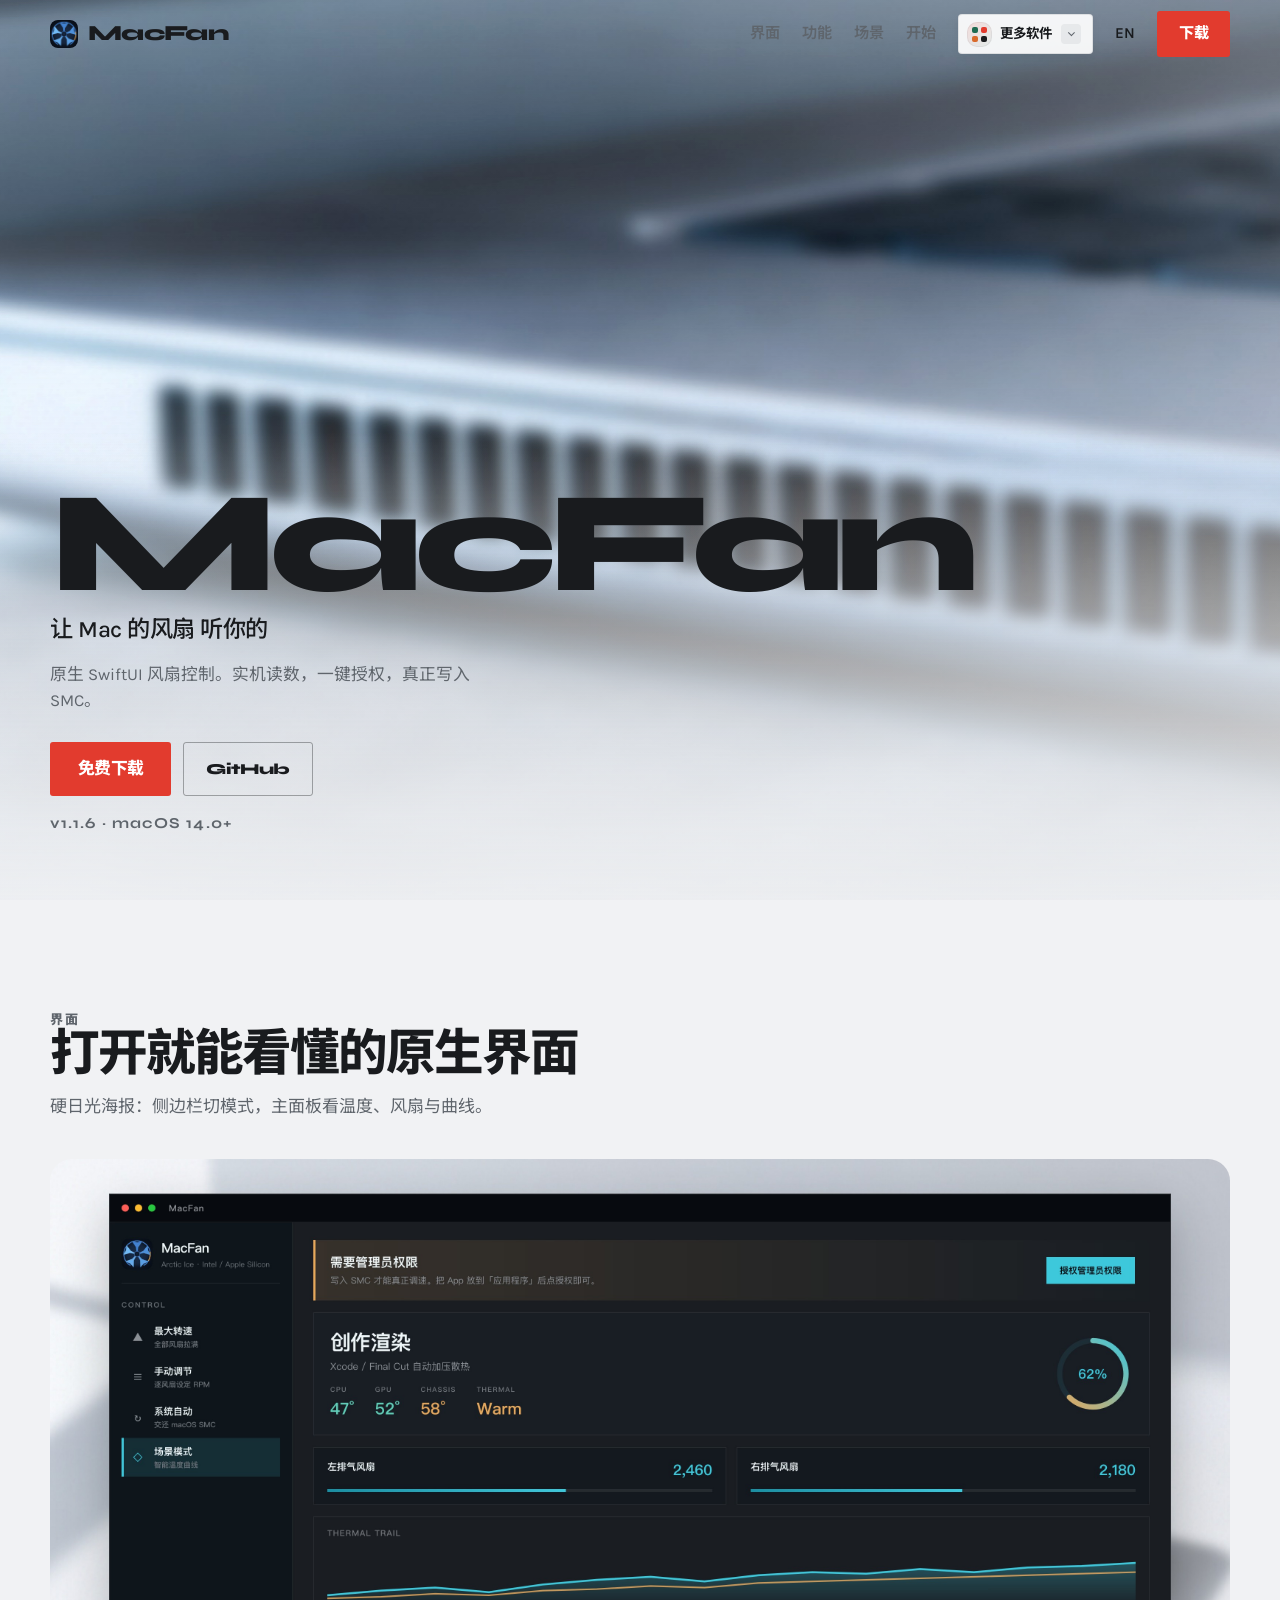
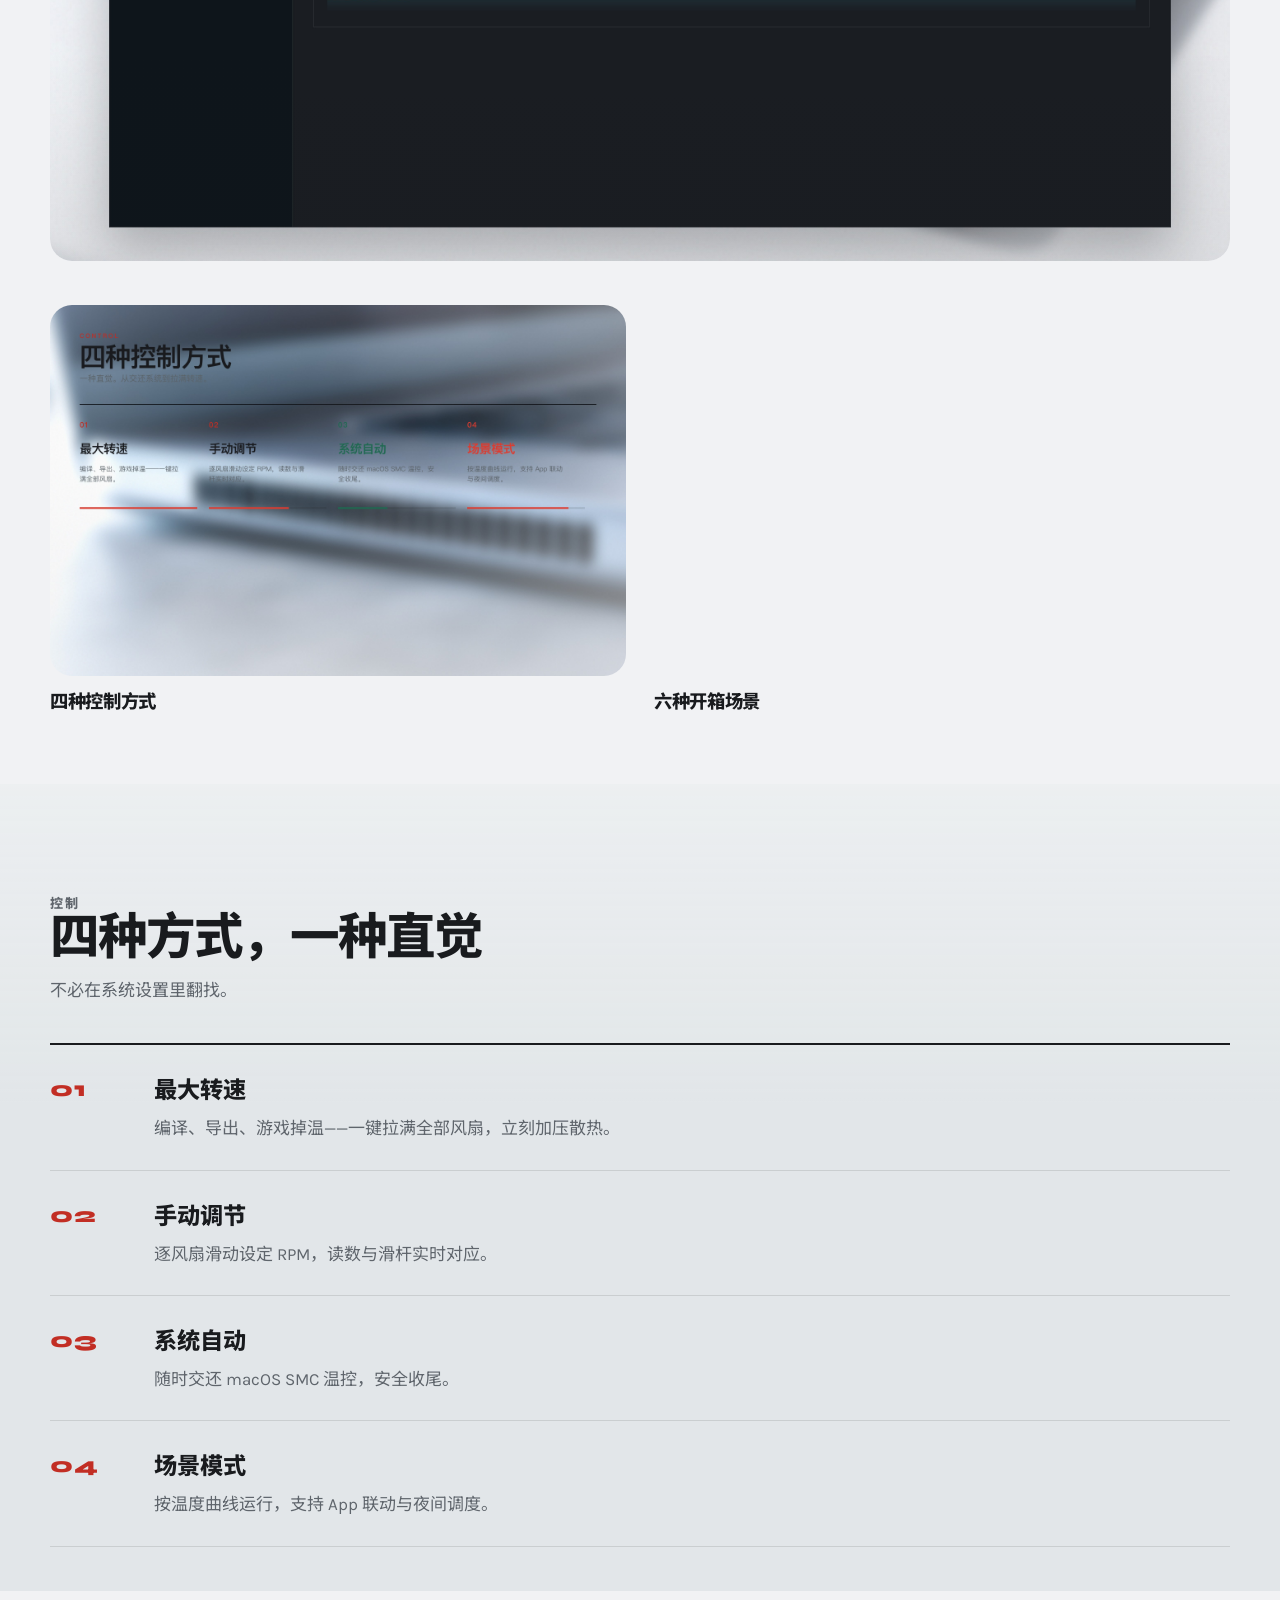
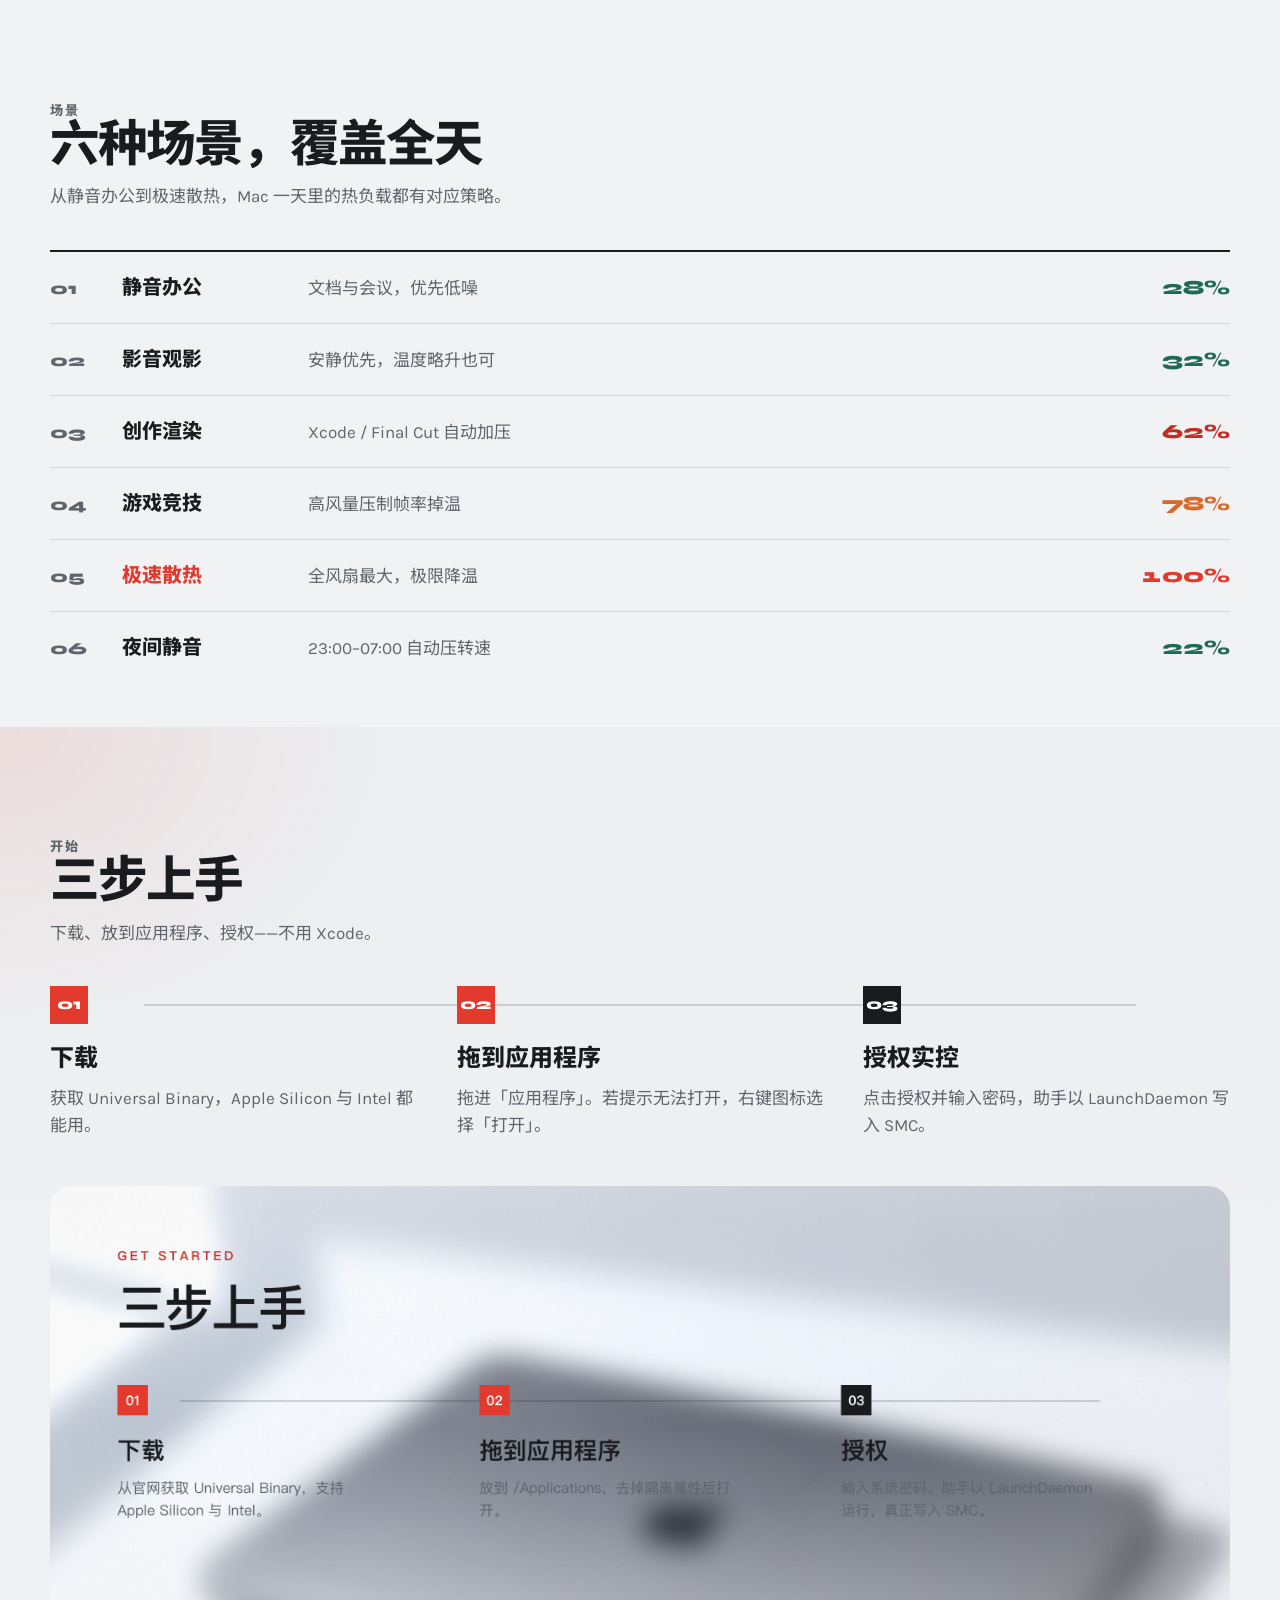
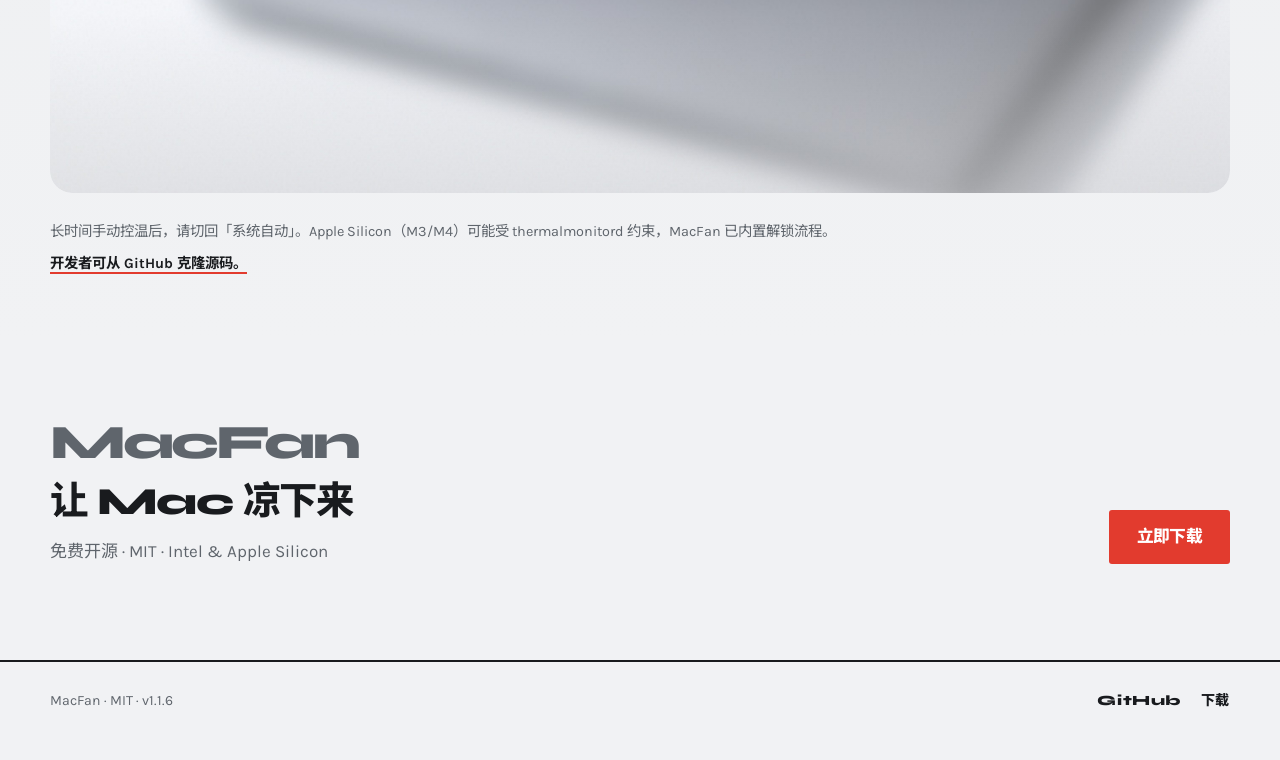
==== docs/index.html @ f3bce286 "Round the showcase stills on the marketing site. Co-authored-by: Cursor <cursoragent@cursor.com>" ====
<!DOCTYPE html>
<html lang="zh-Hans">
<head>
  <meta charset="utf-8" />
  <meta name="viewport" content="width=device-width, initial-scale=1" />
  <title>MacFan — 精准控制 Mac 风扇</title>
  <meta name="description" content="MacFan 是原生 macOS 风扇控制工具。最大转速、单风扇手动调节、场景模式，支持 Apple Silicon 与 Intel。" />
  <meta property="og:title" content="MacFan — 精准控制 Mac 风扇" />
  <meta property="og:description" content="原生 SwiftUI 风扇控制 · 实机读数 · 一键授权写入 SMC" />
  <meta property="og:image" content="assets/poster-og.jpg?v=29" />
  <link rel="icon" href="assets/logo-512.png?v=29" />
  <link rel="preconnect" href="https://fonts.googleapis.com" />
  <link rel="preconnect" href="https://fonts.gstatic.com" crossorigin />
  <link href="https://fonts.googleapis.com/css2?family=Karla:wght@400;500;600;700&family=Noto+Sans+SC:wght@400;500;600;700&family=Syne:wght@700;800&display=swap" rel="stylesheet" />
  <link rel="stylesheet" href="styles.css?v=29" />
  <link rel="stylesheet" href="more-apps.css?v=29" />
</head>
<body>
  <div class="wash" aria-hidden="true"></div>

  <header class="nav" id="nav">
    <div class="nav-inner">
      <a class="brand" href="#top">
        <img src="assets/logo-512.png?v=29" alt="" width="28" height="28" />
        <span>MacFan</span>
      </a>
      <nav class="nav-links">
        <a href="#showcase" data-i18n="nav.showcase">界面</a>
        <a href="#features" data-i18n="nav.features">功能</a>
        <a href="#scenes" data-i18n="nav.scenes">场景</a>
        <a href="#start" data-i18n="nav.start">开始</a>
        <details class="more-apps" data-more-apps="macfan">
          <summary>
            <span class="more-apps-ico" aria-hidden="true"><i></i><i></i><i></i><i></i></span>
            <span class="more-apps-label">更多软件</span>
            <span class="more-apps-chevron" aria-hidden="true"></span>
          </summary>
          <div class="more-apps-panel" role="menu"></div>
        </details>
        <button type="button" class="nav-text" id="langToggle" aria-label="Language">EN</button>
        <a class="btn btn-solid" href="assets/MacFan-1.1.6-macos.zip" data-i18n="nav.download">下载</a>
      </nav>
      <button class="nav-burger" id="navBurger" aria-label="Menu" aria-expanded="false">
        <span></span><span></span>
      </button>
    </div>
  </header>

  <main id="top">
    <section class="hero">
      <div class="hero-photo">
        <img src="assets/hero-home.jpg?v=29" alt="MacFan 应用界面" width="1600" height="1000" decoding="async" data-i18n-alt="alt.hero" />
      </div>
      <div class="hero-veil" aria-hidden="true"></div>
      <div class="hero-copy reveal">
        <p class="hero-brand">MacFan</p>
        <h1>
          <span data-i18n="hero.title1">让 Mac 的风扇</span>
          <span data-i18n="hero.title2">听你的</span>
        </h1>
        <p class="hero-desc" data-i18n="hero.lede">原生 SwiftUI 风扇控制。实机读数，一键授权，真正写入 SMC。</p>
        <div class="hero-cta">
          <a class="btn btn-solid btn-lg" href="assets/MacFan-1.1.6-macos.zip" data-i18n="hero.ctaDownload">免费下载</a>
          <a class="btn btn-ghost" href="https://github.com/linux503/MacFan" target="_blank" rel="noreferrer" data-i18n="hero.ctaSource">GitHub</a>
        </div>
        <p class="hero-version" id="heroVersion">v1.1.6 · macOS 14+</p>
      </div>
    </section>

    <section id="showcase" class="band">
      <div class="wrap">
        <header class="kicker-block reveal">
          <p class="kicker" data-i18n="showcase.tag">界面</p>
          <h2 data-i18n="showcase.title">打开就能看懂的原生界面</h2>
          <p data-i18n="showcase.sub">硬日光海报：侧边栏切模式，主面板看温度、风扇与曲线。</p>
        </header>
      </div>
      <figure class="bleed reveal">
        <img src="assets/poster-dashboard.jpg?v=29" alt="MacFan 主界面" width="1600" height="1000" loading="lazy" decoding="async" data-i18n-alt="alt.showcaseHome" />
      </figure>
      <div class="wrap split-visuals">
        <figure class="reveal">
          <img src="assets/poster-modes.jpg?v=29" alt="四种控制方式" width="1400" height="900" loading="lazy" decoding="async" data-i18n-alt="alt.modes" />
          <figcaption data-i18n="gallery.modes">四种控制方式</figcaption>
        </figure>
        <figure class="reveal">
          <img src="assets/poster-scenes.jpg?v=29" alt="六种智能场景" width="1400" height="900" loading="lazy" decoding="async" data-i18n-alt="alt.scenes" />
          <figcaption data-i18n="gallery.scenes">六种开箱场景</figcaption>
        </figure>
      </div>
    </section>

    <section id="features" class="band band-tint">
      <div class="wrap">
        <header class="kicker-block reveal">
          <p class="kicker" data-i18n="features.tag">控制</p>
          <h2 data-i18n="features.title">四种方式，一种直觉</h2>
          <p data-i18n="features.sub">不必在系统设置里翻找。</p>
        </header>
        <ol class="mode-list reveal">
          <li>
            <span>01</span>
            <div>
              <h3 data-i18n="f1.t">最大转速</h3>
              <p data-i18n="f1.p">编译、导出、游戏掉温——一键拉满全部风扇。</p>
            </div>
          </li>
          <li>
            <span>02</span>
            <div>
              <h3 data-i18n="f2.t">手动调节</h3>
              <p data-i18n="f2.p">逐风扇滑动设定 RPM，读数与滑杆实时对应。</p>
            </div>
          </li>
          <li>
            <span>03</span>
            <div>
              <h3 data-i18n="f3.t">系统自动</h3>
              <p data-i18n="f3.p">随时交还 macOS SMC 温控，安全收尾。</p>
            </div>
          </li>
          <li>
            <span>04</span>
            <div>
              <h3 data-i18n="f4.t">场景模式</h3>
              <p data-i18n="f4.p">按温度曲线运行，支持 App 联动与夜间调度。</p>
            </div>
          </li>
        </ol>
      </div>
    </section>

    <section id="scenes" class="band">
      <div class="wrap">
        <header class="kicker-block reveal">
          <p class="kicker" data-i18n="scenes.tag">场景</p>
          <h2 data-i18n="scenes.title">六种场景，覆盖全天</h2>
          <p data-i18n="scenes.sub">从静音办公到极速散热。</p>
        </header>
        <ol class="heat-list reveal">
          <li data-heat="low"><span>01</span><h3 data-i18n="s1.t">静音办公</h3><p data-i18n="s1.p">文档与会议，优先低噪</p><b>28%</b></li>
          <li data-heat="low"><span>02</span><h3 data-i18n="s2.t">影音观影</h3><p data-i18n="s2.p">安静优先，温度略升也可</p><b>32%</b></li>
          <li data-heat="mid"><span>03</span><h3 data-i18n="s3.t">创作渲染</h3><p data-i18n="s3.p">Xcode / Final Cut 自动加压</p><b>62%</b></li>
          <li data-heat="high"><span>04</span><h3 data-i18n="s4.t">游戏竞技</h3><p data-i18n="s4.p">高风量压制帧率掉温</p><b>78%</b></li>
          <li data-heat="max"><span>05</span><h3 data-i18n="s5.t">极速散热</h3><p data-i18n="s5.p">全风扇最大，极限降温</p><b>100%</b></li>
          <li data-heat="low"><span>06</span><h3 data-i18n="s6.t">夜间静音</h3><p data-i18n="s6.p">23:00–07:00 自动压转速</p><b>22%</b></li>
        </ol>
      </div>
    </section>

    <section id="start" class="band band-start">
      <div class="wrap">
        <header class="kicker-block reveal">
          <p class="kicker" data-i18n="start.tag">开始</p>
          <h2 data-i18n="start.title">三步上手</h2>
          <p data-i18n="start.sub">下载、放到应用程序、授权——不用 Xcode。</p>
        </header>
        <ol class="start-track reveal">
          <li>
            <em>01</em>
            <h3 data-i18n="step1.t">下载</h3>
            <p data-i18n="step1.p">获取 Universal Binary，Apple Silicon 与 Intel 都能用。</p>
          </li>
          <li>
            <em>02</em>
            <h3 data-i18n="step2.t">拖到应用程序</h3>
            <p data-i18n="step2.p">拖进「应用程序」。若提示无法打开，右键图标选择「打开」。</p>
          </li>
          <li>
            <em>03</em>
            <h3 data-i18n="step3.t">授权实控</h3>
            <p data-i18n="step3.p">点击授权并输入密码，助手以 LaunchDaemon 写入 SMC。</p>
          </li>
        </ol>
      </div>
      <figure class="bleed reveal">
        <img src="assets/poster-start.jpg?v=29" alt="三步上手" width="1400" height="720" loading="lazy" decoding="async" data-i18n-alt="alt.start" />
      </figure>
      <p class="note wrap reveal" data-i18n="fineprint">长时间手动控温后，请切回「系统自动」。Apple Silicon（M3/M4）可能受 thermalmonitord 约束，MacFan 已内置解锁流程。</p>
      <p class="dev-link wrap reveal"><a href="https://github.com/linux503/MacFan" data-i18n="start.dev">开发者可从 GitHub 克隆源码。</a></p>
    </section>

    <section class="band band-cta">
      <div class="wrap cta-line">
        <div>
          <p class="hero-brand mini">MacFan</p>
          <h2 data-i18n="cta.title">让 Mac 凉下来</h2>
          <p data-i18n="cta.sub">免费开源 · MIT · Intel &amp; Apple Silicon</p>
        </div>
        <a class="btn btn-solid btn-lg" href="assets/MacFan-1.1.6-macos.zip" data-i18n="cta.download">立即下载</a>
      </div>
    </section>
  </main>

  <footer class="footer">
    <div class="wrap footer-inner">
      <span id="footerMeta">MacFan · MIT · v1.1.6</span>
      <div class="footer-right">
        <a href="https://github.com/linux503/MacFan" target="_blank" rel="noreferrer">GitHub</a>
        <a href="assets/MacFan-1.1.6-macos.zip" data-i18n="footer.download">下载</a>
      </div>
    </div>
  </footer>

  <script src="script.js?v=29"></script>
  <script src="more-apps.js?v=29" defer></script>
</body>
</html>
---- docs/styles.css ----
:root {
  --ink: #191b1e;
  --paper: #f1f2f4;
  --paper-2: #e6e8eb;
  --accent: #e23b2e;
  --accent-deep: #c22e24;
  --amber: #d86a2b;
  --coral: #e23b2e;
  --good: #1f6b52;
  --muted: #5f656c;
  --line: rgba(25, 27, 30, 0.12);
  --on-accent: #fff;
  --font: "Karla", "Noto Sans SC", "PingFang SC", "Hiragino Sans GB", sans-serif;
  --display: "Syne", "Noto Sans SC", "PingFang SC", sans-serif;
  --nav-h: 68px;
  --max: 1180px;
  --ease: cubic-bezier(0.16, 1, 0.3, 1);
}

*, *::before, *::after { box-sizing: border-box; }
html { scroll-behavior: smooth; }
body {
  margin: 0;
  font-family: var(--font);
  font-size: 17px;
  color: var(--ink);
  background: var(--paper);
  line-height: 1.55;
  -webkit-font-smoothing: antialiased;
}
a { color: inherit; text-decoration: none; }
img { max-width: 100%; height: auto; display: block; }
h1, h2, h3, .hero-brand, .kicker, .btn, .nav .brand, .mode-list span, .heat-list span, .heat-list b, .start-track em {
  font-family: var(--display);
}

.wash {
  pointer-events: none;
  position: fixed;
  inset: 0;
  z-index: 0;
  background:
    radial-gradient(ellipse 70% 45% at 100% 0%, rgba(226, 59, 46, 0.10), transparent 55%),
    radial-gradient(ellipse 50% 40% at 0% 100%, rgba(31, 107, 82, 0.08), transparent 50%),
    linear-gradient(180deg, #f7f8f9 0%, var(--paper) 40%, var(--paper-2) 100%);
}

.wrap {
  width: min(var(--max), calc(100% - 48px));
  margin-inline: auto;
}

.nav {
  position: fixed;
  inset: 0 0 auto;
  z-index: 40;
  height: var(--nav-h);
  display: flex;
  align-items: center;
  justify-content: center;
  color: var(--ink);
  transition: background 0.3s var(--ease), border-color 0.3s;
}
.nav.scrolled {
  background: rgba(241, 242, 244, 0.92);
  backdrop-filter: blur(14px);
  border-bottom: 1px solid var(--line);
}
.nav-inner {
  width: min(var(--max), calc(100% - 48px));
  display: flex;
  align-items: center;
  justify-content: space-between;
  gap: 20px;
}
.brand {
  display: inline-flex;
  align-items: center;
  gap: 10px;
  font-weight: 800;
  font-size: 1.35rem;
  letter-spacing: -0.03em;
}
.brand img { border-radius: 8px; }
.nav-links {
  display: flex;
  align-items: center;
  gap: 22px;
  font-size: 0.95rem;
  font-weight: 600;
  color: var(--muted);
}
.nav-links > a:hover { color: var(--ink); }
.nav-text {
  appearance: none;
  border: 0;
  background: none;
  font: inherit;
  font-weight: 600;
  color: var(--ink);
  cursor: pointer;
  padding: 0;
}
.nav-burger {
  display: none;
  flex-direction: column;
  gap: 5px;
  padding: 8px;
  background: none;
  border: none;
  cursor: pointer;
}
.nav-burger span {
  display: block;
  width: 20px;
  height: 2px;
  background: var(--ink);
}

.btn {
  display: inline-flex;
  align-items: center;
  justify-content: center;
  gap: 8px;
  padding: 11px 22px;
  border-radius: 3px;
  font-size: 0.95rem;
  font-weight: 800;
  letter-spacing: -0.04em;
  text-transform: none;
  cursor: pointer;
  transition: transform 0.2s var(--ease), background 0.2s, filter 0.2s;
}
.btn-solid {
  background: var(--accent);
  color: var(--on-accent);
}
.btn-solid:hover { filter: brightness(1.06); transform: translateY(-1px); }
.btn-ghost {
  border: 1.5px solid rgba(22, 24, 27, 0.35);
  color: var(--ink);
  background: transparent;
}
.btn-ghost:hover { background: rgba(22, 24, 27, 0.06); }
.btn-lg { padding: 14px 28px; font-size: 1.05rem; }

.hero {
  position: relative;
  z-index: 1;
  min-height: 100svh;
  display: flex;
  align-items: flex-end;
  overflow: hidden;
}
.hero-photo {
  position: absolute;
  inset: -6%;
  overflow: hidden;
}
.hero-photo img {
  width: 100%;
  height: 100%;
  object-fit: cover;
  object-position: center 40%;
  transform: scale(1.04);
  filter: saturate(1.02) contrast(1.04);
  animation: heroDrift 18s var(--ease) alternate both;
}
.hero-photo::after {
  content: "";
  position: absolute;
  inset: 0;
  background:
    linear-gradient(180deg, rgba(241, 242, 244, 0.08) 0%, transparent 30%, rgba(241, 242, 244, 0.5) 100%);
}
.hero-veil {
  position: absolute;
  inset: 0;
  background: linear-gradient(180deg, transparent 48%, rgba(241, 242, 244, 0.78) 100%);
}
.hero-copy {
  position: relative;
  z-index: 1;
  width: min(var(--max), calc(100% - 48px));
  margin: 0 auto 0 max(24px, calc((100% - var(--max)) / 2));
  padding: 0 0 64px;
  color: var(--ink);
  max-width: 720px;
}
.hero-brand {
  margin: 0;
  font-size: clamp(5.2rem, 14vw, 9rem);
  font-weight: 900;
  letter-spacing: -0.06em;
  line-height: 0.78;
  color: var(--ink);
  animation: brandIn 1.1s var(--ease) both;
}
.hero-brand.mini {
  font-size: 3rem;
  line-height: 0.85;
}
.hero-copy h1 {
  margin: 12px 0 0;
  font-family: var(--font);
  font-size: clamp(1.15rem, 2vw, 1.45rem);
  font-weight: 500;
  letter-spacing: -0.02em;
  color: var(--ink);
}
.hero-copy h1 span { display: inline; }
.hero-desc {
  margin: 14px 0 0;
  max-width: 28rem;
  color: var(--muted);
  font-size: 1.05rem;
}
.hero-cta {
  display: flex;
  flex-wrap: wrap;
  gap: 12px;
  margin-top: 28px;
  animation: riseIn 1s var(--ease) 0.15s both;
}
.hero-version {
  margin: 16px 0 0;
  font-family: var(--display);
  font-size: 0.95rem;
  font-weight: 700;
  letter-spacing: 0.08em;
  text-transform: none;
  color: var(--muted);
}

.band {
  position: relative;
  z-index: 1;
  padding: 96px 0 44px;
}
.band-tint {
  background:
    linear-gradient(180deg, rgba(255,255,255,0.35), transparent 40%),
    rgba(220, 225, 228, 0.7);
}
.band-start {
  background:
    radial-gradient(ellipse 60% 50% at 0% 0%, rgba(226, 59, 46, 0.10), transparent 50%),
    linear-gradient(180deg, #eceef0 0%, var(--paper) 100%);
}
.kicker-block { max-width: 38rem; margin-bottom: 40px; }
.kicker {
  margin: 0 0 8px;
  font-size: 0.82rem;
  font-weight: 800;
  letter-spacing: 0.18em;
  text-transform: uppercase;
  color: var(--accent);
}
.kicker-block h2 {
  margin: 0;
  font-size: clamp(2.1rem, 4.2vw, 3.1rem);
  font-weight: 800;
  letter-spacing: -0.04em;
  line-height: 0.98;
}
.kicker-block p {
  margin: 14px 0 0;
  color: var(--muted);
  font-family: var(--font);
}

.bleed {
  width: min(var(--max), calc(100% - 48px));
  margin: 0 auto 8px;
  position: relative;
  overflow: hidden;
  background: #eef0f2;
  border-radius: 22px;
}
.bleed img {
  width: 100%;
  height: auto;
  max-height: 78vh;
  object-fit: cover;
  object-position: center center;
}
.bleed::after {
  content: "";
  position: absolute;
  inset: 0;
  pointer-events: none;
  border-radius: inherit;
  background: linear-gradient(180deg, transparent 70%, rgba(22, 24, 27, 0.08));
}
.split-visuals {
  display: grid;
  grid-template-columns: 1fr 1fr;
  gap: 28px;
  padding-top: 36px;
  padding-bottom: 24px;
}
.split-visuals figure { margin: 0; }
.split-visuals img {
  width: 100%;
  border-radius: 22px;
}
.split-visuals figcaption {
  margin-top: 12px;
  font-size: 1.15rem;
  font-weight: 800;
  letter-spacing: -0.02em;
}

.mode-list {
  list-style: none;
  margin: 0;
  padding: 0;
  border-top: 2px solid var(--ink);
}
.mode-list li {
  display: grid;
  grid-template-columns: 88px 1fr;
  gap: 16px;
  padding: 28px 0;
  border-bottom: 1px solid var(--line);
}
.mode-list span {
  font-weight: 800;
  font-size: 1.35rem;
  letter-spacing: 0.04em;
  color: var(--accent-deep);
}
.mode-list h3 { margin: 0 0 6px; font-size: 1.45rem; font-weight: 800; }
.mode-list p { margin: 0; color: var(--muted); font-family: var(--font); }

.heat-list {
  list-style: none;
  margin: 0;
  padding: 0;
}
.heat-list li {
  display: grid;
  grid-template-columns: 56px 170px 1fr auto;
  gap: 16px;
  align-items: baseline;
  padding: 20px 0 20px 0;
  border-top: 1px solid var(--line);
}
.heat-list li:first-child { border-top: 2px solid var(--ink); }
.heat-list span { font-size: 1.05rem; font-weight: 800; color: var(--muted); }
.heat-list h3 { margin: 0; font-size: 1.25rem; font-weight: 800; }
.heat-list p { margin: 0; color: var(--muted); font-family: var(--font); }
.heat-list b {
  font-variant-numeric: tabular-nums;
  font-size: 1.25rem;
  font-weight: 800;
  color: var(--good);
}
.heat-list [data-heat="mid"] b { color: var(--accent-deep); }
.heat-list [data-heat="high"] b { color: var(--amber); }
.heat-list [data-heat="max"] b,
.heat-list [data-heat="max"] h3 { color: var(--coral); }

.start-track {
  list-style: none;
  margin: 0 0 48px;
  padding: 0;
  display: grid;
  grid-template-columns: repeat(3, 1fr);
  gap: 40px;
  position: relative;
}
.start-track::before {
  content: "";
  position: absolute;
  top: 18px;
  left: 8%;
  right: 8%;
  height: 2px;
  background: var(--ink);
  opacity: 0.16;
}
.start-track em {
  display: grid;
  place-items: center;
  width: 38px;
  height: 38px;
  margin-bottom: 16px;
  font-style: normal;
  font-weight: 800;
  font-size: 0.95rem;
  color: var(--on-accent);
  background: var(--accent);
  position: relative;
}
.start-track li:nth-child(3) em { background: var(--ink); color: #fff; }
.start-track h3 { margin: 0 0 8px; font-size: 1.5rem; font-weight: 800; }
.start-track p { margin: 0; color: var(--muted); font-family: var(--font); }

.note {
  margin: 28px auto 0;
  color: var(--muted);
  font-size: 0.9rem;
}
.dev-link { margin: 10px auto 24px; font-size: 0.9rem; }
.dev-link a {
  color: var(--ink);
  font-weight: 700;
  border-bottom: 2px solid var(--accent);
}

.band-cta { padding: 80px 0 96px; }
.cta-line {
  display: flex;
  align-items: end;
  justify-content: space-between;
  gap: 32px;
  flex-wrap: wrap;
}
.cta-line h2 { margin: 8px 0 6px; font-size: 2.4rem; letter-spacing: -0.04em; font-weight: 800; }
.cta-line p { margin: 0; color: var(--muted); }

.footer {
  position: relative;
  z-index: 1;
  border-top: 2px solid var(--ink);
  padding: 28px 0 48px;
  color: var(--muted);
  font-size: 0.88rem;
}
.footer-inner {
  display: flex;
  justify-content: space-between;
  gap: 16px;
  flex-wrap: wrap;
}
.footer-right { display: flex; gap: 20px; }
.footer-right a { font-weight: 800; font-family: var(--display); letter-spacing: 0.04em; color: var(--ink); }

.reveal { opacity: 1; transform: none; }
.js-ready .reveal:not(.visible) {
  opacity: 0;
  transform: translateY(18px);
  transition: opacity 0.7s var(--ease), transform 0.7s var(--ease);
  transition-delay: var(--reveal-delay, 0ms);
}
.reveal.visible { opacity: 1; transform: none; }

@keyframes heroDrift {
  from { transform: scale(1.08) translate3d(0, 0, 0); }
  to { transform: scale(1.14) translate3d(-1.4%, -1%, 0); }
}
@keyframes brandIn {
  from { opacity: 0; transform: translateY(28px); letter-spacing: 0.08em; }
  to { opacity: 1; transform: none; letter-spacing: -0.06em; }
}
@keyframes riseIn {
  from { opacity: 0; transform: translateY(16px); }
  to { opacity: 1; transform: none; }
}

@media (max-width: 1040px) {
  .hero-copy {
    max-width: none;
    margin-left: auto;
    padding-bottom: 40px;
  }
  .hero-brand { font-size: clamp(4rem, 22vw, 6.5rem); }
  .split-visuals,
  .start-track,
  .heat-list li { grid-template-columns: 1fr; }
  .heat-list li { gap: 6px; }
  .start-track::before { display: none; }
  .nav-links {
    display: none;
    position: absolute;
    top: var(--nav-h);
    left: 0; right: 0;
    z-index: 41;
    flex-direction: column;
    align-items: stretch;
    padding: 16px 20px 24px;
    background: rgba(241, 242, 244, 0.98);
    border-bottom: 1px solid var(--line);
    color: var(--muted);
  }
  .nav-links.open { display: flex; }
  .nav-links.open .btn { width: 100%; }
  .nav-burger { display: flex; }
  .mode-list li { grid-template-columns: 56px 1fr; }
}

@media (prefers-reduced-motion: reduce) {
  *, *::before, *::after {
    animation-duration: 0.01ms !important;
    transition-duration: 0.01ms !important;
  }
}
---- docs/more-apps.css ----
/* 各官网共用：「更多软件」引流菜单 — MacFan Hard Light */
.more-apps {
  position: relative;
  display: inline-flex;
  align-items: center;
  margin: 0;
  z-index: 40;
}

.more-apps > summary {
  list-style: none;
  cursor: pointer;
  user-select: none;
  font: inherit;
  color: var(--ink, #171e2e);
  position: relative;
  isolation: isolate;
  display: inline-flex;
  align-items: center;
  gap: 0.55rem;
  padding: 0.42rem 0.72rem 0.42rem 0.5rem;
  border-radius: 4px;
  border: 1px solid var(--border, rgba(23, 30, 46, 0.10));
  background: rgba(255, 255, 255, 0.92);
  box-shadow: 0 2px 8px rgba(23, 30, 46, 0.05);
  transition: color 0.2s ease, background 0.2s ease, border-color 0.2s ease, box-shadow 0.2s ease, transform 0.22s cubic-bezier(0.34, 1.56, 0.64, 1);
}

.more-apps > summary::-webkit-details-marker { display: none; }

.more-apps-ico {
  display: grid;
  grid-template-columns: repeat(2, 6px);
  gap: 3px;
  padding: 5px;
  border-radius: 10px;
  background: linear-gradient(145deg, rgba(226, 59, 46, 0.14), rgba(31, 107, 82, 0.08));
  box-shadow: inset 0 0 0 1px rgba(23, 30, 46, 0.05);
  flex: 0 0 auto;
}

.more-apps-ico i {
  display: block;
  width: 6px;
  height: 6px;
  border-radius: 2px;
  background: var(--dot, #e23b2e);
}

.more-apps-ico i:nth-child(1) { --dot: #1f6b52; }
.more-apps-ico i:nth-child(2) { --dot: #e23b2e; }
.more-apps-ico i:nth-child(3) { --dot: #d86a2b; }
.more-apps-ico i:nth-child(4) { --dot: #191b1e; }

.more-apps-label {
  font-size: 0.84rem;
  font-weight: 700;
  letter-spacing: -0.01em;
  white-space: nowrap;
  color: var(--ink, #171e2e);
}

.more-apps-chevron {
  display: inline-flex;
  align-items: center;
  justify-content: center;
  width: 1.25rem;
  height: 1.25rem;
  border-radius: 4px;
  background: rgba(23, 30, 46, 0.06);
  color: var(--muted, #616f85);
  flex: 0 0 auto;
  transition: transform 0.22s ease, background 0.22s ease, color 0.22s ease;
}

.more-apps-chevron::after {
  content: "";
  width: 0.34rem;
  height: 0.34rem;
  border-right: 1.75px solid currentColor;
  border-bottom: 1.75px solid currentColor;
  transform: rotate(45deg) translateY(-1px);
}

.more-apps > summary:hover {
  border-color: rgba(226, 59, 46, 0.4);
  box-shadow: 0 8px 22px rgba(22, 24, 27, 0.08);
  transform: translateY(-1px);
}

.more-apps > summary:focus-visible {
  outline: none;
  box-shadow: 0 0 0 3px rgba(226, 59, 46, 0.28);
}

.more-apps[open] > summary {
  border-color: rgba(226, 59, 46, 0.45);
  box-shadow: 0 0 0 3px rgba(226, 59, 46, 0.12), 0 10px 28px rgba(22, 24, 27, 0.08);
}

.more-apps[open] .more-apps-chevron {
  background: rgba(226, 59, 46, 0.16);
  color: var(--accent, #e23b2e);
  transform: rotate(180deg);
}

.more-apps-panel {
  position: absolute;
  top: calc(100% + 10px);
  right: 0;
  min-width: 300px;
  padding: 0.5rem;
  border-radius: 16px;
  border: 1px solid rgba(23, 30, 46, 0.10);
  background: rgba(255, 255, 255, 0.96);
  backdrop-filter: blur(20px) saturate(1.4);
  color: var(--ink, #171e2e);
  box-shadow: 0 20px 56px rgba(23, 30, 46, 0.14), 0 0 0 1px rgba(255, 255, 255, 0.8) inset;
  z-index: 60;
  transform-origin: top right;
  animation: moreAppsIn 0.24s cubic-bezier(0.22, 1, 0.36, 1);
}

@keyframes moreAppsIn {
  from { opacity: 0; transform: translateY(-8px) scale(0.97); }
  to { opacity: 1; transform: none; }
}

.more-apps-head {
  display: flex;
  align-items: center;
  gap: 0.5rem;
  padding: 0.45rem 0.75rem 0.55rem;
  font-size: 0.68rem;
  font-weight: 700;
  letter-spacing: 0.08em;
  text-transform: uppercase;
  color: var(--muted-dim, #8590a2);
}

.more-apps-head::before {
  content: "";
  width: 1.1rem;
  height: 2px;
  border-radius: 0;
  background: linear-gradient(90deg, #1f6b52, #e23b2e, #d86a2b, #191b1e);
}

.more-apps-panel a {
  display: grid !important;
  grid-template-columns: auto 1fr auto;
  gap: 0.12rem 0.7rem;
  align-items: center;
  text-decoration: none !important;
  color: var(--ink, #171e2e) !important;
  padding: 0.72rem 0.75rem !important;
  border-radius: 12px !important;
  background: transparent !important;
  border: 0 !important;
  box-shadow: none !important;
  line-height: 1.3;
  transition: background 0.18s ease, transform 0.18s ease;
}

.more-apps-panel a:hover {
  background: rgba(243, 244, 242, 0.95) !important;
  transform: translateX(2px);
}

.more-apps-badge {
  grid-row: span 2;
  width: 2.1rem;
  height: 2.1rem;
  border-radius: 10px;
  display: inline-flex;
  align-items: center;
  justify-content: center;
  font-size: 0.72rem;
  font-weight: 800;
  letter-spacing: -0.03em;
  color: #ffffff;
  background: var(--app-accent, #e23b2e);
  box-shadow: 0 4px 12px color-mix(in srgb, var(--app-accent, #e23b2e) 28%, transparent);
}

.more-apps-panel .app-name {
  font-size: 0.94rem;
  font-weight: 700;
  letter-spacing: -0.02em;
  color: var(--ink, #171e2e);
}

.more-apps-panel .app-desc {
  grid-column: 2;
  font-size: 0.78rem;
  font-weight: 500;
  color: var(--muted, #616f85);
}

.more-apps-arrow {
  grid-row: span 2;
  opacity: 0.45;
  font-size: 0.72rem;
  color: var(--muted-dim, #8590a2);
  transition: opacity 0.18s ease;
}

.more-apps-panel a:hover .more-apps-arrow { opacity: 0.9; }

.nav.nav-dark:not(.scrolled) .more-apps > summary,
.topbar:not(.on) .more-apps > summary {
  color: rgba(255, 255, 255, 0.96);
  border-color: rgba(255, 255, 255, 0.22);
  background: rgba(255, 255, 255, 0.12);
  box-shadow: 0 8px 24px rgba(0, 0, 0, 0.14);
}

.nav.nav-dark:not(.scrolled) .more-apps-label,
.topbar:not(.on) .more-apps-label { color: #ffffff; }

.nav.nav-dark:not(.scrolled) .more-apps > summary:hover,
.nav.nav-dark:not(.scrolled) .more-apps[open] > summary,
.topbar:not(.on) .more-apps > summary:hover,
.topbar:not(.on) .more-apps[open] > summary {
  color: #fff;
  border-color: rgba(255, 255, 255, 0.36);
  background: rgba(255, 255, 255, 0.18);
}

.nav.nav-dark:not(.scrolled) .more-apps-chevron,
.topbar:not(.on) .more-apps-chevron {
  background: rgba(255, 255, 255, 0.16);
  color: #fff;
}

@media (max-width: 720px) {
  .more-apps-panel {
    right: auto;
    left: 50%;
    transform: translateX(-50%);
    transform-origin: top center;
    min-width: min(300px, calc(100vw - 2rem));
  }

  @keyframes moreAppsIn {
    from { opacity: 0; transform: translateX(-50%) translateY(-8px) scale(0.97); }
    to { opacity: 1; transform: translateX(-50%); }
  }
}

@media (prefers-reduced-motion: reduce) {
  .more-apps-panel { animation: none; }
  .more-apps > summary,
  .more-apps-panel a,
  .more-apps-chevron { transition: none; }
}
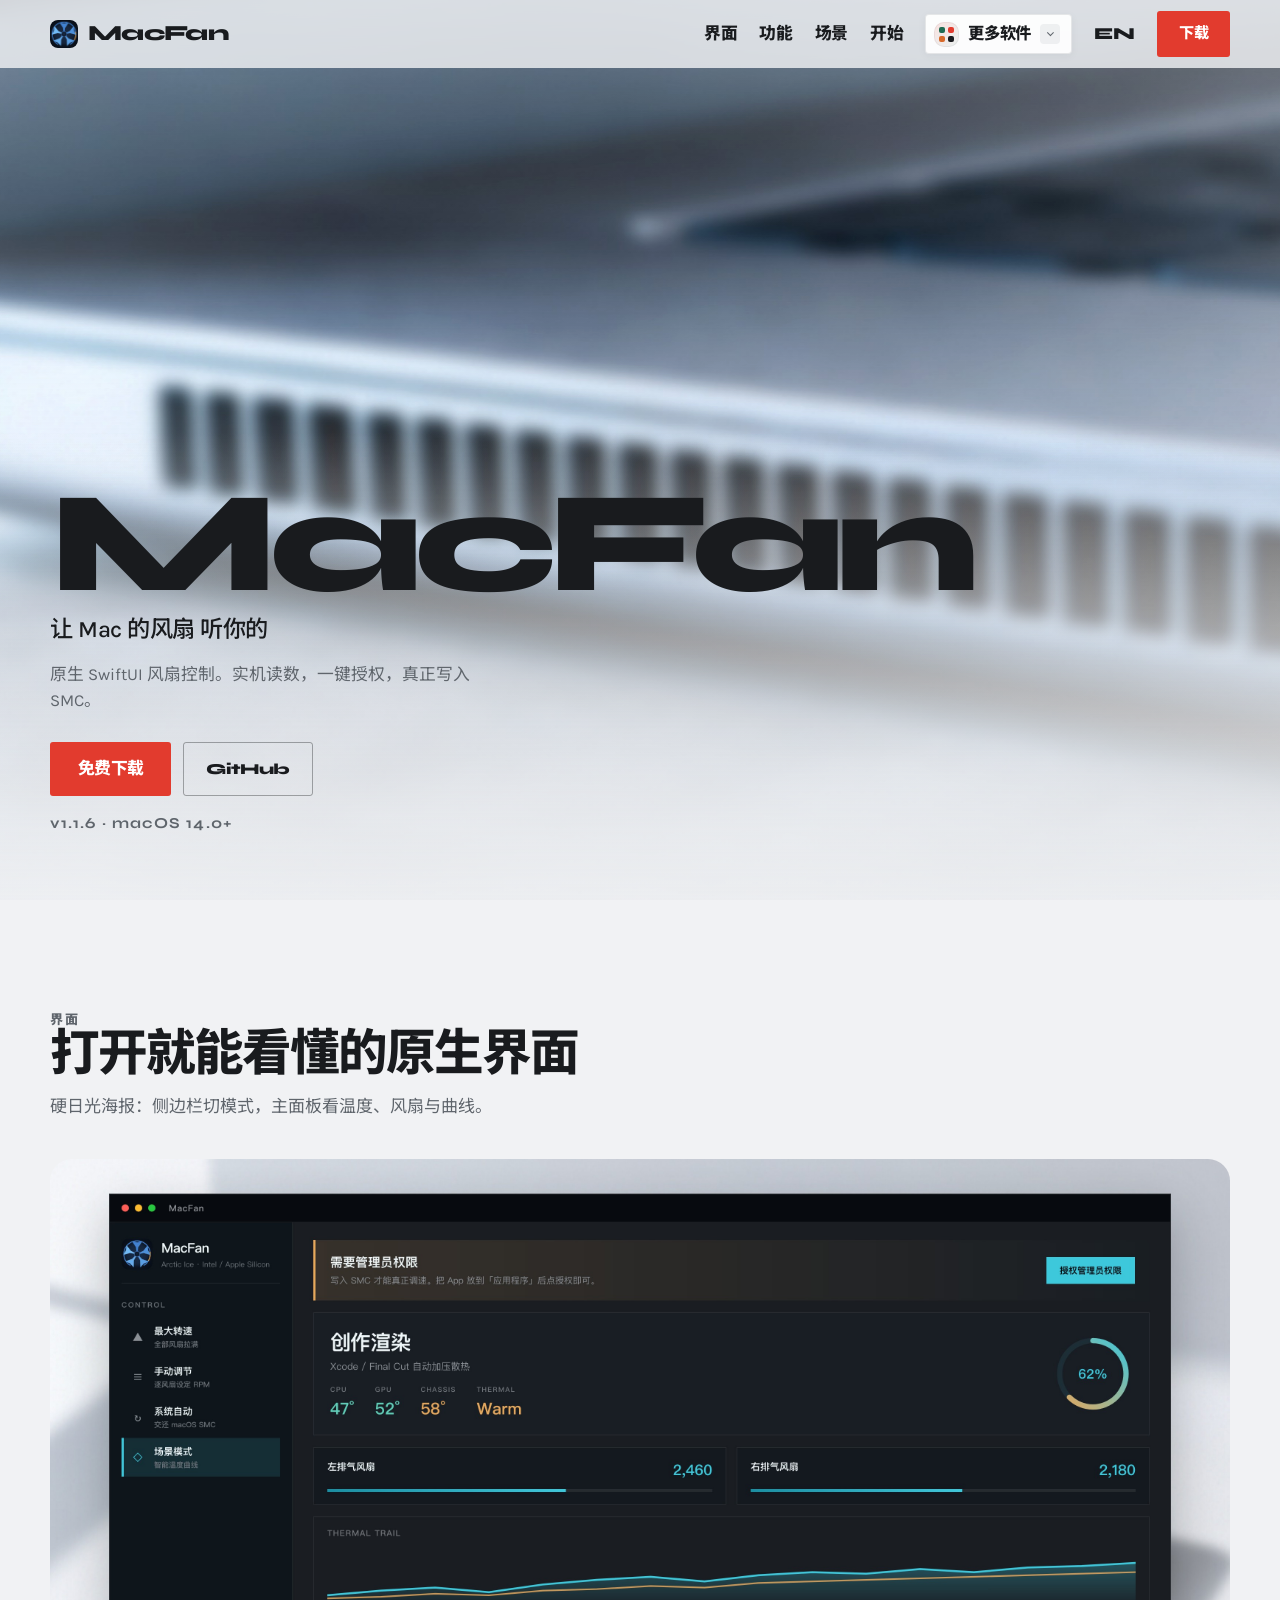
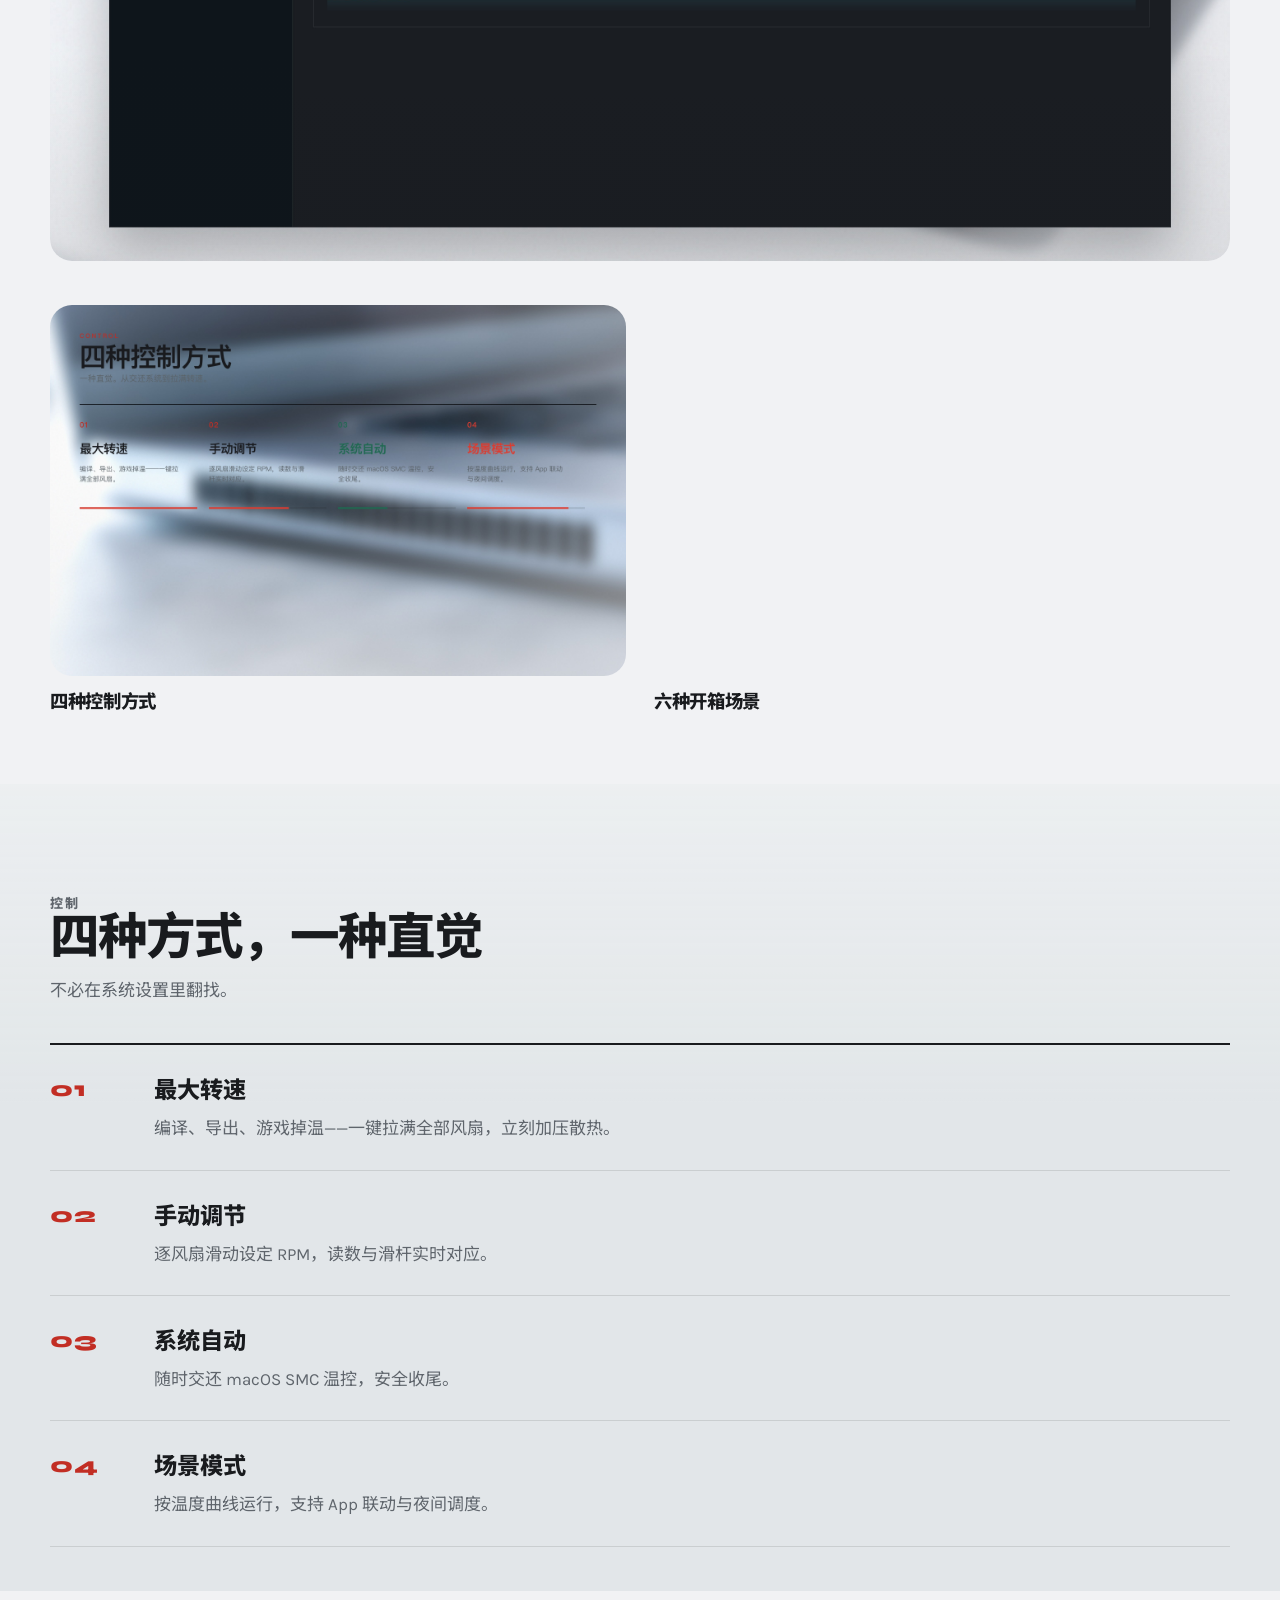
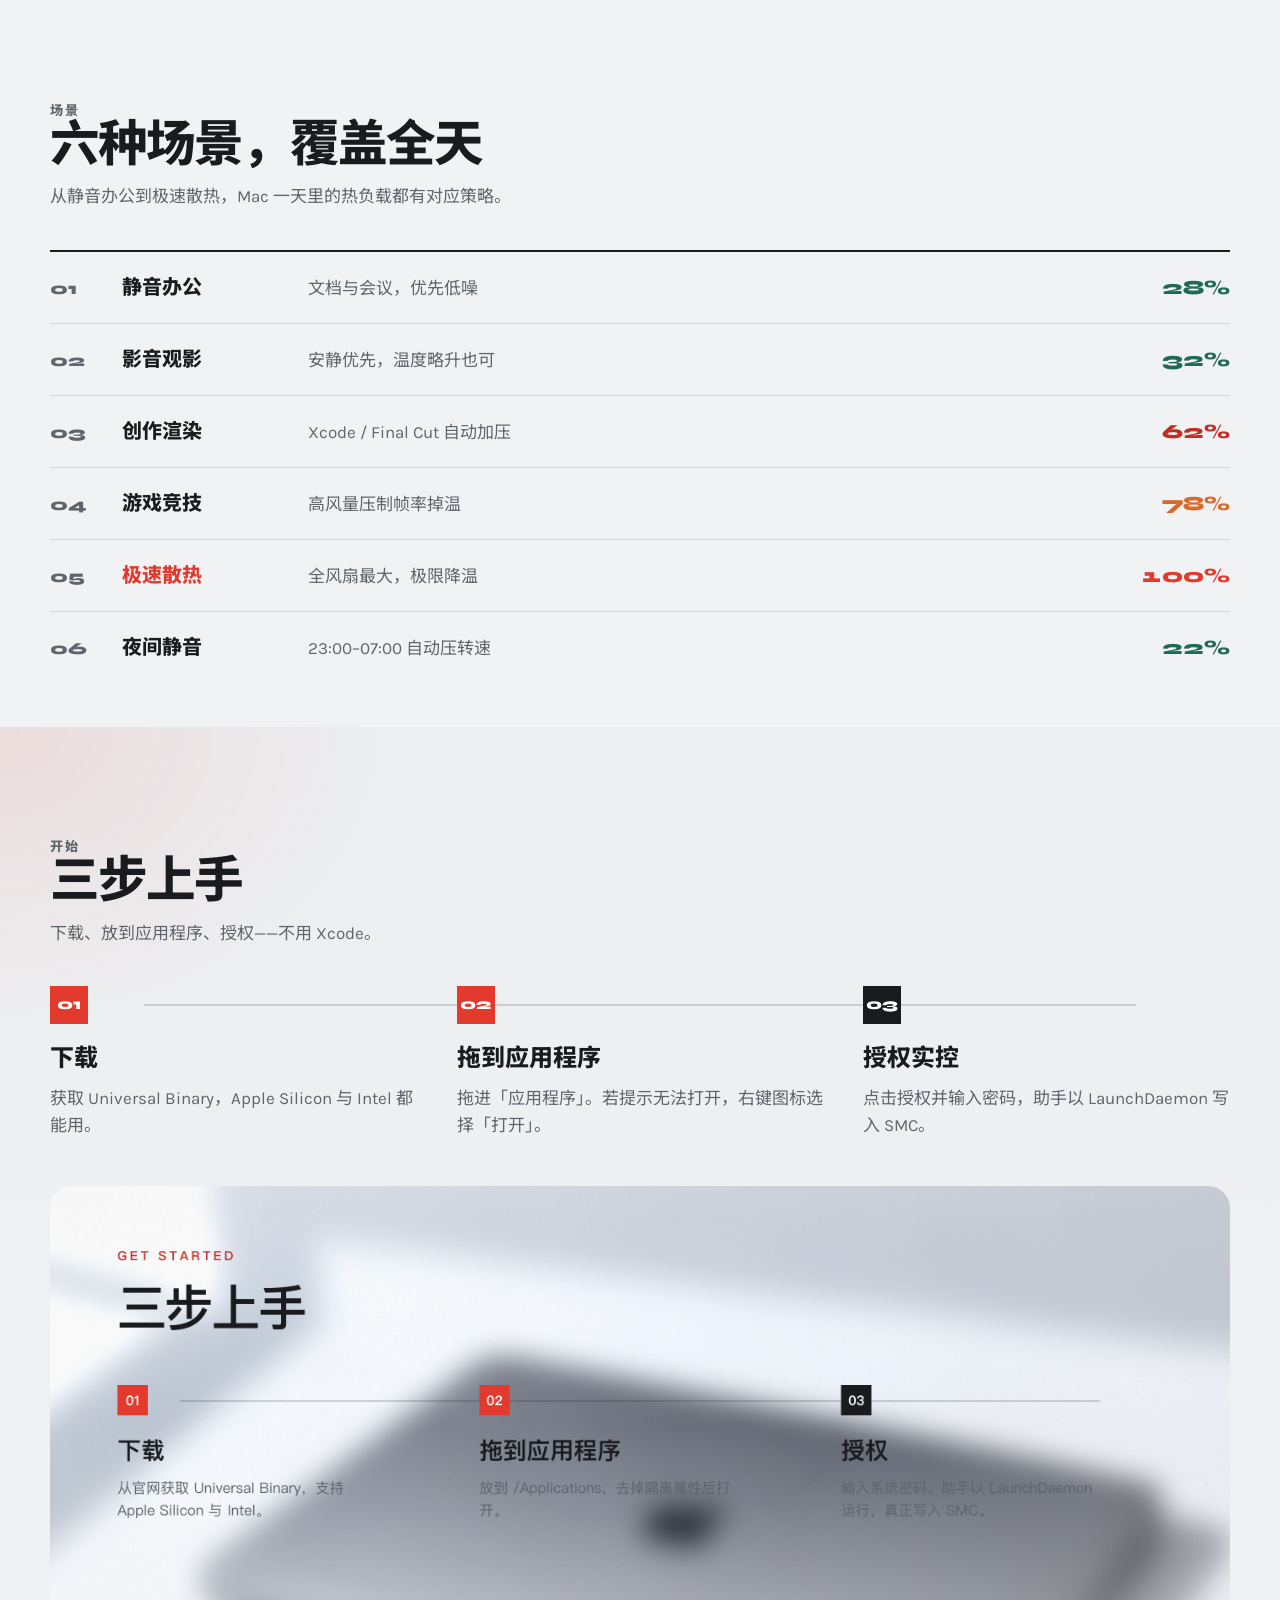
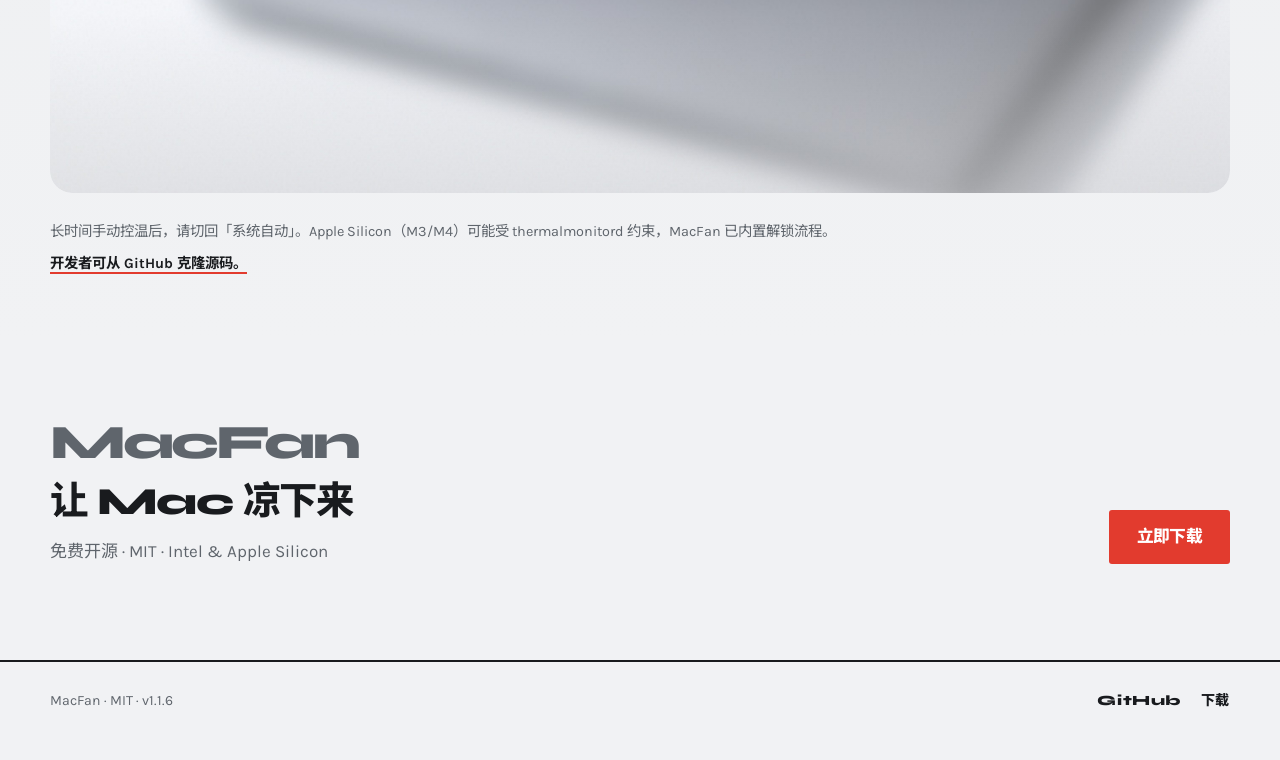
==== commit 4681d821: "Make the top nav type darker and heavier so it stays readable. Co-authored-by: Cursor <cursoragent@c" ====
--- a/docs/index.html
+++ b/docs/index.html
@@ -7,13 +7,13 @@
   <meta name="description" content="MacFan 是原生 macOS 风扇控制工具。最大转速、单风扇手动调节、场景模式，支持 Apple Silicon 与 Intel。" />
   <meta property="og:title" content="MacFan — 精准控制 Mac 风扇" />
   <meta property="og:description" content="原生 SwiftUI 风扇控制 · 实机读数 · 一键授权写入 SMC" />
-  <meta property="og:image" content="assets/poster-og.jpg?v=29" />
-  <link rel="icon" href="assets/logo-512.png?v=29" />
+  <meta property="og:image" content="assets/poster-og.jpg?v=30" />
+  <link rel="icon" href="assets/logo-512.png?v=30" />
   <link rel="preconnect" href="https://fonts.googleapis.com" />
   <link rel="preconnect" href="https://fonts.gstatic.com" crossorigin />
-  <link href="https://fonts.googleapis.com/css2?family=Karla:wght@400;500;600;700&family=Noto+Sans+SC:wght@400;500;600;700&family=Syne:wght@700;800&display=swap" rel="stylesheet" />
-  <link rel="stylesheet" href="styles.css?v=29" />
-  <link rel="stylesheet" href="more-apps.css?v=29" />
+  <link href="https://fonts.googleapis.com/css2?family=Karla:wght@400;500;600;700&family=Noto+Sans+SC:wght@400;500;600;700;800&family=Syne:wght@700;800&display=swap" rel="stylesheet" />
+  <link rel="stylesheet" href="styles.css?v=30" />
+  <link rel="stylesheet" href="more-apps.css?v=30" />
 </head>
 <body>
   <div class="wash" aria-hidden="true"></div>
@@ -21,7 +21,7 @@
   <header class="nav" id="nav">
     <div class="nav-inner">
       <a class="brand" href="#top">
-        <img src="assets/logo-512.png?v=29" alt="" width="28" height="28" />
+        <img src="assets/logo-512.png?v=30" alt="" width="28" height="28" />
         <span>MacFan</span>
       </a>
       <nav class="nav-links">
@@ -49,7 +49,7 @@
   <main id="top">
     <section class="hero">
       <div class="hero-photo">
-        <img src="assets/hero-home.jpg?v=29" alt="MacFan 应用界面" width="1600" height="1000" decoding="async" data-i18n-alt="alt.hero" />
+        <img src="assets/hero-home.jpg?v=30" alt="MacFan 应用界面" width="1600" height="1000" decoding="async" data-i18n-alt="alt.hero" />
       </div>
       <div class="hero-veil" aria-hidden="true"></div>
       <div class="hero-copy reveal">
@@ -76,15 +76,15 @@
         </header>
       </div>
       <figure class="bleed reveal">
-        <img src="assets/poster-dashboard.jpg?v=29" alt="MacFan 主界面" width="1600" height="1000" loading="lazy" decoding="async" data-i18n-alt="alt.showcaseHome" />
+        <img src="assets/poster-dashboard.jpg?v=30" alt="MacFan 主界面" width="1600" height="1000" loading="lazy" decoding="async" data-i18n-alt="alt.showcaseHome" />
       </figure>
       <div class="wrap split-visuals">
         <figure class="reveal">
-          <img src="assets/poster-modes.jpg?v=29" alt="四种控制方式" width="1400" height="900" loading="lazy" decoding="async" data-i18n-alt="alt.modes" />
+          <img src="assets/poster-modes.jpg?v=30" alt="四种控制方式" width="1400" height="900" loading="lazy" decoding="async" data-i18n-alt="alt.modes" />
           <figcaption data-i18n="gallery.modes">四种控制方式</figcaption>
         </figure>
         <figure class="reveal">
-          <img src="assets/poster-scenes.jpg?v=29" alt="六种智能场景" width="1400" height="900" loading="lazy" decoding="async" data-i18n-alt="alt.scenes" />
+          <img src="assets/poster-scenes.jpg?v=30" alt="六种智能场景" width="1400" height="900" loading="lazy" decoding="async" data-i18n-alt="alt.scenes" />
           <figcaption data-i18n="gallery.scenes">六种开箱场景</figcaption>
         </figure>
       </div>
@@ -174,7 +174,7 @@
         </ol>
       </div>
       <figure class="bleed reveal">
-        <img src="assets/poster-start.jpg?v=29" alt="三步上手" width="1400" height="720" loading="lazy" decoding="async" data-i18n-alt="alt.start" />
+        <img src="assets/poster-start.jpg?v=30" alt="三步上手" width="1400" height="720" loading="lazy" decoding="async" data-i18n-alt="alt.start" />
       </figure>
       <p class="note wrap reveal" data-i18n="fineprint">长时间手动控温后，请切回「系统自动」。Apple Silicon（M3/M4）可能受 thermalmonitord 约束，MacFan 已内置解锁流程。</p>
       <p class="dev-link wrap reveal"><a href="https://github.com/linux503/MacFan" data-i18n="start.dev">开发者可从 GitHub 克隆源码。</a></p>
@@ -202,7 +202,7 @@
     </div>
   </footer>
 
-  <script src="script.js?v=29"></script>
-  <script src="more-apps.js?v=29" defer></script>
+  <script src="script.js?v=30"></script>
+  <script src="more-apps.js?v=30" defer></script>
 </body>
 </html>
--- a/docs/styles.css
+++ b/docs/styles.css
@@ -59,11 +59,12 @@
   align-items: center;
   justify-content: center;
   color: var(--ink);
+  background: rgba(241, 242, 244, 0.82);
+  backdrop-filter: blur(14px);
   transition: background 0.3s var(--ease), border-color 0.3s;
 }
 .nav.scrolled {
-  background: rgba(241, 242, 244, 0.92);
-  backdrop-filter: blur(14px);
+  background: rgba(241, 242, 244, 0.96);
   border-bottom: 1px solid var(--line);
 }
 .nav-inner {
@@ -86,17 +87,19 @@
   display: flex;
   align-items: center;
   gap: 22px;
-  font-size: 0.95rem;
-  font-weight: 600;
-  color: var(--muted);
-}
-.nav-links > a:hover { color: var(--ink); }
+  font-family: var(--display);
+  font-size: 1.05rem;
+  font-weight: 800;
+  letter-spacing: -0.02em;
+  color: var(--ink);
+}
+.nav-links > a:hover { color: var(--accent); }
 .nav-text {
   appearance: none;
   border: 0;
   background: none;
   font: inherit;
-  font-weight: 600;
+  font-weight: 800;
   color: var(--ink);
   cursor: pointer;
   padding: 0;
@@ -482,7 +485,7 @@
     padding: 16px 20px 24px;
     background: rgba(241, 242, 244, 0.98);
     border-bottom: 1px solid var(--line);
-    color: var(--muted);
+    color: var(--ink);
   }
   .nav-links.open { display: flex; }
   .nav-links.open .btn { width: 100%; }
--- a/docs/more-apps.css
+++ b/docs/more-apps.css
@@ -53,9 +53,9 @@
 .more-apps-ico i:nth-child(4) { --dot: #191b1e; }
 
 .more-apps-label {
-  font-size: 0.84rem;
-  font-weight: 700;
-  letter-spacing: -0.01em;
+  font-size: 1.02rem;
+  font-weight: 800;
+  letter-spacing: -0.02em;
   white-space: nowrap;
   color: var(--ink, #171e2e);
 }
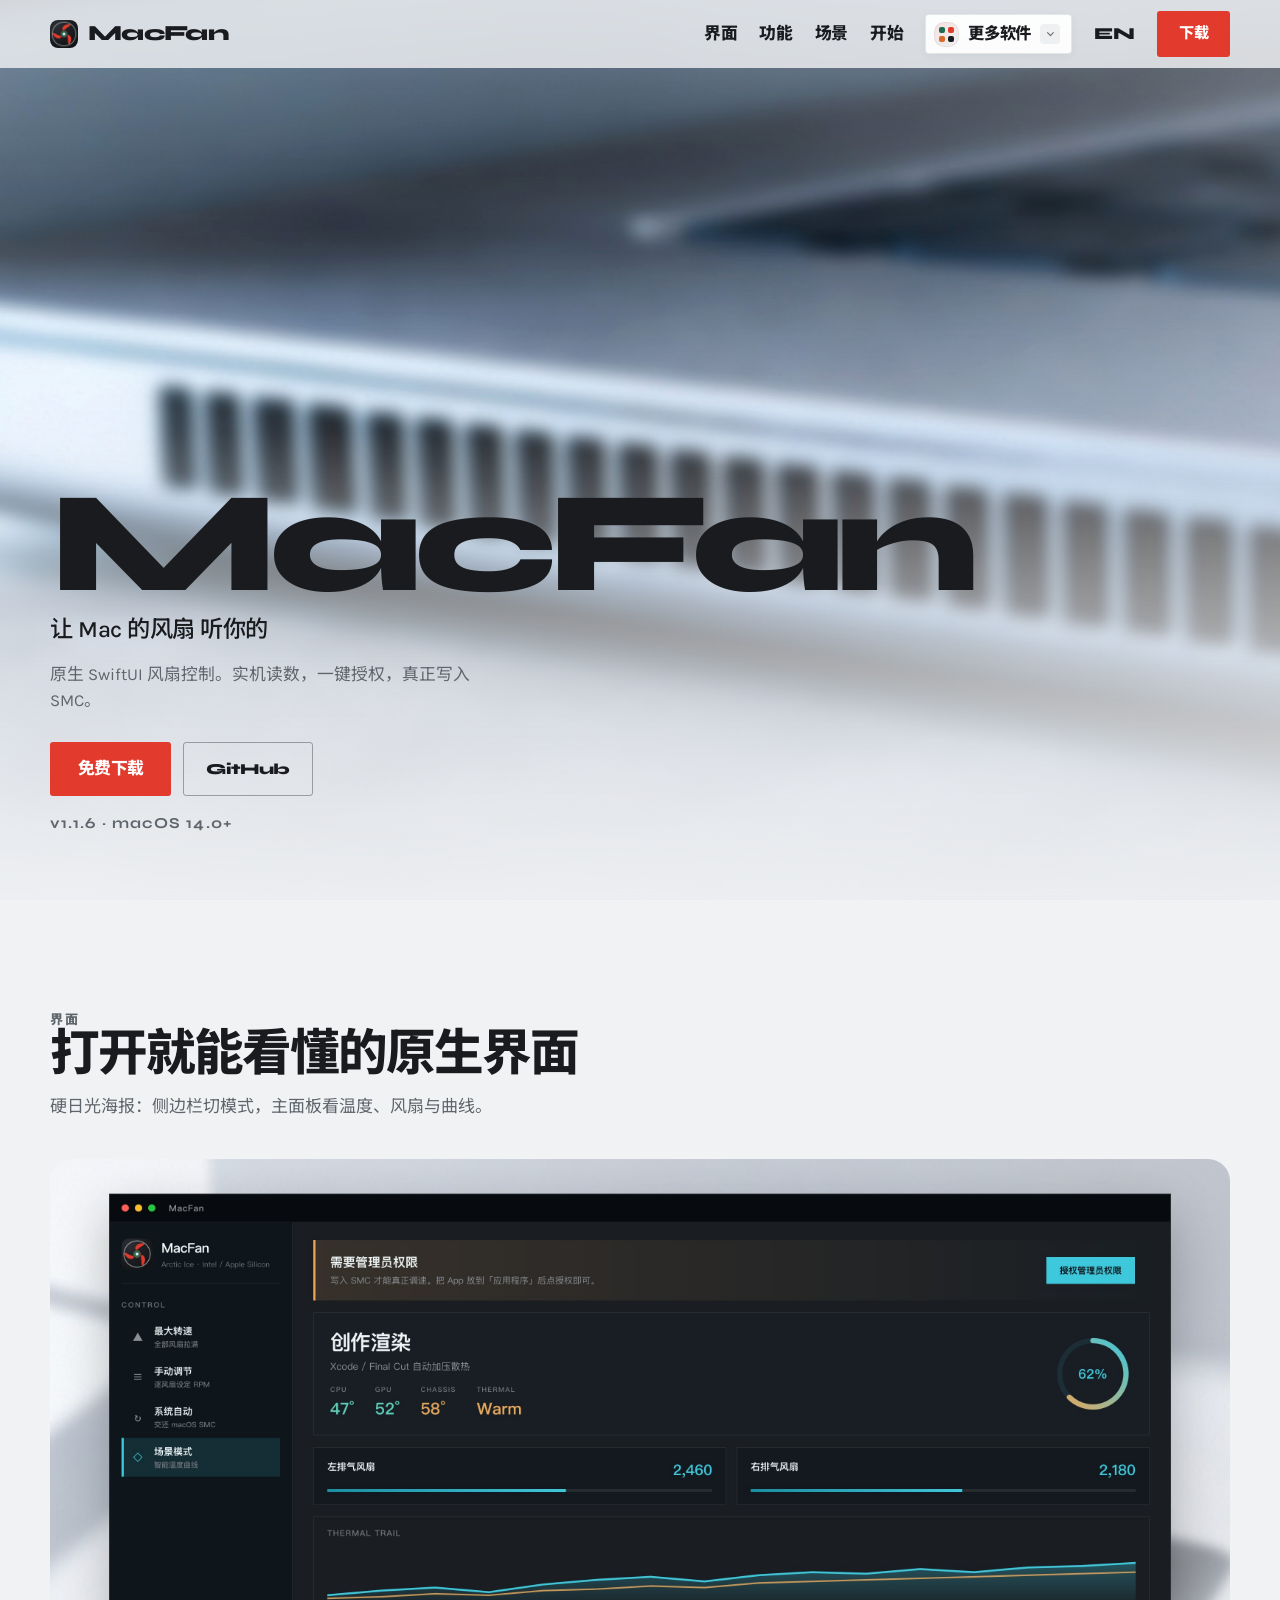
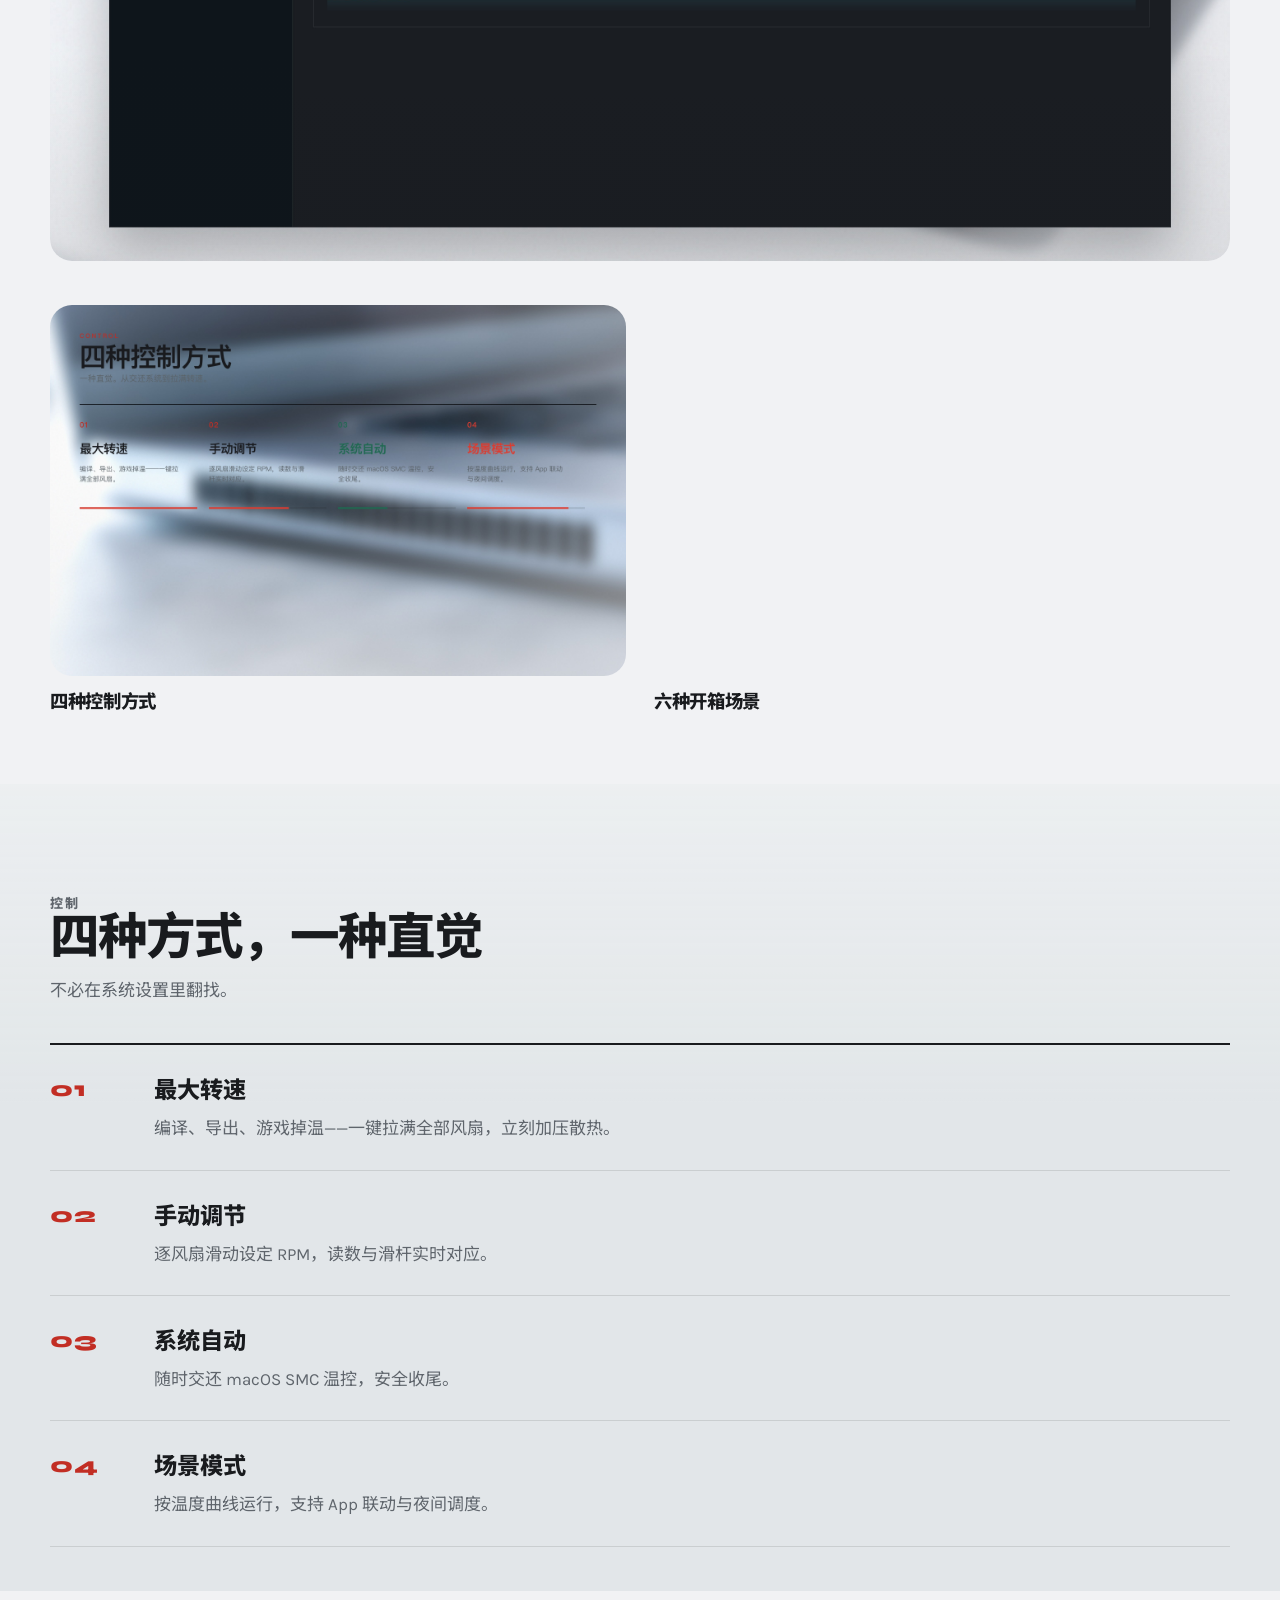
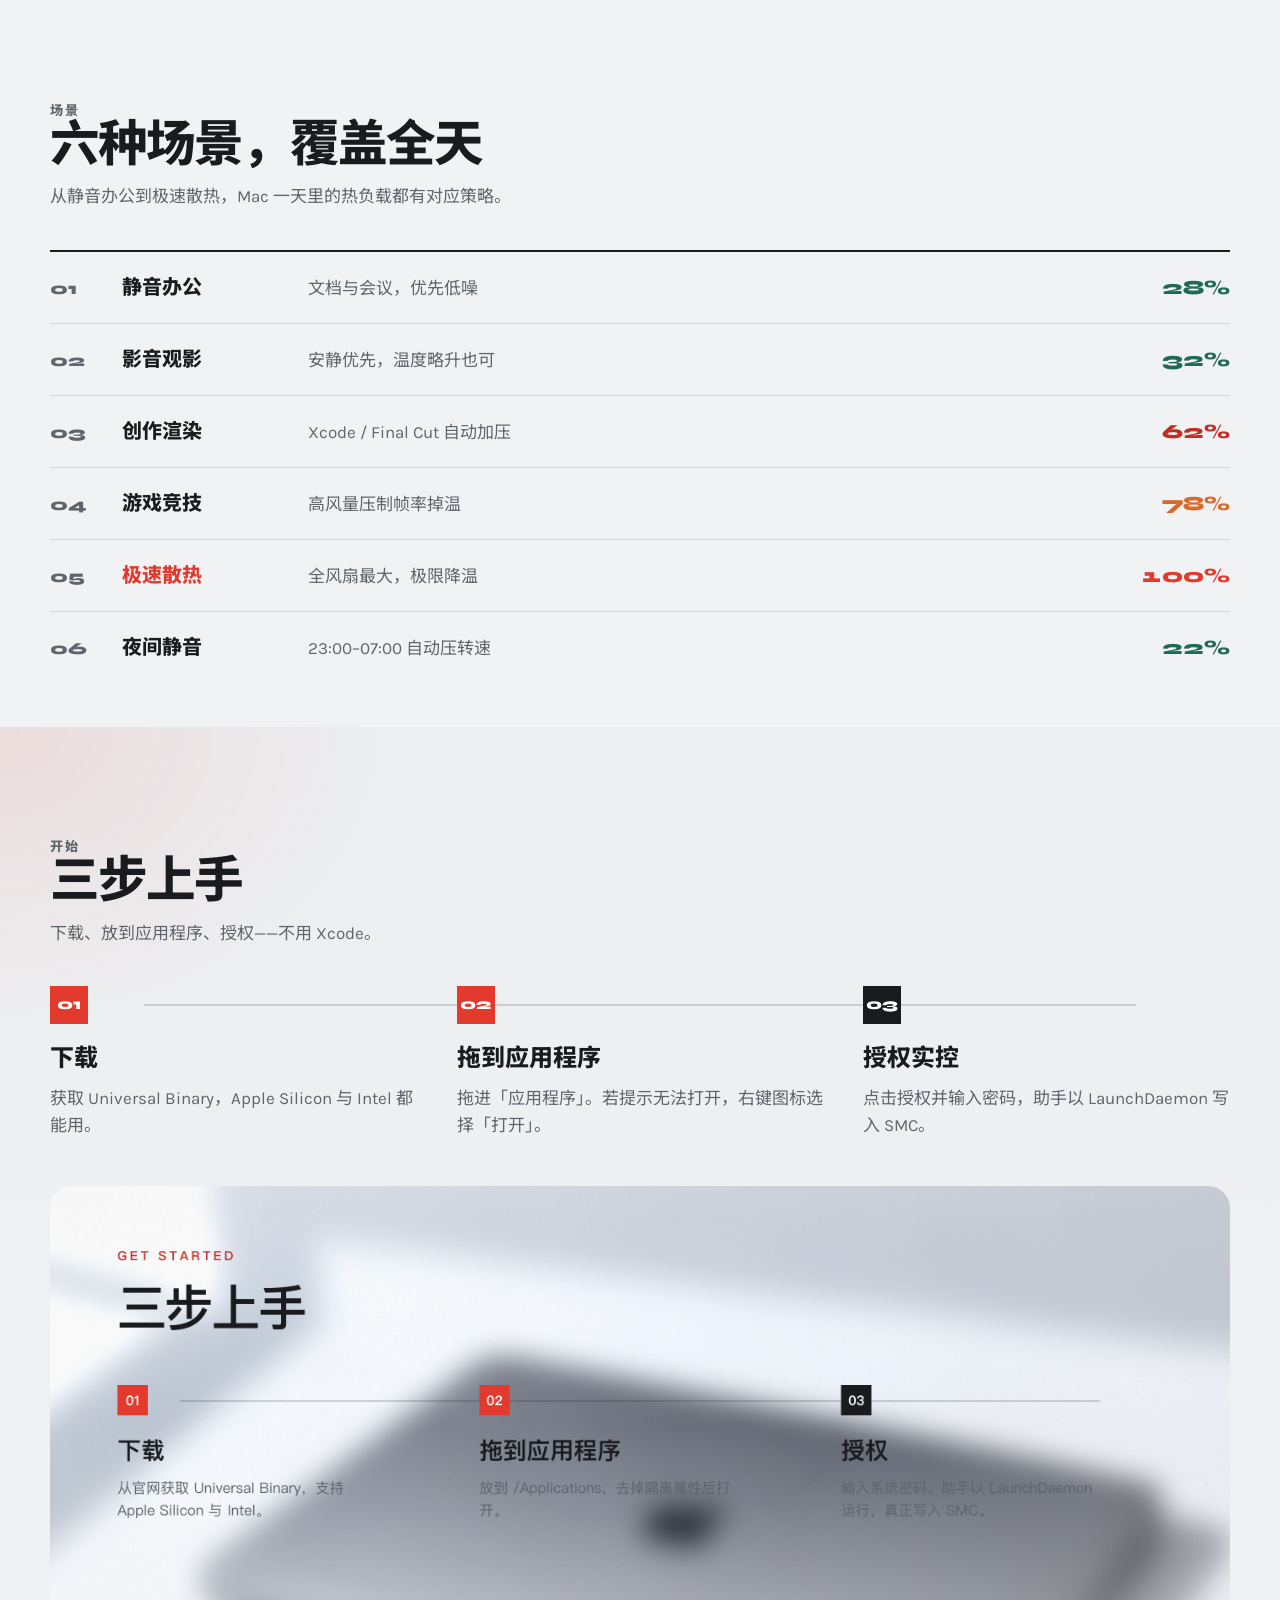
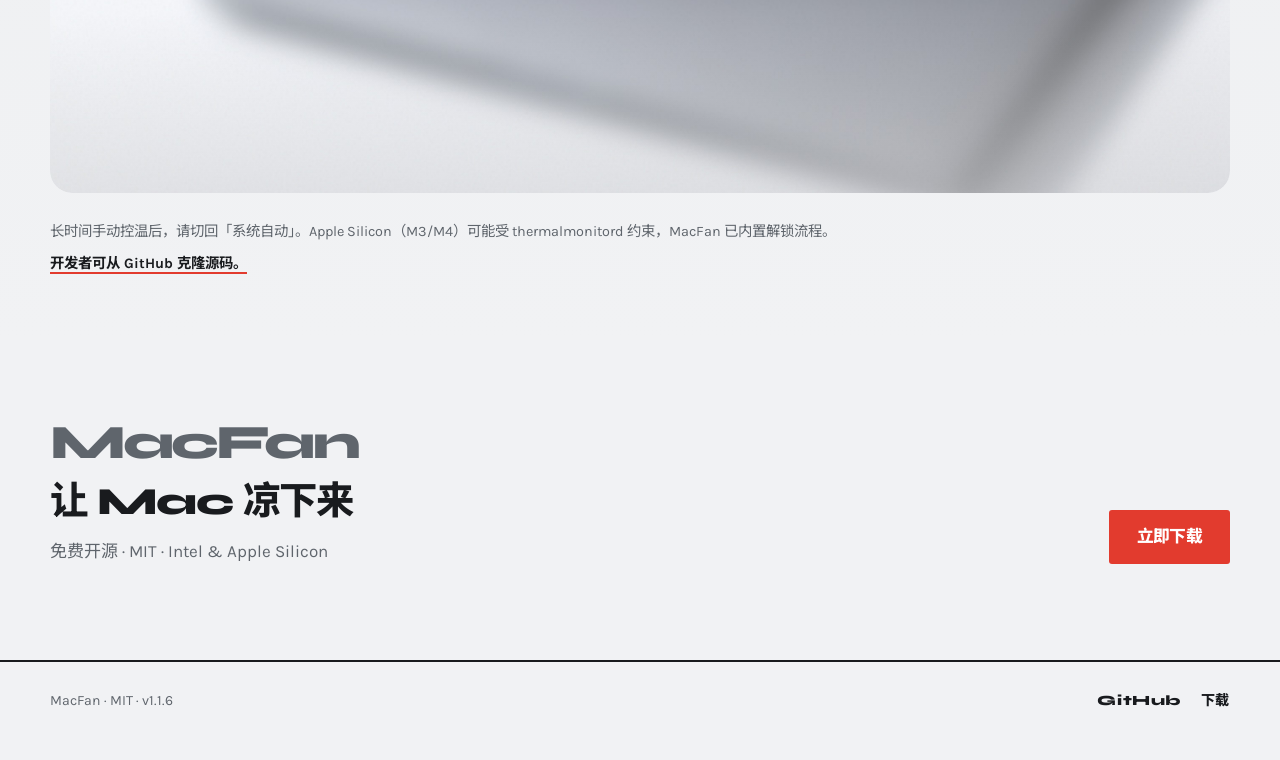
==== commit 11381319: "Redesign the MacFan mark and use it across dock, menu bar, site, and GitHub. Co-authored-by: Cursor " ====
--- a/docs/index.html
+++ b/docs/index.html
@@ -7,13 +7,14 @@
   <meta name="description" content="MacFan 是原生 macOS 风扇控制工具。最大转速、单风扇手动调节、场景模式，支持 Apple Silicon 与 Intel。" />
   <meta property="og:title" content="MacFan — 精准控制 Mac 风扇" />
   <meta property="og:description" content="原生 SwiftUI 风扇控制 · 实机读数 · 一键授权写入 SMC" />
-  <meta property="og:image" content="assets/poster-og.jpg?v=30" />
-  <link rel="icon" href="assets/logo-512.png?v=30" />
+  <meta property="og:image" content="assets/poster-og.jpg?v=31" />
+  <link rel="icon" href="assets/logo-512.png?v=31" />
+  <link rel="apple-touch-icon" href="assets/apple-touch-icon.png?v=31" />
   <link rel="preconnect" href="https://fonts.googleapis.com" />
   <link rel="preconnect" href="https://fonts.gstatic.com" crossorigin />
   <link href="https://fonts.googleapis.com/css2?family=Karla:wght@400;500;600;700&family=Noto+Sans+SC:wght@400;500;600;700;800&family=Syne:wght@700;800&display=swap" rel="stylesheet" />
-  <link rel="stylesheet" href="styles.css?v=30" />
-  <link rel="stylesheet" href="more-apps.css?v=30" />
+  <link rel="stylesheet" href="styles.css?v=31" />
+  <link rel="stylesheet" href="more-apps.css?v=31" />
 </head>
 <body>
   <div class="wash" aria-hidden="true"></div>
@@ -21,7 +22,7 @@
   <header class="nav" id="nav">
     <div class="nav-inner">
       <a class="brand" href="#top">
-        <img src="assets/logo-512.png?v=30" alt="" width="28" height="28" />
+        <img src="assets/logo-512.png?v=31" alt="" width="28" height="28" />
         <span>MacFan</span>
       </a>
       <nav class="nav-links">
@@ -49,7 +50,7 @@
   <main id="top">
     <section class="hero">
       <div class="hero-photo">
-        <img src="assets/hero-home.jpg?v=30" alt="MacFan 应用界面" width="1600" height="1000" decoding="async" data-i18n-alt="alt.hero" />
+        <img src="assets/hero-home.jpg?v=31" alt="MacFan 应用界面" width="1600" height="1000" decoding="async" data-i18n-alt="alt.hero" />
       </div>
       <div class="hero-veil" aria-hidden="true"></div>
       <div class="hero-copy reveal">
@@ -76,15 +77,15 @@
         </header>
       </div>
       <figure class="bleed reveal">
-        <img src="assets/poster-dashboard.jpg?v=30" alt="MacFan 主界面" width="1600" height="1000" loading="lazy" decoding="async" data-i18n-alt="alt.showcaseHome" />
+        <img src="assets/poster-dashboard.jpg?v=31" alt="MacFan 主界面" width="1600" height="1000" loading="lazy" decoding="async" data-i18n-alt="alt.showcaseHome" />
       </figure>
       <div class="wrap split-visuals">
         <figure class="reveal">
-          <img src="assets/poster-modes.jpg?v=30" alt="四种控制方式" width="1400" height="900" loading="lazy" decoding="async" data-i18n-alt="alt.modes" />
+          <img src="assets/poster-modes.jpg?v=31" alt="四种控制方式" width="1400" height="900" loading="lazy" decoding="async" data-i18n-alt="alt.modes" />
           <figcaption data-i18n="gallery.modes">四种控制方式</figcaption>
         </figure>
         <figure class="reveal">
-          <img src="assets/poster-scenes.jpg?v=30" alt="六种智能场景" width="1400" height="900" loading="lazy" decoding="async" data-i18n-alt="alt.scenes" />
+          <img src="assets/poster-scenes.jpg?v=31" alt="六种智能场景" width="1400" height="900" loading="lazy" decoding="async" data-i18n-alt="alt.scenes" />
           <figcaption data-i18n="gallery.scenes">六种开箱场景</figcaption>
         </figure>
       </div>
@@ -174,7 +175,7 @@
         </ol>
       </div>
       <figure class="bleed reveal">
-        <img src="assets/poster-start.jpg?v=30" alt="三步上手" width="1400" height="720" loading="lazy" decoding="async" data-i18n-alt="alt.start" />
+        <img src="assets/poster-start.jpg?v=31" alt="三步上手" width="1400" height="720" loading="lazy" decoding="async" data-i18n-alt="alt.start" />
       </figure>
       <p class="note wrap reveal" data-i18n="fineprint">长时间手动控温后，请切回「系统自动」。Apple Silicon（M3/M4）可能受 thermalmonitord 约束，MacFan 已内置解锁流程。</p>
       <p class="dev-link wrap reveal"><a href="https://github.com/linux503/MacFan" data-i18n="start.dev">开发者可从 GitHub 克隆源码。</a></p>
@@ -202,7 +203,7 @@
     </div>
   </footer>
 
-  <script src="script.js?v=30"></script>
-  <script src="more-apps.js?v=30" defer></script>
+  <script src="script.js?v=31"></script>
+  <script src="more-apps.js?v=31" defer></script>
 </body>
 </html>
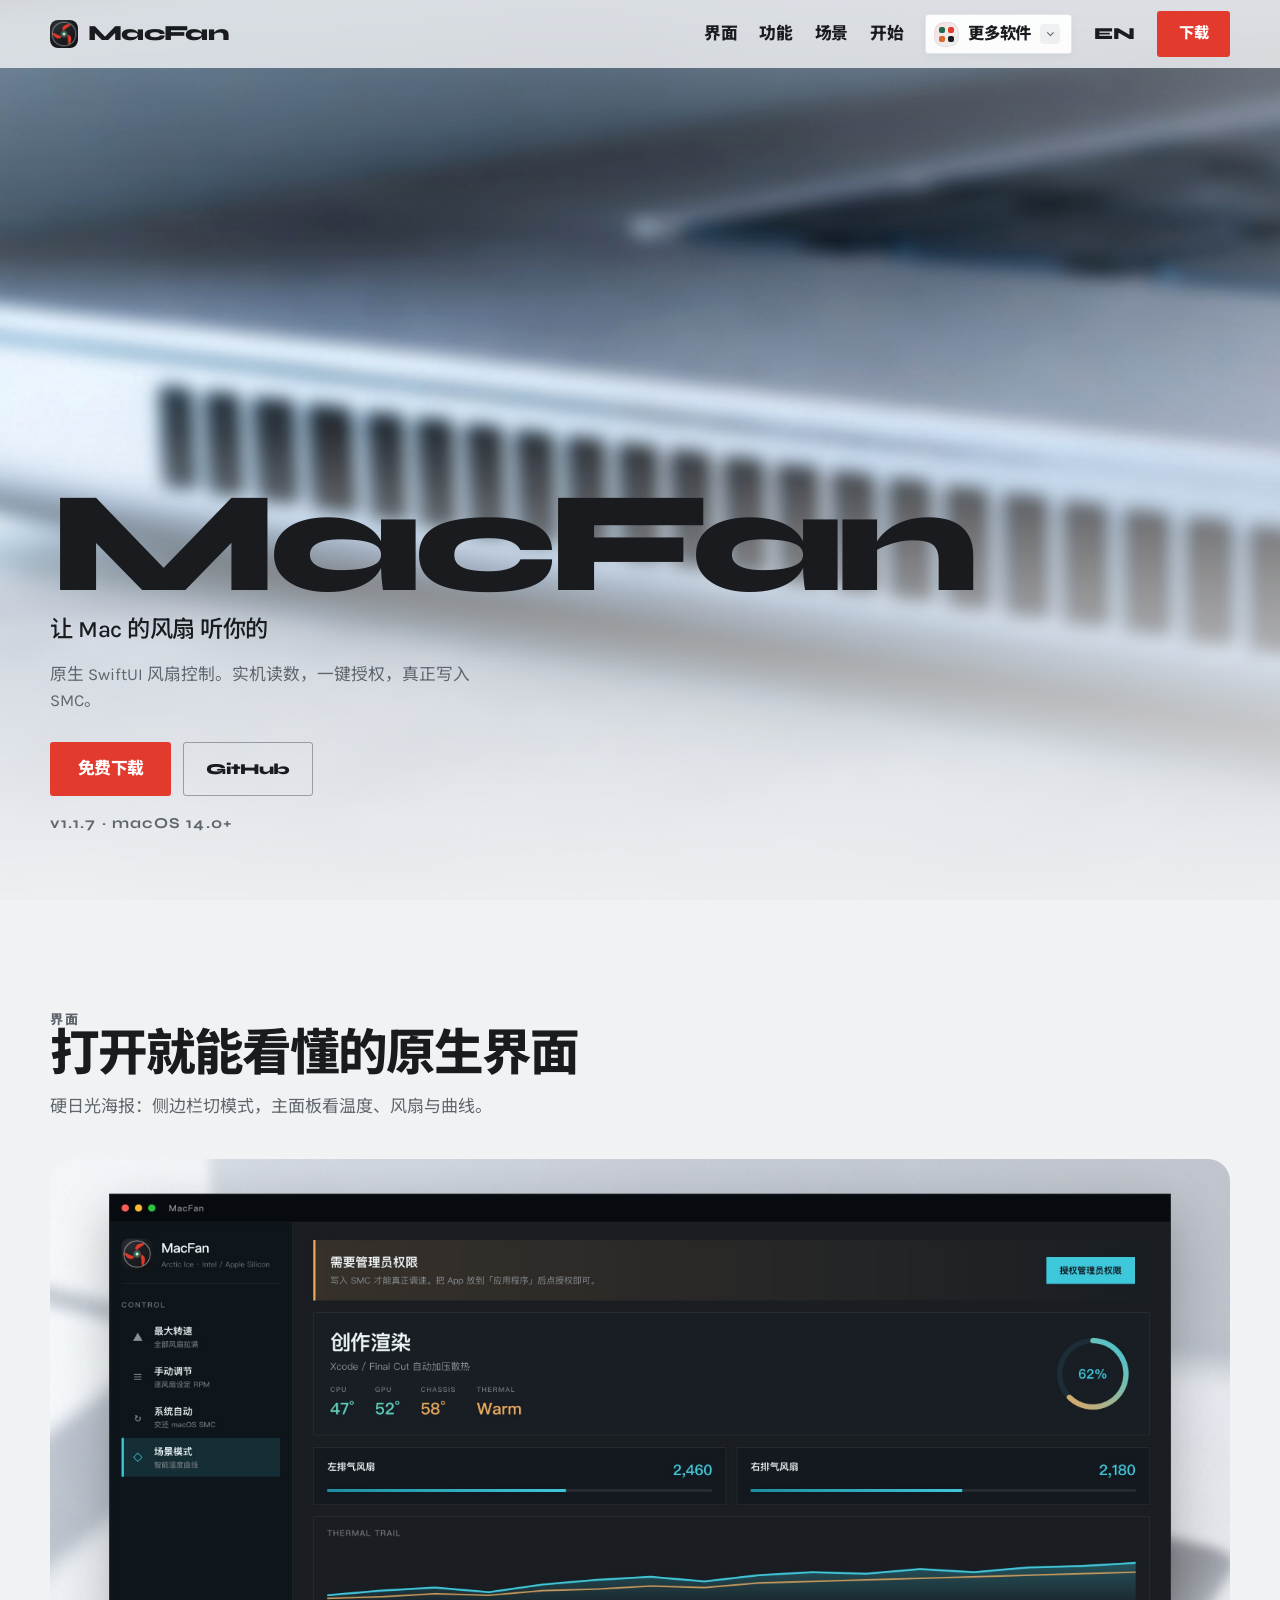
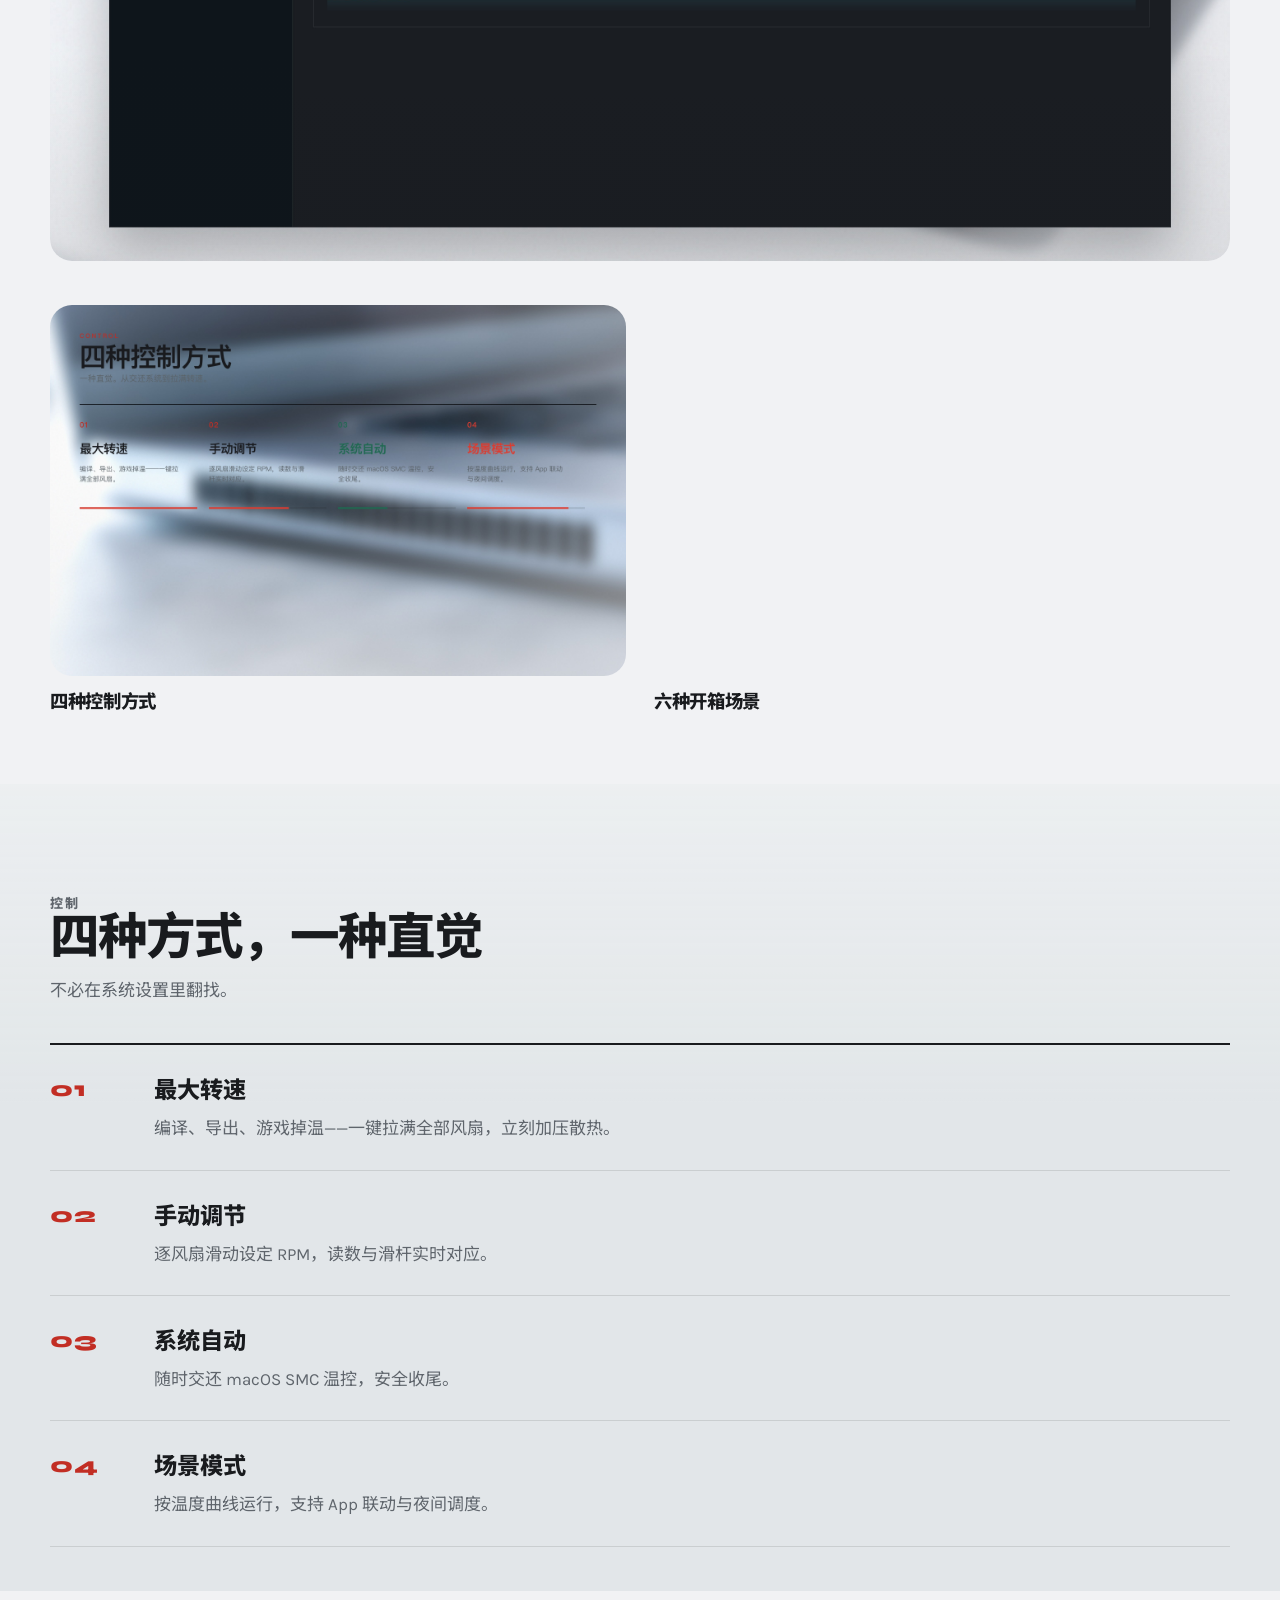
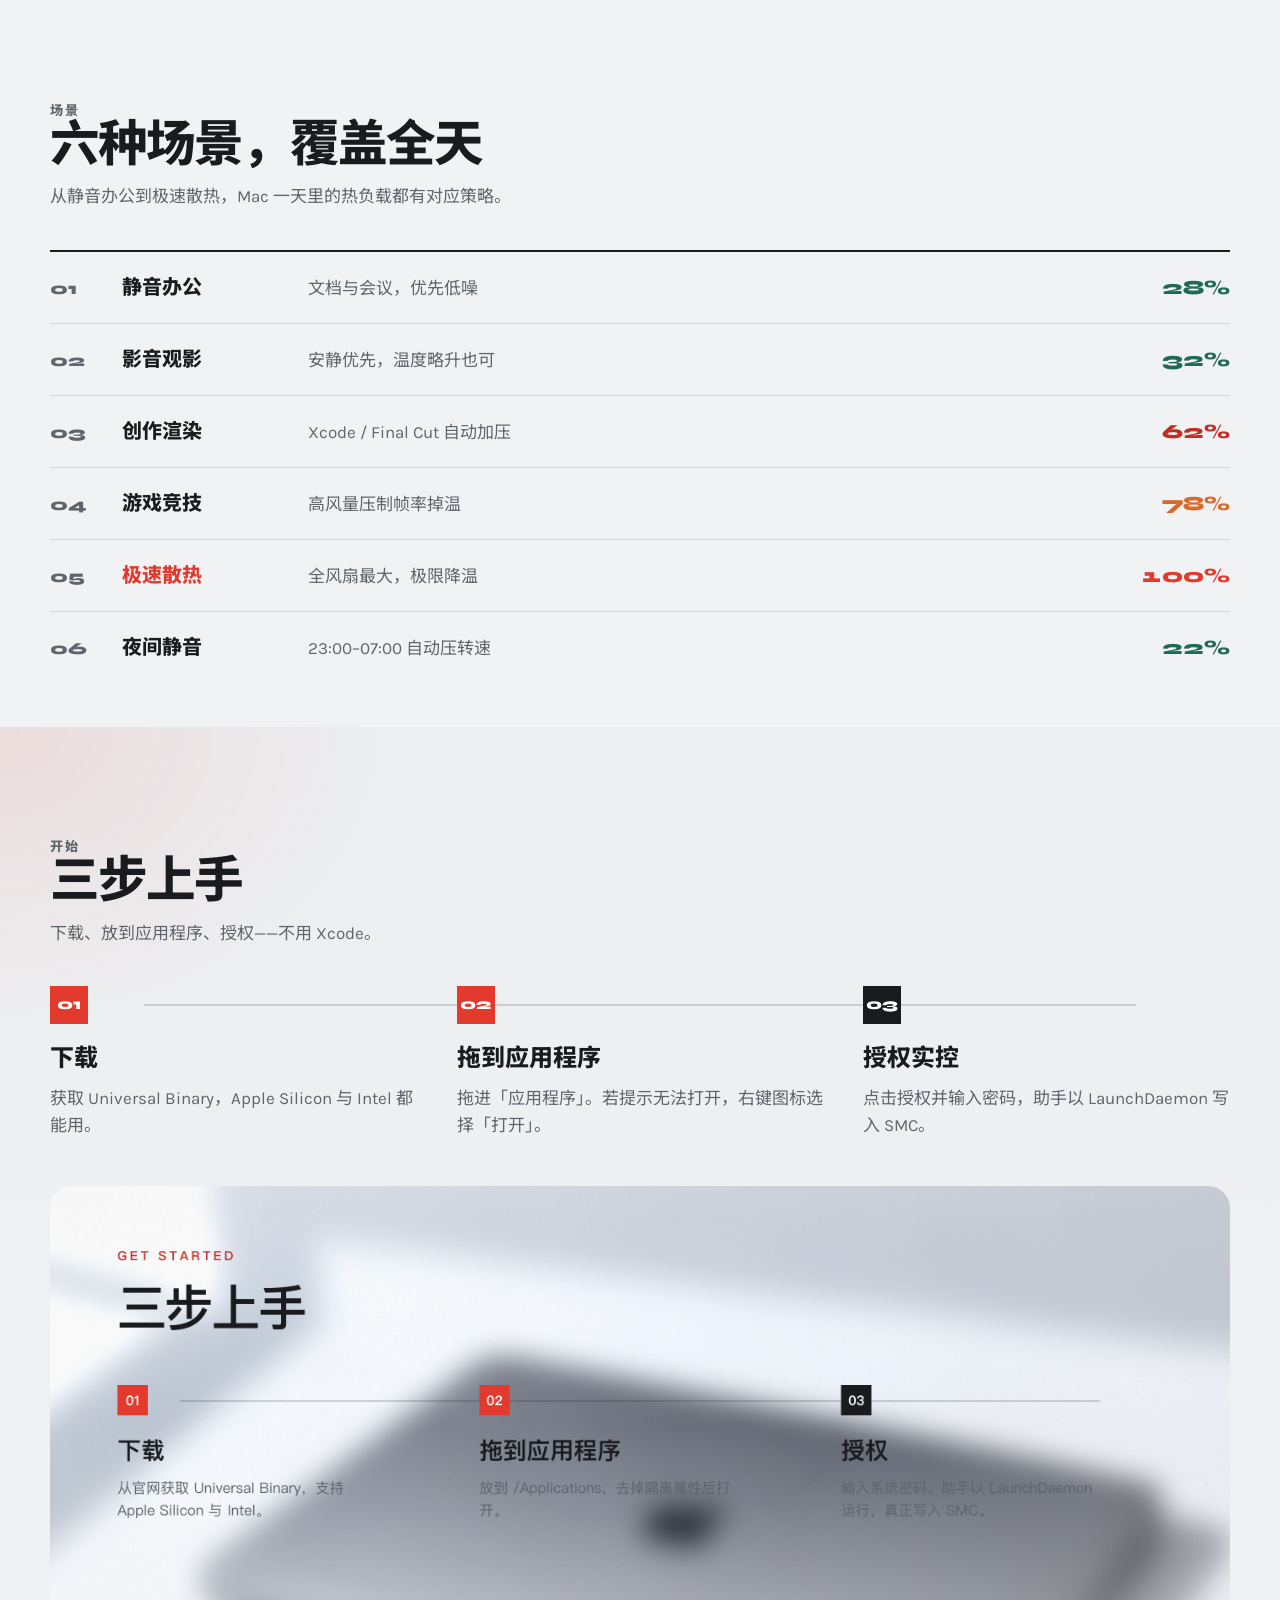
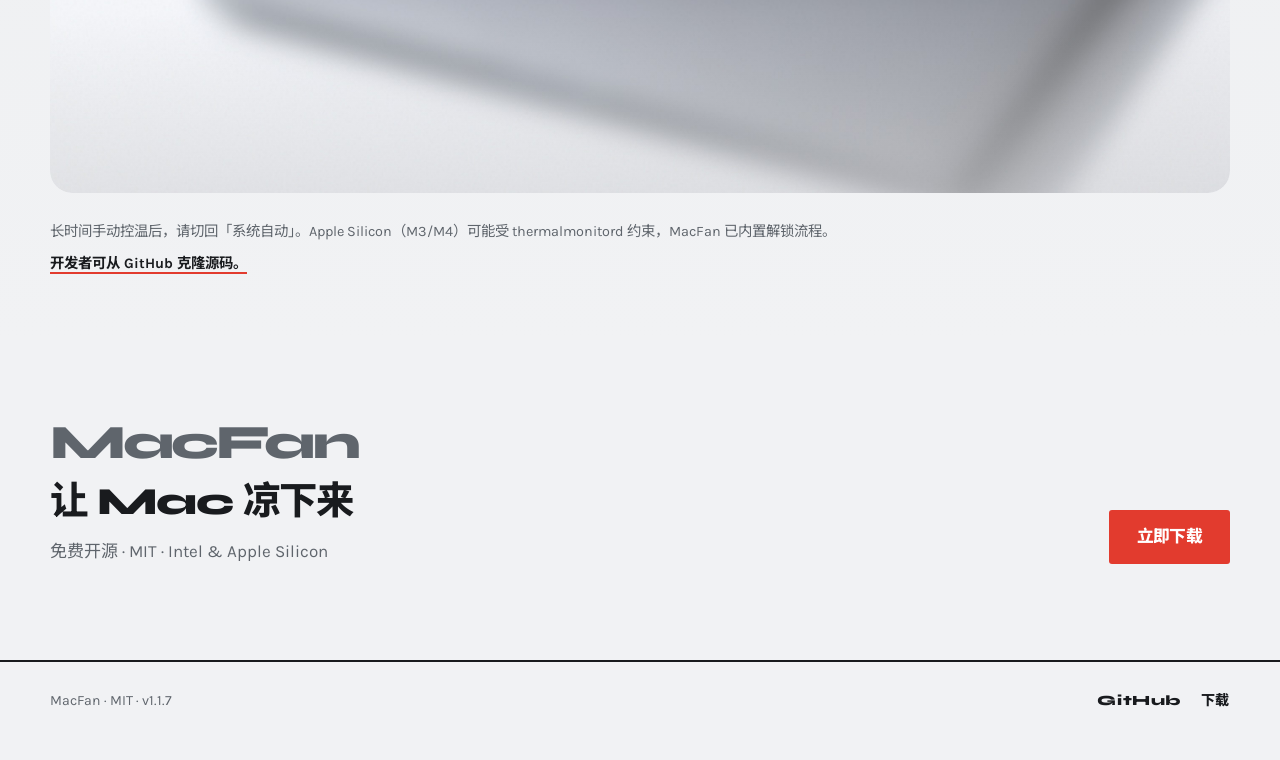
==== commit 3311fc72: "Ship v1.1.7 with the new mark and compact menu bar. Co-authored-by: Cursor <cursoragent@cursor.com>" ====
--- a/docs/index.html
+++ b/docs/index.html
@@ -7,14 +7,14 @@
   <meta name="description" content="MacFan 是原生 macOS 风扇控制工具。最大转速、单风扇手动调节、场景模式，支持 Apple Silicon 与 Intel。" />
   <meta property="og:title" content="MacFan — 精准控制 Mac 风扇" />
   <meta property="og:description" content="原生 SwiftUI 风扇控制 · 实机读数 · 一键授权写入 SMC" />
-  <meta property="og:image" content="assets/poster-og.jpg?v=31" />
-  <link rel="icon" href="assets/logo-512.png?v=31" />
-  <link rel="apple-touch-icon" href="assets/apple-touch-icon.png?v=31" />
+  <meta property="og:image" content="assets/poster-og.jpg?v=32" />
+  <link rel="icon" href="assets/logo-512.png?v=32" />
+  <link rel="apple-touch-icon" href="assets/apple-touch-icon.png?v=32" />
   <link rel="preconnect" href="https://fonts.googleapis.com" />
   <link rel="preconnect" href="https://fonts.gstatic.com" crossorigin />
   <link href="https://fonts.googleapis.com/css2?family=Karla:wght@400;500;600;700&family=Noto+Sans+SC:wght@400;500;600;700;800&family=Syne:wght@700;800&display=swap" rel="stylesheet" />
-  <link rel="stylesheet" href="styles.css?v=31" />
-  <link rel="stylesheet" href="more-apps.css?v=31" />
+  <link rel="stylesheet" href="styles.css?v=32" />
+  <link rel="stylesheet" href="more-apps.css?v=32" />
 </head>
 <body>
   <div class="wash" aria-hidden="true"></div>
@@ -22,7 +22,7 @@
   <header class="nav" id="nav">
     <div class="nav-inner">
       <a class="brand" href="#top">
-        <img src="assets/logo-512.png?v=31" alt="" width="28" height="28" />
+        <img src="assets/logo-512.png?v=32" alt="" width="28" height="28" />
         <span>MacFan</span>
       </a>
       <nav class="nav-links">
@@ -39,7 +39,7 @@
           <div class="more-apps-panel" role="menu"></div>
         </details>
         <button type="button" class="nav-text" id="langToggle" aria-label="Language">EN</button>
-        <a class="btn btn-solid" href="assets/MacFan-1.1.6-macos.zip" data-i18n="nav.download">下载</a>
+        <a class="btn btn-solid" href="assets/MacFan-1.1.7-macos.zip" data-i18n="nav.download">下载</a>
       </nav>
       <button class="nav-burger" id="navBurger" aria-label="Menu" aria-expanded="false">
         <span></span><span></span>
@@ -50,7 +50,7 @@
   <main id="top">
     <section class="hero">
       <div class="hero-photo">
-        <img src="assets/hero-home.jpg?v=31" alt="MacFan 应用界面" width="1600" height="1000" decoding="async" data-i18n-alt="alt.hero" />
+        <img src="assets/hero-home.jpg?v=32" alt="MacFan 应用界面" width="1600" height="1000" decoding="async" data-i18n-alt="alt.hero" />
       </div>
       <div class="hero-veil" aria-hidden="true"></div>
       <div class="hero-copy reveal">
@@ -61,10 +61,10 @@
         </h1>
         <p class="hero-desc" data-i18n="hero.lede">原生 SwiftUI 风扇控制。实机读数，一键授权，真正写入 SMC。</p>
         <div class="hero-cta">
-          <a class="btn btn-solid btn-lg" href="assets/MacFan-1.1.6-macos.zip" data-i18n="hero.ctaDownload">免费下载</a>
+          <a class="btn btn-solid btn-lg" href="assets/MacFan-1.1.7-macos.zip" data-i18n="hero.ctaDownload">免费下载</a>
           <a class="btn btn-ghost" href="https://github.com/linux503/MacFan" target="_blank" rel="noreferrer" data-i18n="hero.ctaSource">GitHub</a>
         </div>
-        <p class="hero-version" id="heroVersion">v1.1.6 · macOS 14+</p>
+        <p class="hero-version" id="heroVersion">v1.1.7 · macOS 14+</p>
       </div>
     </section>
 
@@ -77,15 +77,15 @@
         </header>
       </div>
       <figure class="bleed reveal">
-        <img src="assets/poster-dashboard.jpg?v=31" alt="MacFan 主界面" width="1600" height="1000" loading="lazy" decoding="async" data-i18n-alt="alt.showcaseHome" />
+        <img src="assets/poster-dashboard.jpg?v=32" alt="MacFan 主界面" width="1600" height="1000" loading="lazy" decoding="async" data-i18n-alt="alt.showcaseHome" />
       </figure>
       <div class="wrap split-visuals">
         <figure class="reveal">
-          <img src="assets/poster-modes.jpg?v=31" alt="四种控制方式" width="1400" height="900" loading="lazy" decoding="async" data-i18n-alt="alt.modes" />
+          <img src="assets/poster-modes.jpg?v=32" alt="四种控制方式" width="1400" height="900" loading="lazy" decoding="async" data-i18n-alt="alt.modes" />
           <figcaption data-i18n="gallery.modes">四种控制方式</figcaption>
         </figure>
         <figure class="reveal">
-          <img src="assets/poster-scenes.jpg?v=31" alt="六种智能场景" width="1400" height="900" loading="lazy" decoding="async" data-i18n-alt="alt.scenes" />
+          <img src="assets/poster-scenes.jpg?v=32" alt="六种智能场景" width="1400" height="900" loading="lazy" decoding="async" data-i18n-alt="alt.scenes" />
           <figcaption data-i18n="gallery.scenes">六种开箱场景</figcaption>
         </figure>
       </div>
@@ -175,7 +175,7 @@
         </ol>
       </div>
       <figure class="bleed reveal">
-        <img src="assets/poster-start.jpg?v=31" alt="三步上手" width="1400" height="720" loading="lazy" decoding="async" data-i18n-alt="alt.start" />
+        <img src="assets/poster-start.jpg?v=32" alt="三步上手" width="1400" height="720" loading="lazy" decoding="async" data-i18n-alt="alt.start" />
       </figure>
       <p class="note wrap reveal" data-i18n="fineprint">长时间手动控温后，请切回「系统自动」。Apple Silicon（M3/M4）可能受 thermalmonitord 约束，MacFan 已内置解锁流程。</p>
       <p class="dev-link wrap reveal"><a href="https://github.com/linux503/MacFan" data-i18n="start.dev">开发者可从 GitHub 克隆源码。</a></p>
@@ -188,22 +188,22 @@
           <h2 data-i18n="cta.title">让 Mac 凉下来</h2>
           <p data-i18n="cta.sub">免费开源 · MIT · Intel &amp; Apple Silicon</p>
         </div>
-        <a class="btn btn-solid btn-lg" href="assets/MacFan-1.1.6-macos.zip" data-i18n="cta.download">立即下载</a>
+        <a class="btn btn-solid btn-lg" href="assets/MacFan-1.1.7-macos.zip" data-i18n="cta.download">立即下载</a>
       </div>
     </section>
   </main>
 
   <footer class="footer">
     <div class="wrap footer-inner">
-      <span id="footerMeta">MacFan · MIT · v1.1.6</span>
+      <span id="footerMeta">MacFan · MIT · v1.1.7</span>
       <div class="footer-right">
         <a href="https://github.com/linux503/MacFan" target="_blank" rel="noreferrer">GitHub</a>
-        <a href="assets/MacFan-1.1.6-macos.zip" data-i18n="footer.download">下载</a>
+        <a href="assets/MacFan-1.1.7-macos.zip" data-i18n="footer.download">下载</a>
       </div>
     </div>
   </footer>
 
-  <script src="script.js?v=31"></script>
-  <script src="more-apps.js?v=31" defer></script>
+  <script src="script.js?v=32"></script>
+  <script src="more-apps.js?v=32" defer></script>
 </body>
 </html>
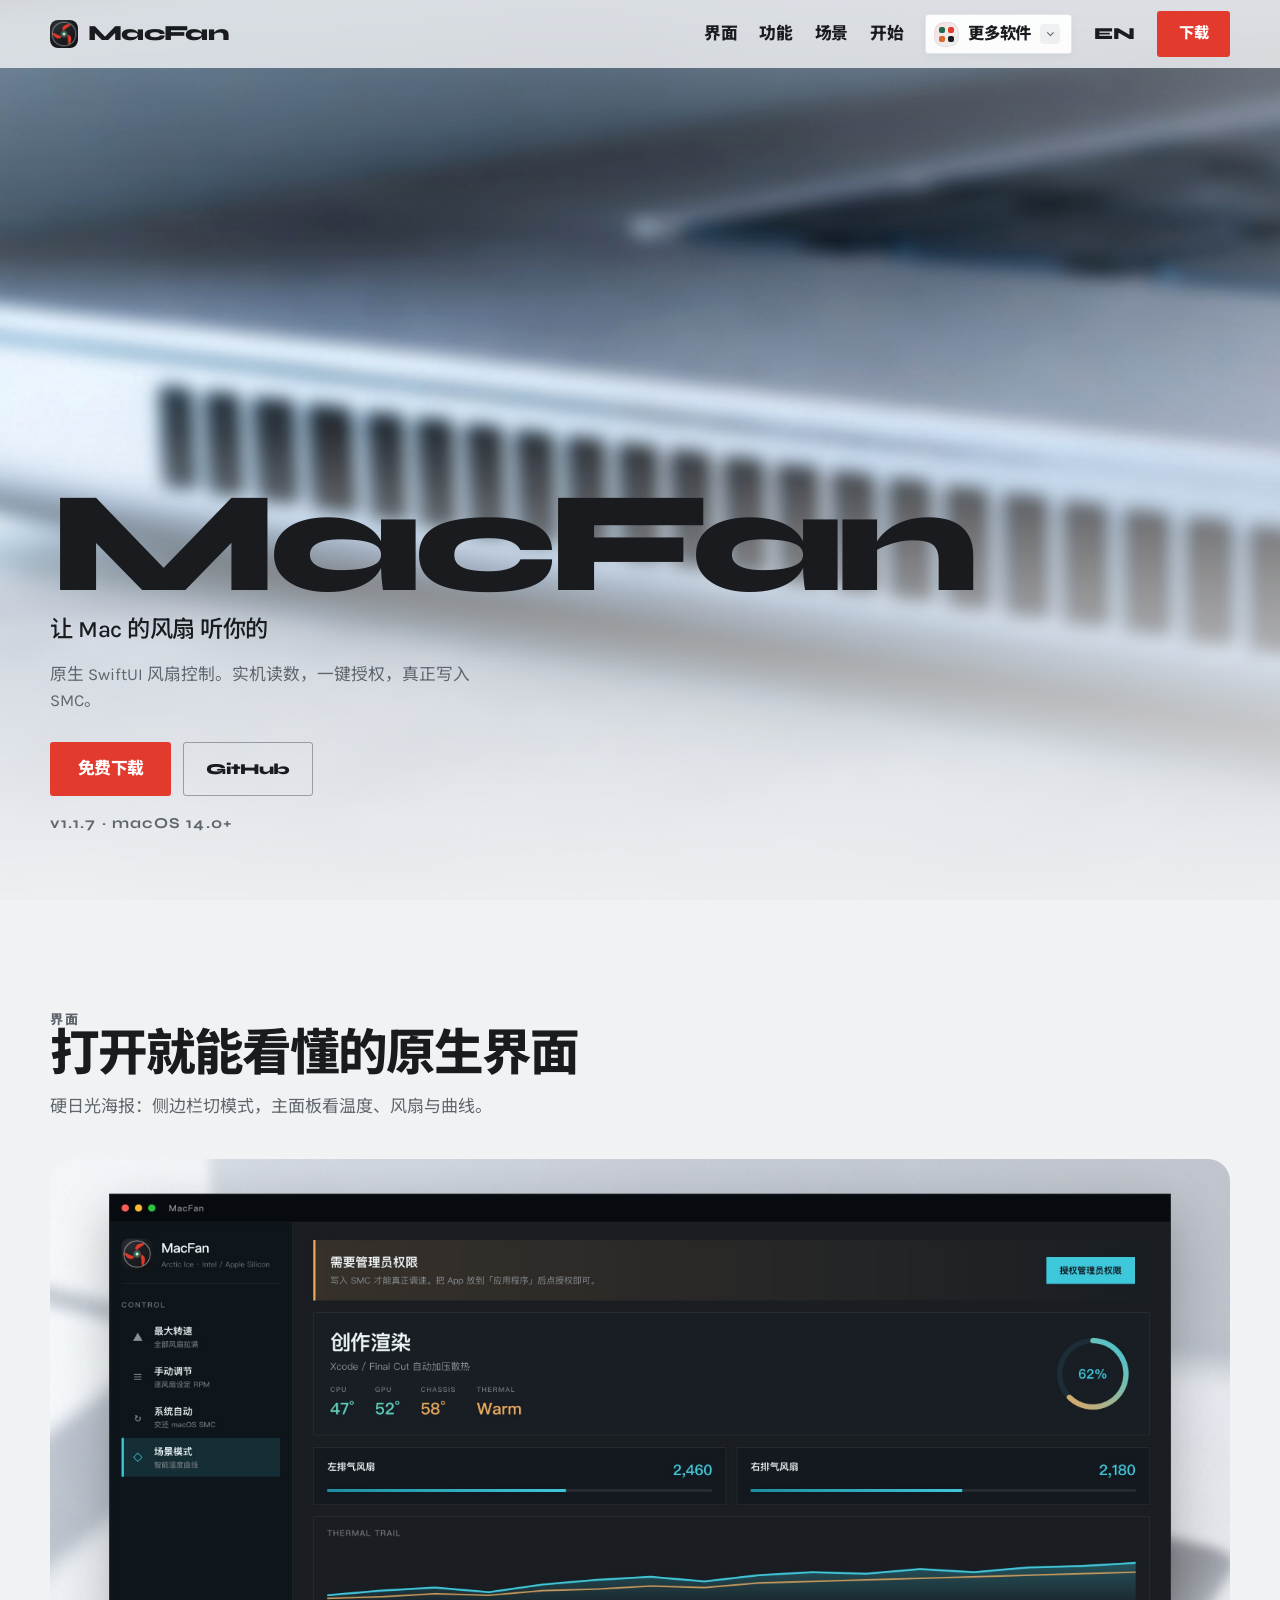
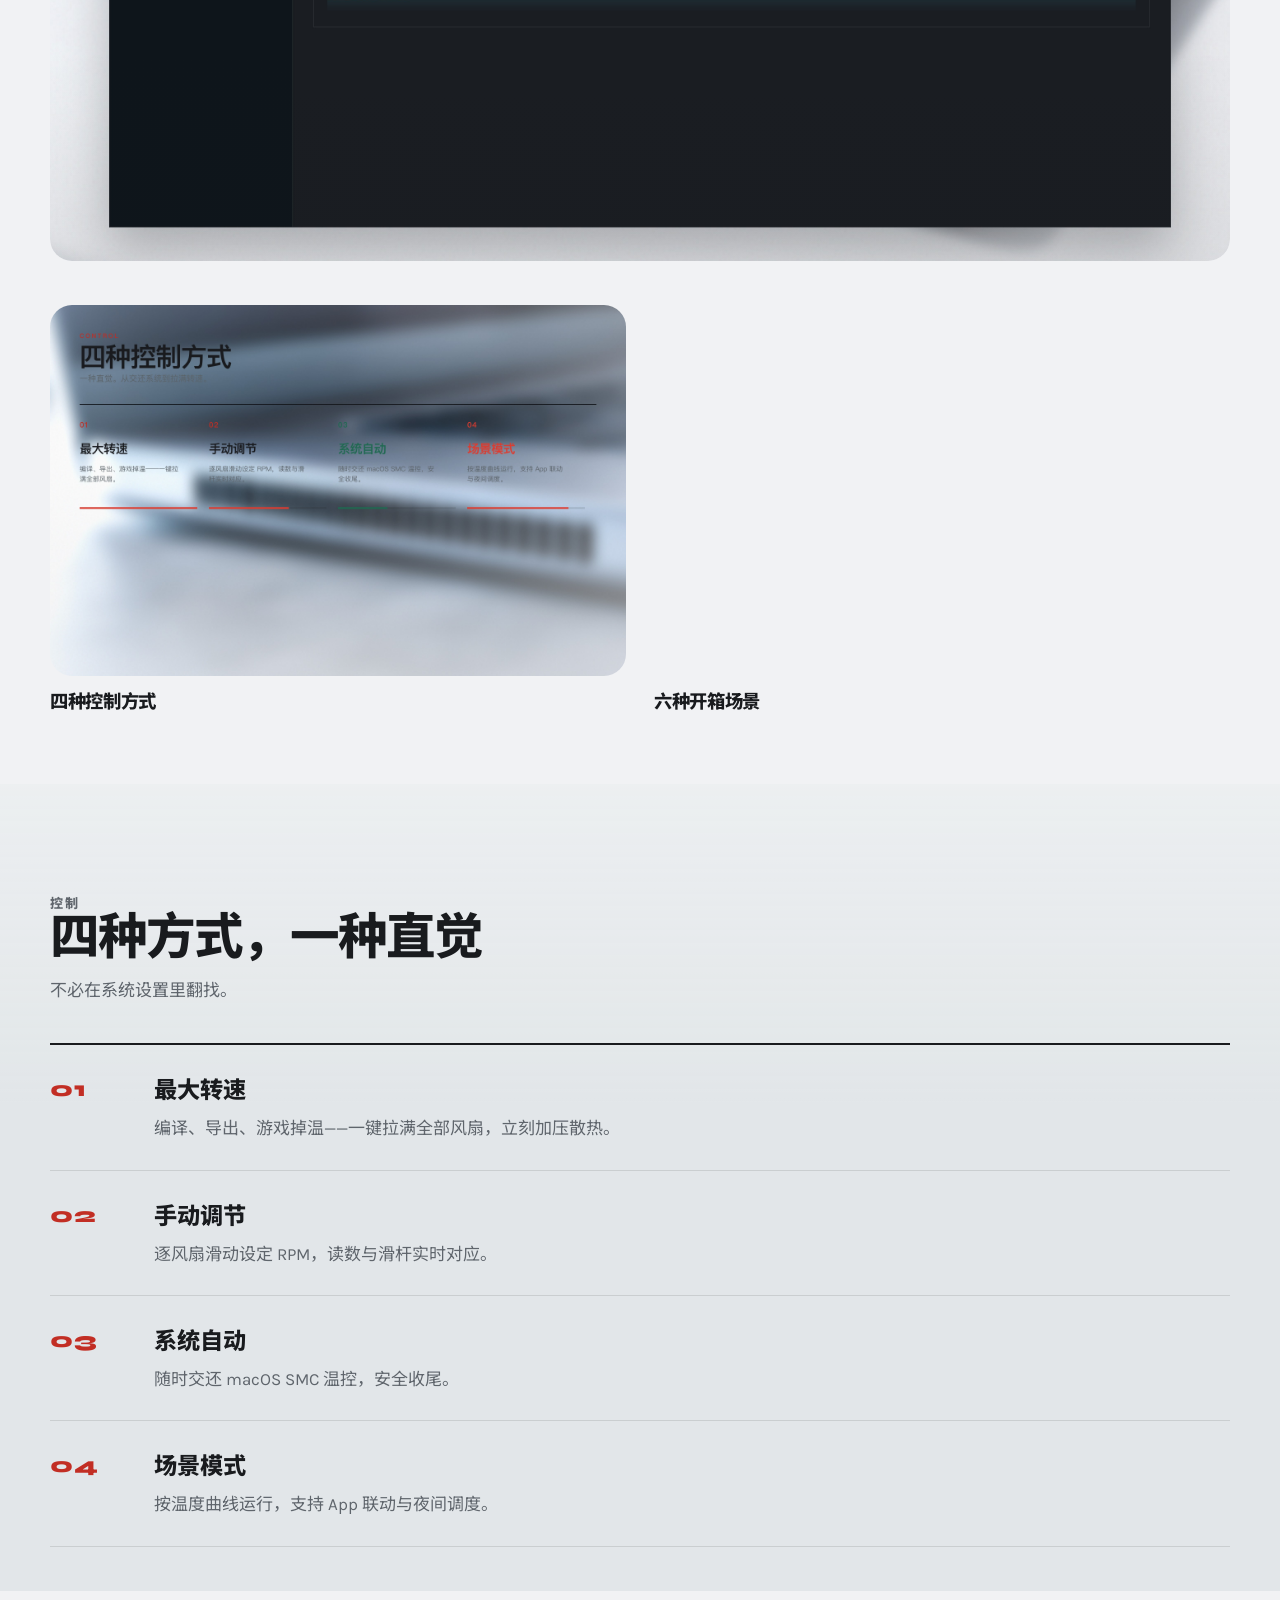
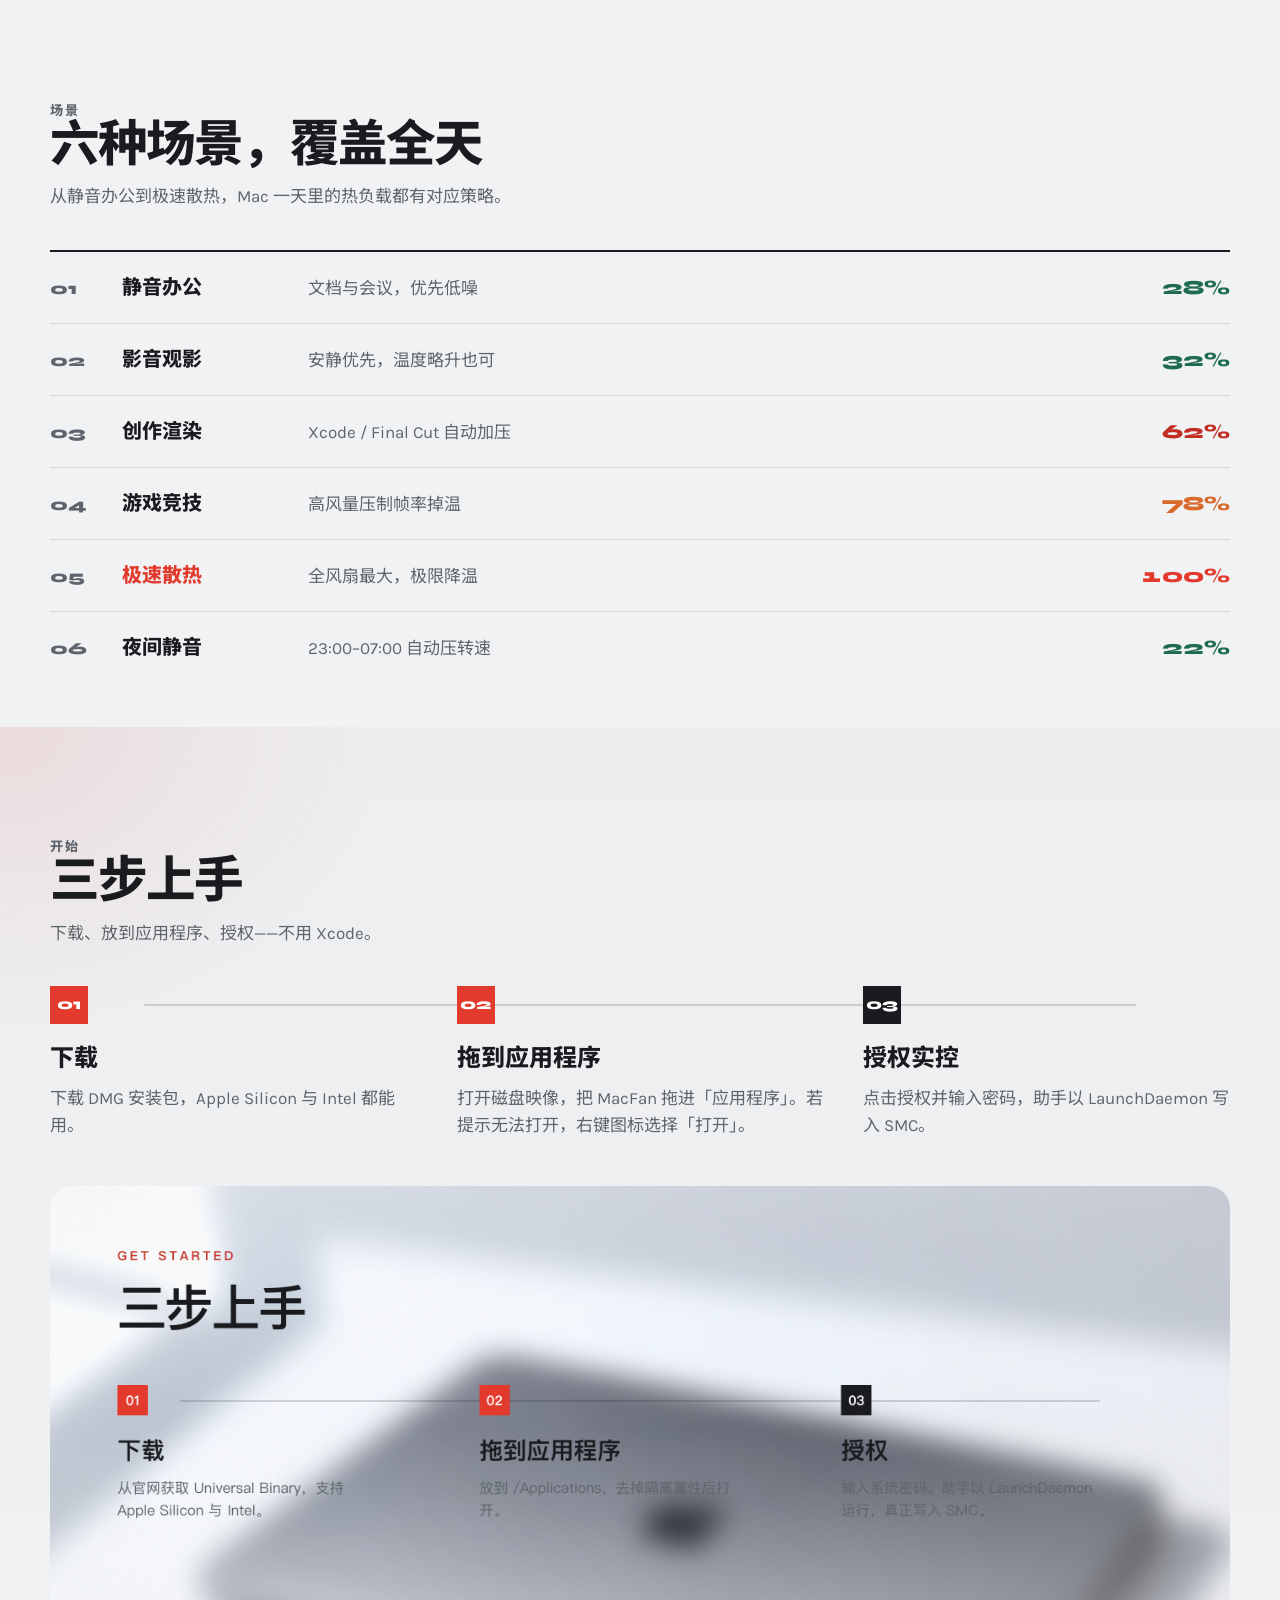
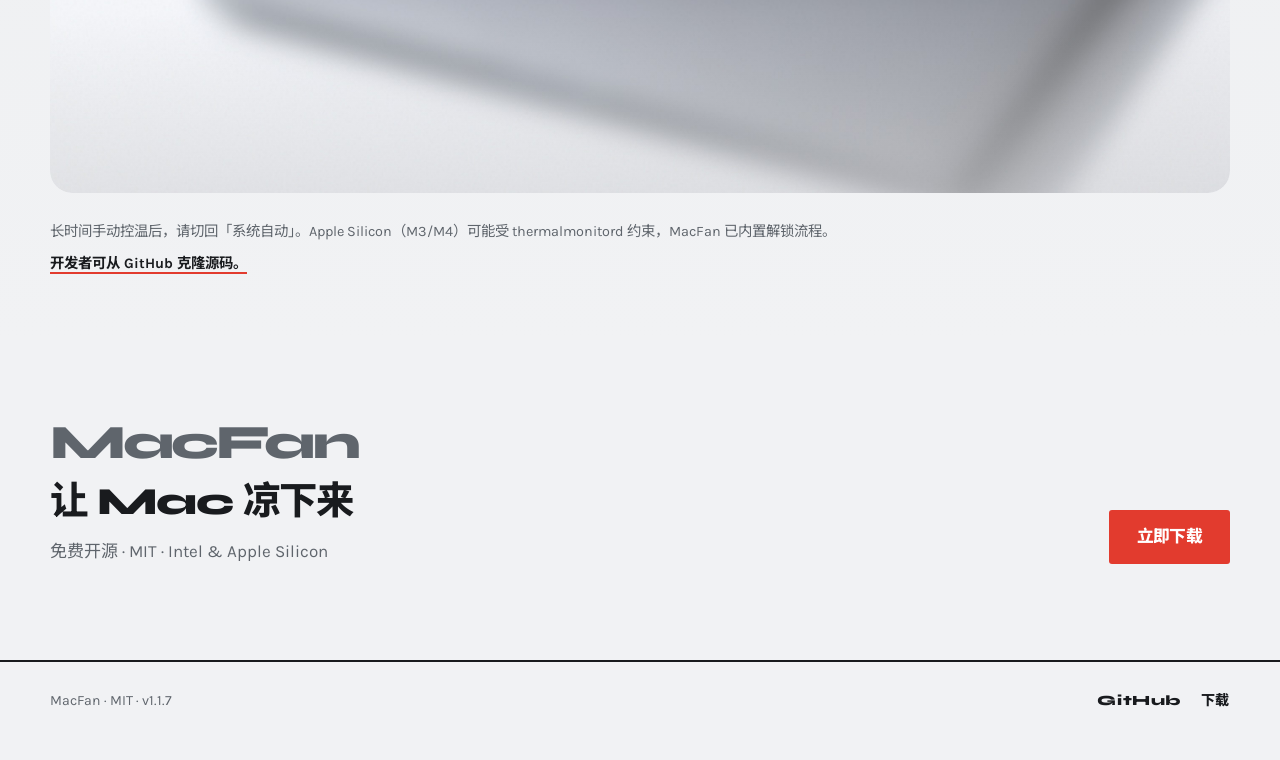
==== commit 3b5f8f79: "Ship the MacFan installer as a DMG instead of a zip. Co-authored-by: Cursor <cursoragent@cursor.com>" ====
--- a/docs/index.html
+++ b/docs/index.html
@@ -7,14 +7,14 @@
   <meta name="description" content="MacFan 是原生 macOS 风扇控制工具。最大转速、单风扇手动调节、场景模式，支持 Apple Silicon 与 Intel。" />
   <meta property="og:title" content="MacFan — 精准控制 Mac 风扇" />
   <meta property="og:description" content="原生 SwiftUI 风扇控制 · 实机读数 · 一键授权写入 SMC" />
-  <meta property="og:image" content="assets/poster-og.jpg?v=32" />
-  <link rel="icon" href="assets/logo-512.png?v=32" />
-  <link rel="apple-touch-icon" href="assets/apple-touch-icon.png?v=32" />
+  <meta property="og:image" content="assets/poster-og.jpg?v=33" />
+  <link rel="icon" href="assets/logo-512.png?v=33" />
+  <link rel="apple-touch-icon" href="assets/apple-touch-icon.png?v=33" />
   <link rel="preconnect" href="https://fonts.googleapis.com" />
   <link rel="preconnect" href="https://fonts.gstatic.com" crossorigin />
   <link href="https://fonts.googleapis.com/css2?family=Karla:wght@400;500;600;700&family=Noto+Sans+SC:wght@400;500;600;700;800&family=Syne:wght@700;800&display=swap" rel="stylesheet" />
-  <link rel="stylesheet" href="styles.css?v=32" />
-  <link rel="stylesheet" href="more-apps.css?v=32" />
+  <link rel="stylesheet" href="styles.css?v=33" />
+  <link rel="stylesheet" href="more-apps.css?v=33" />
 </head>
 <body>
   <div class="wash" aria-hidden="true"></div>
@@ -22,7 +22,7 @@
   <header class="nav" id="nav">
     <div class="nav-inner">
       <a class="brand" href="#top">
-        <img src="assets/logo-512.png?v=32" alt="" width="28" height="28" />
+        <img src="assets/logo-512.png?v=33" alt="" width="28" height="28" />
         <span>MacFan</span>
       </a>
       <nav class="nav-links">
@@ -39,7 +39,7 @@
           <div class="more-apps-panel" role="menu"></div>
         </details>
         <button type="button" class="nav-text" id="langToggle" aria-label="Language">EN</button>
-        <a class="btn btn-solid" href="assets/MacFan-1.1.7-macos.zip" data-i18n="nav.download">下载</a>
+        <a class="btn btn-solid" href="assets/MacFan-1.1.7-macos.dmg" data-i18n="nav.download">下载</a>
       </nav>
       <button class="nav-burger" id="navBurger" aria-label="Menu" aria-expanded="false">
         <span></span><span></span>
@@ -50,7 +50,7 @@
   <main id="top">
     <section class="hero">
       <div class="hero-photo">
-        <img src="assets/hero-home.jpg?v=32" alt="MacFan 应用界面" width="1600" height="1000" decoding="async" data-i18n-alt="alt.hero" />
+        <img src="assets/hero-home.jpg?v=33" alt="MacFan 应用界面" width="1600" height="1000" decoding="async" data-i18n-alt="alt.hero" />
       </div>
       <div class="hero-veil" aria-hidden="true"></div>
       <div class="hero-copy reveal">
@@ -61,7 +61,7 @@
         </h1>
         <p class="hero-desc" data-i18n="hero.lede">原生 SwiftUI 风扇控制。实机读数，一键授权，真正写入 SMC。</p>
         <div class="hero-cta">
-          <a class="btn btn-solid btn-lg" href="assets/MacFan-1.1.7-macos.zip" data-i18n="hero.ctaDownload">免费下载</a>
+          <a class="btn btn-solid btn-lg" href="assets/MacFan-1.1.7-macos.dmg" data-i18n="hero.ctaDownload">免费下载</a>
           <a class="btn btn-ghost" href="https://github.com/linux503/MacFan" target="_blank" rel="noreferrer" data-i18n="hero.ctaSource">GitHub</a>
         </div>
         <p class="hero-version" id="heroVersion">v1.1.7 · macOS 14+</p>
@@ -77,15 +77,15 @@
         </header>
       </div>
       <figure class="bleed reveal">
-        <img src="assets/poster-dashboard.jpg?v=32" alt="MacFan 主界面" width="1600" height="1000" loading="lazy" decoding="async" data-i18n-alt="alt.showcaseHome" />
+        <img src="assets/poster-dashboard.jpg?v=33" alt="MacFan 主界面" width="1600" height="1000" loading="lazy" decoding="async" data-i18n-alt="alt.showcaseHome" />
       </figure>
       <div class="wrap split-visuals">
         <figure class="reveal">
-          <img src="assets/poster-modes.jpg?v=32" alt="四种控制方式" width="1400" height="900" loading="lazy" decoding="async" data-i18n-alt="alt.modes" />
+          <img src="assets/poster-modes.jpg?v=33" alt="四种控制方式" width="1400" height="900" loading="lazy" decoding="async" data-i18n-alt="alt.modes" />
           <figcaption data-i18n="gallery.modes">四种控制方式</figcaption>
         </figure>
         <figure class="reveal">
-          <img src="assets/poster-scenes.jpg?v=32" alt="六种智能场景" width="1400" height="900" loading="lazy" decoding="async" data-i18n-alt="alt.scenes" />
+          <img src="assets/poster-scenes.jpg?v=33" alt="六种智能场景" width="1400" height="900" loading="lazy" decoding="async" data-i18n-alt="alt.scenes" />
           <figcaption data-i18n="gallery.scenes">六种开箱场景</figcaption>
         </figure>
       </div>
@@ -160,12 +160,12 @@
           <li>
             <em>01</em>
             <h3 data-i18n="step1.t">下载</h3>
-            <p data-i18n="step1.p">获取 Universal Binary，Apple Silicon 与 Intel 都能用。</p>
+            <p data-i18n="step1.p">下载 DMG 安装包，Apple Silicon 与 Intel 都能用。</p>
           </li>
           <li>
             <em>02</em>
             <h3 data-i18n="step2.t">拖到应用程序</h3>
-            <p data-i18n="step2.p">拖进「应用程序」。若提示无法打开，右键图标选择「打开」。</p>
+            <p data-i18n="step2.p">打开磁盘映像，把 MacFan 拖进「应用程序」。若提示无法打开，右键图标选择「打开」。</p>
           </li>
           <li>
             <em>03</em>
@@ -175,7 +175,7 @@
         </ol>
       </div>
       <figure class="bleed reveal">
-        <img src="assets/poster-start.jpg?v=32" alt="三步上手" width="1400" height="720" loading="lazy" decoding="async" data-i18n-alt="alt.start" />
+        <img src="assets/poster-start.jpg?v=33" alt="三步上手" width="1400" height="720" loading="lazy" decoding="async" data-i18n-alt="alt.start" />
       </figure>
       <p class="note wrap reveal" data-i18n="fineprint">长时间手动控温后，请切回「系统自动」。Apple Silicon（M3/M4）可能受 thermalmonitord 约束，MacFan 已内置解锁流程。</p>
       <p class="dev-link wrap reveal"><a href="https://github.com/linux503/MacFan" data-i18n="start.dev">开发者可从 GitHub 克隆源码。</a></p>
@@ -188,7 +188,7 @@
           <h2 data-i18n="cta.title">让 Mac 凉下来</h2>
           <p data-i18n="cta.sub">免费开源 · MIT · Intel &amp; Apple Silicon</p>
         </div>
-        <a class="btn btn-solid btn-lg" href="assets/MacFan-1.1.7-macos.zip" data-i18n="cta.download">立即下载</a>
+        <a class="btn btn-solid btn-lg" href="assets/MacFan-1.1.7-macos.dmg" data-i18n="cta.download">立即下载</a>
       </div>
     </section>
   </main>
@@ -198,12 +198,12 @@
       <span id="footerMeta">MacFan · MIT · v1.1.7</span>
       <div class="footer-right">
         <a href="https://github.com/linux503/MacFan" target="_blank" rel="noreferrer">GitHub</a>
-        <a href="assets/MacFan-1.1.7-macos.zip" data-i18n="footer.download">下载</a>
+        <a href="assets/MacFan-1.1.7-macos.dmg" data-i18n="footer.download">下载</a>
       </div>
     </div>
   </footer>
 
-  <script src="script.js?v=32"></script>
-  <script src="more-apps.js?v=32" defer></script>
+  <script src="script.js?v=33"></script>
+  <script src="more-apps.js?v=33" defer></script>
 </body>
 </html>
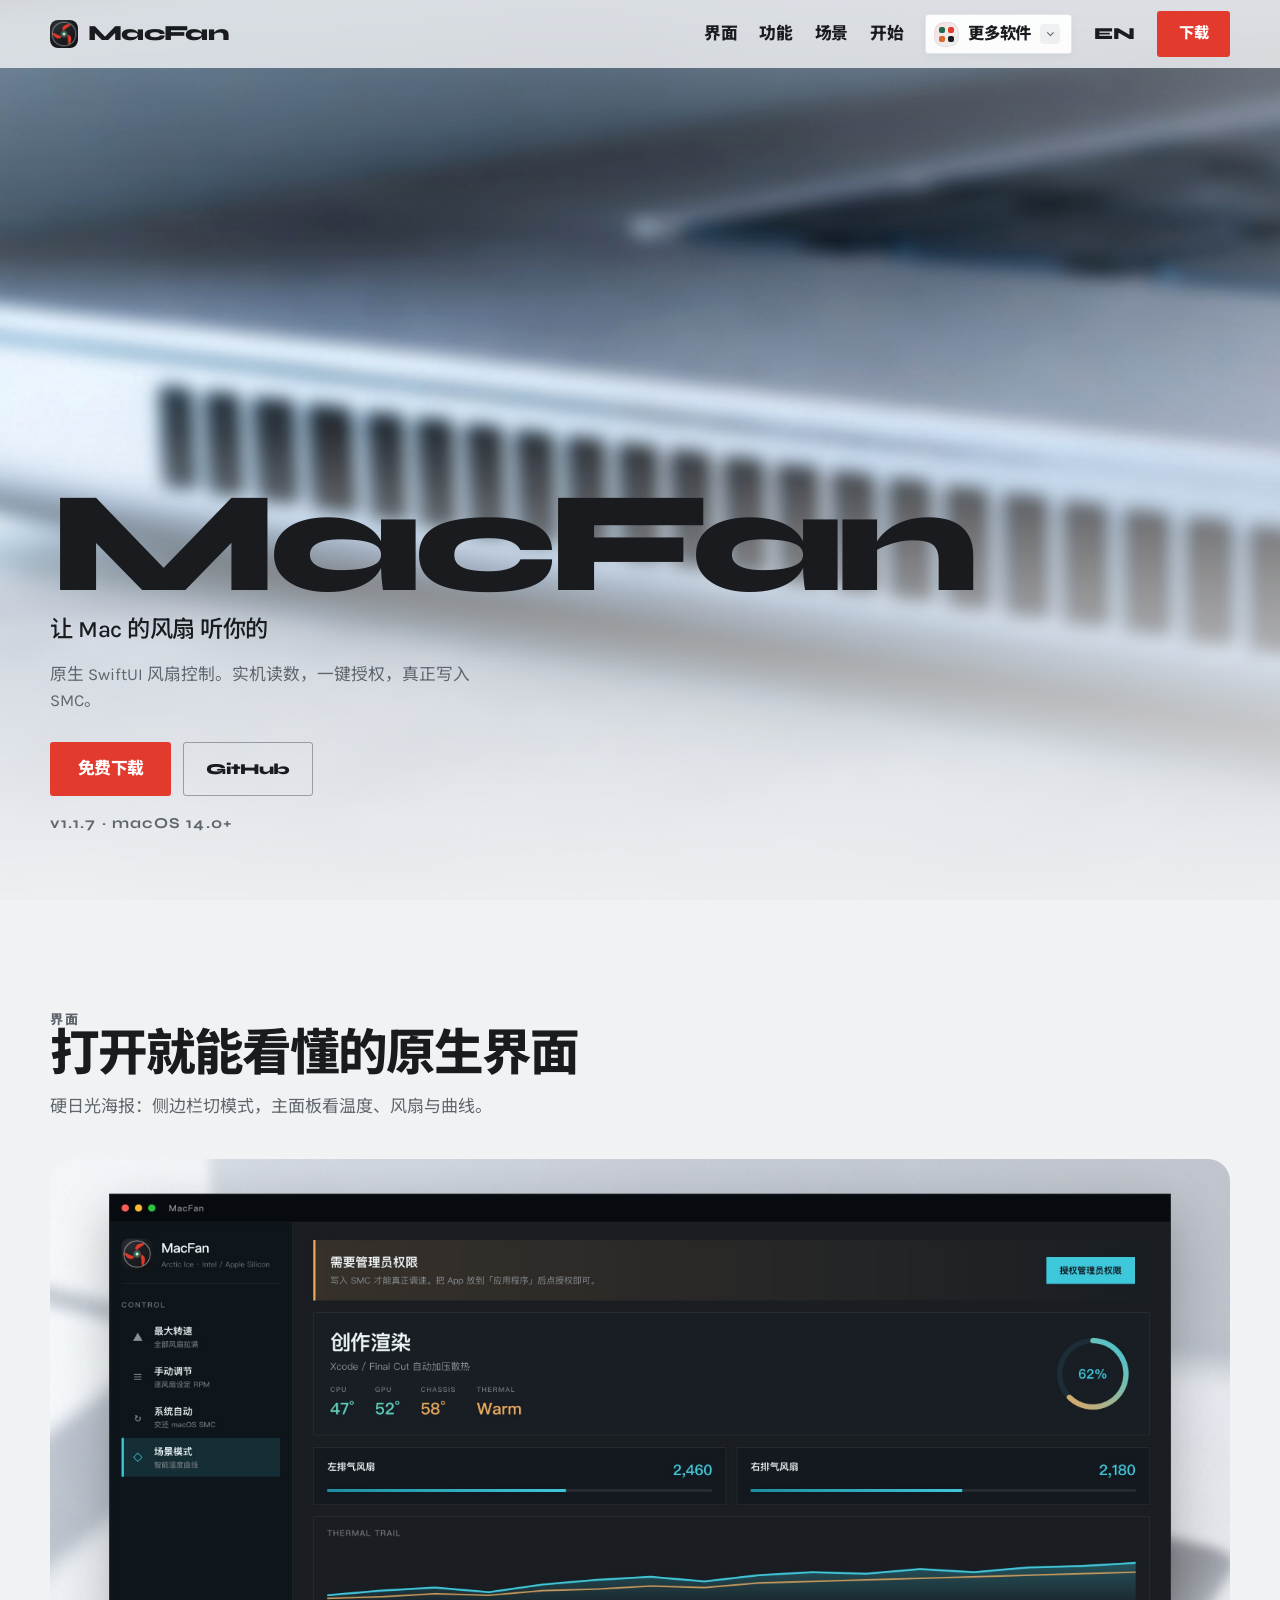
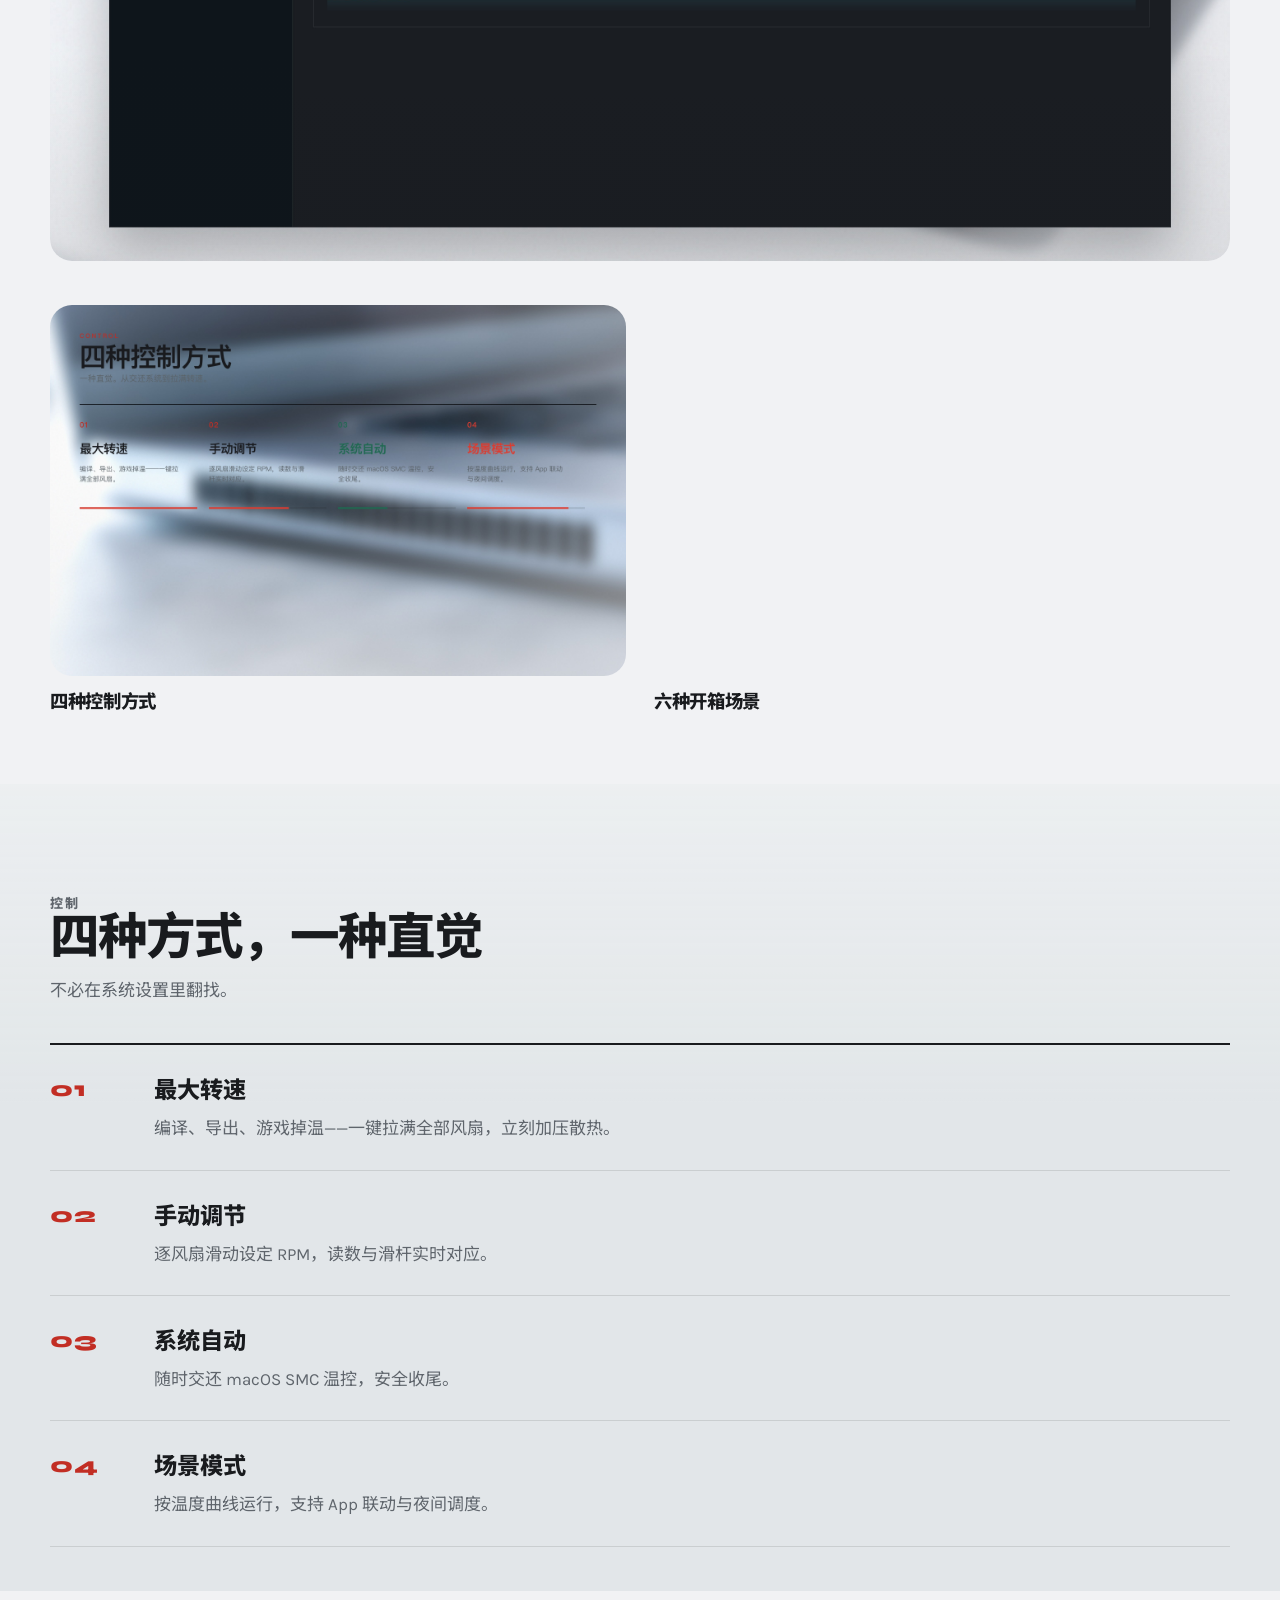
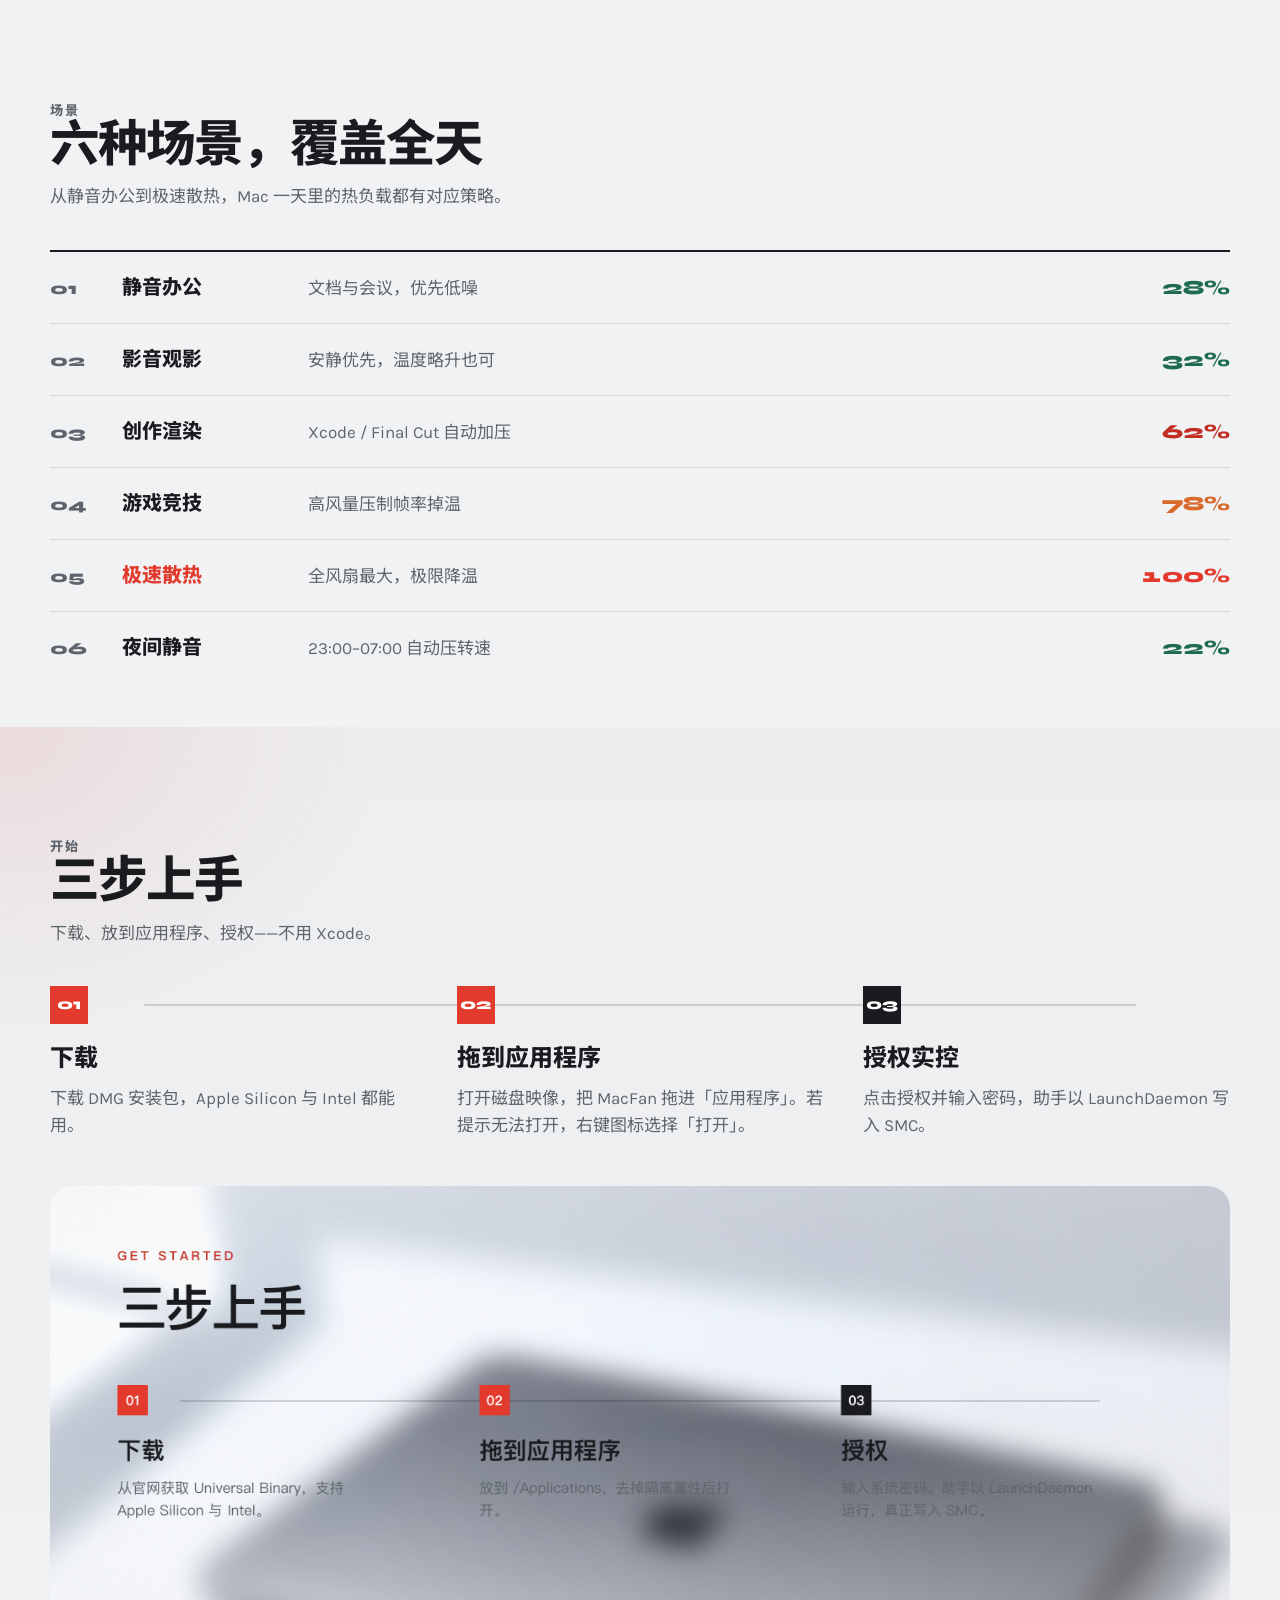
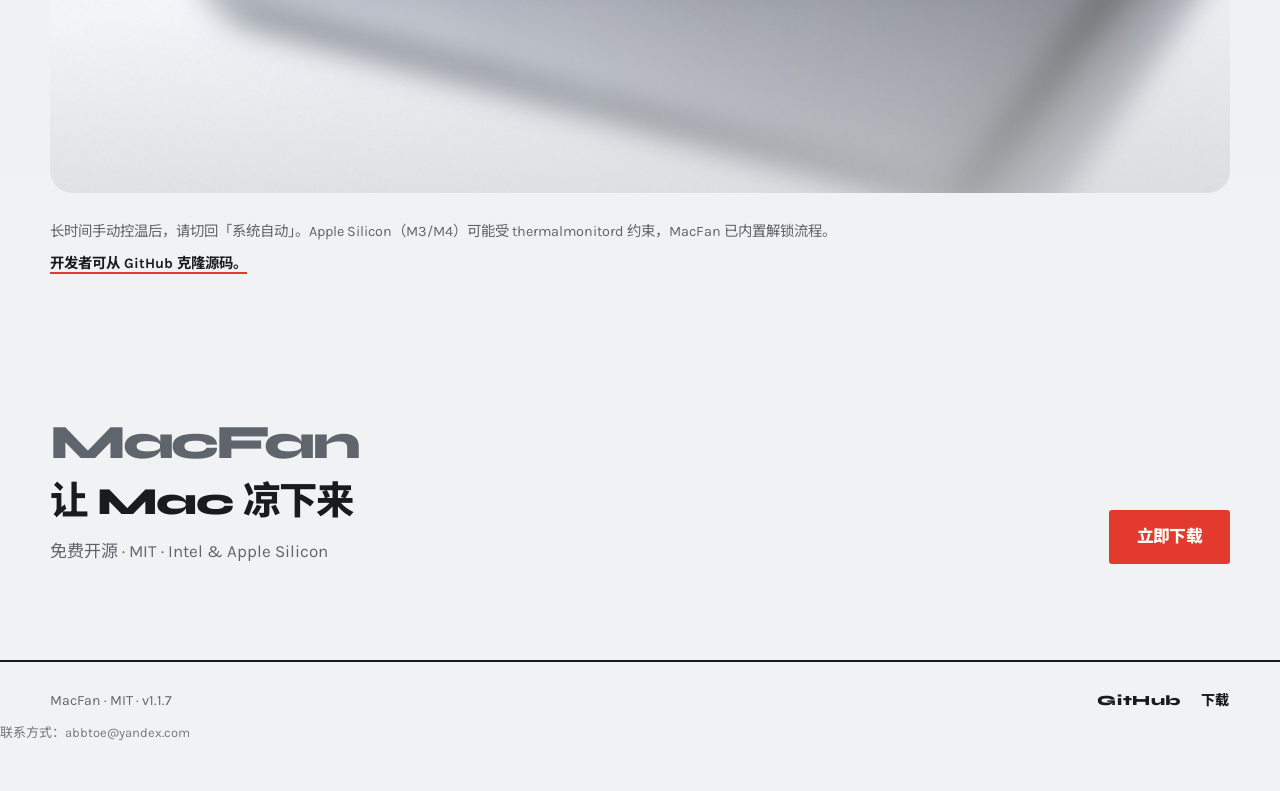
==== commit a1b7a0b9: "Improve search visibility and add a contact email. Add titles, descriptions, sitemap, and a footer c" ====
--- a/docs/index.html
+++ b/docs/index.html
@@ -3,11 +3,22 @@
 <head>
   <meta charset="utf-8" />
   <meta name="viewport" content="width=device-width, initial-scale=1" />
-  <title>MacFan — 精准控制 Mac 风扇</title>
-  <meta name="description" content="MacFan 是原生 macOS 风扇控制工具。最大转速、单风扇手动调节、场景模式，支持 Apple Silicon 与 Intel。" />
-  <meta property="og:title" content="MacFan — 精准控制 Mac 风扇" />
-  <meta property="og:description" content="原生 SwiftUI 风扇控制 · 实机读数 · 一键授权写入 SMC" />
-  <meta property="og:image" content="assets/poster-og.jpg?v=33" />
+  <meta name="twitter:description" content="MacFan 是原生 macOS 风扇控制工具，可精准控制风扇转速、最大转速、单风扇手动调节和场景模式，支持 Apple Silicon 与 Intel。" />
+  <meta name="twitter:title" content="MacFan — 精准控制 Mac 风扇转速 | 降温与场景模式" />
+  <meta name="twitter:card" content="summary_large_image" />
+  <meta name="twitter:image" content="https://linux503.github.io/MacFan/assets/logo-512.png" />
+  <meta property="og:locale" content="zh_CN" />
+  <meta property="og:url" content="https://linux503.github.io/MacFan/" />
+  <meta property="og:site_name" content="MacFan" />
+  <meta property="og:type" content="website" />
+  <meta name="author" content="linux503" />
+  <meta name="robots" content="index, follow, max-image-preview:large, max-snippet:-1" />
+  <meta name="keywords" content="MacFan,风扇控制,Mac风扇,风扇转速,Mac降温,转速调节,Apple Silicon,Intel" />
+  <title>MacFan — 精准控制 Mac 风扇转速 | 降温与场景模式</title>
+  <meta name="description" content="MacFan 是原生 macOS 风扇控制工具，可精准控制风扇转速、最大转速、单风扇手动调节和场景模式，支持 Apple Silicon 与 Intel。" />
+  <meta property="og:title" content="MacFan — 精准控制 Mac 风扇转速 | 降温与场景模式" />
+  <meta property="og:description" content="MacFan 是原生 macOS 风扇控制工具，可精准控制风扇转速、最大转速、单风扇手动调节和场景模式，支持 Apple Silicon 与 Intel。" />
+  <meta property="og:image" content="https://linux503.github.io/MacFan/assets/logo-512.png" />
   <link rel="icon" href="assets/logo-512.png?v=33" />
   <link rel="apple-touch-icon" href="assets/apple-touch-icon.png?v=33" />
   <link rel="preconnect" href="https://fonts.googleapis.com" />
@@ -15,6 +26,28 @@
   <link href="https://fonts.googleapis.com/css2?family=Karla:wght@400;500;600;700&family=Noto+Sans+SC:wght@400;500;600;700;800&family=Syne:wght@700;800&display=swap" rel="stylesheet" />
   <link rel="stylesheet" href="styles.css?v=33" />
   <link rel="stylesheet" href="more-apps.css?v=33" />
+  <link rel="canonical" href="https://linux503.github.io/MacFan/" />
+  <script type="application/ld+json">
+{
+  "@context": "https://schema.org",
+  "@type": "SoftwareApplication",
+  "name": "MacFan",
+  "applicationCategory": "UtilitiesApplication",
+  "operatingSystem": "macOS",
+  "url": "https://linux503.github.io/MacFan/",
+  "description": "MacFan 是原生 macOS 风扇控制工具，可精准控制风扇转速、最大转速、单风扇手动调节和场景模式，支持 Apple Silicon 与 Intel。",
+  "author": {
+    "@type": "Person",
+    "name": "linux503",
+    "email": "abbtoe@yandex.com"
+  },
+  "offers": {
+    "@type": "Offer",
+    "price": "0",
+    "priceCurrency": "USD"
+  }
+}
+  </script>
 </head>
 <body>
   <div class="wash" aria-hidden="true"></div>
@@ -201,7 +234,9 @@
         <a href="assets/MacFan-1.1.7-macos.dmg" data-i18n="footer.download">下载</a>
       </div>
     </div>
-  </footer>
+  
+      <p class="seo-contact" style="margin:.7rem 0 0;font-size:13px;line-height:1.5;opacity:.85">联系方式：<a href="mailto:abbtoe@yandex.com">abbtoe@yandex.com</a></p>
+</footer>
 
   <script src="script.js?v=33"></script>
   <script src="more-apps.js?v=33" defer></script>
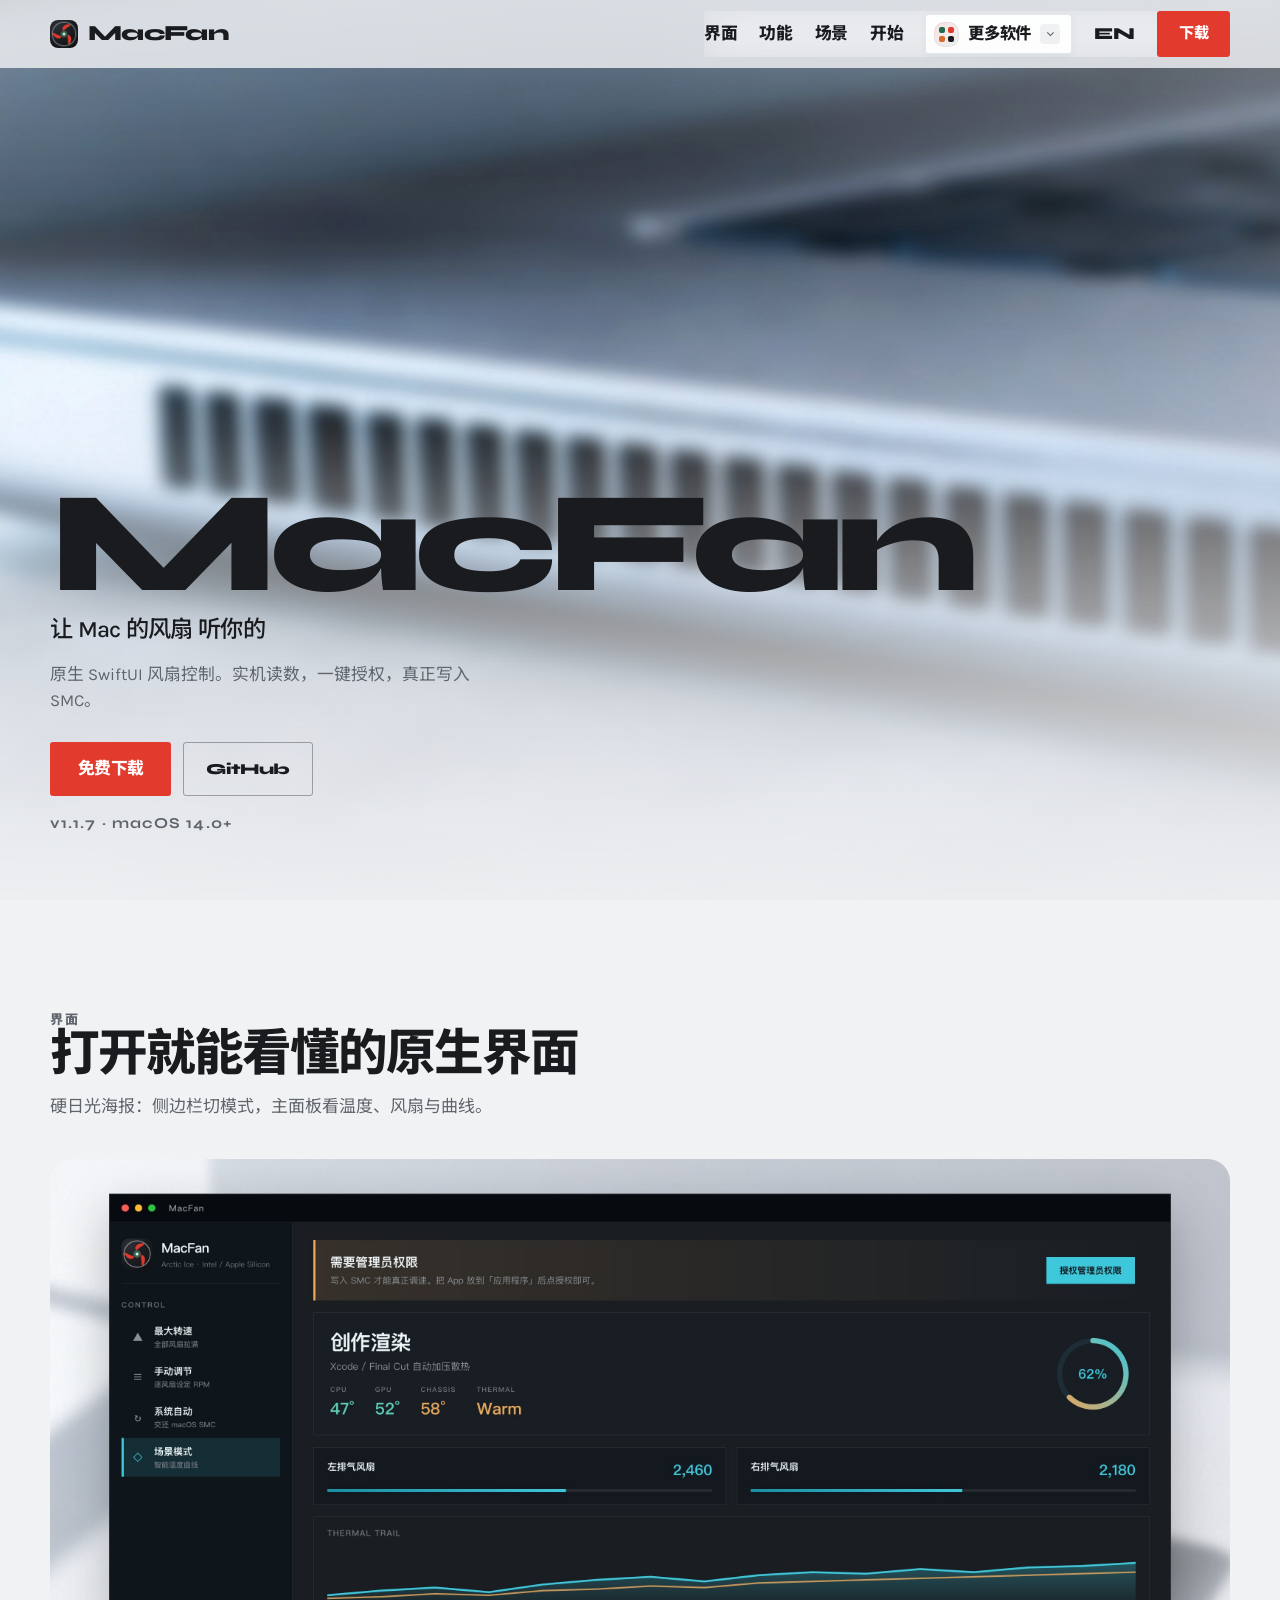
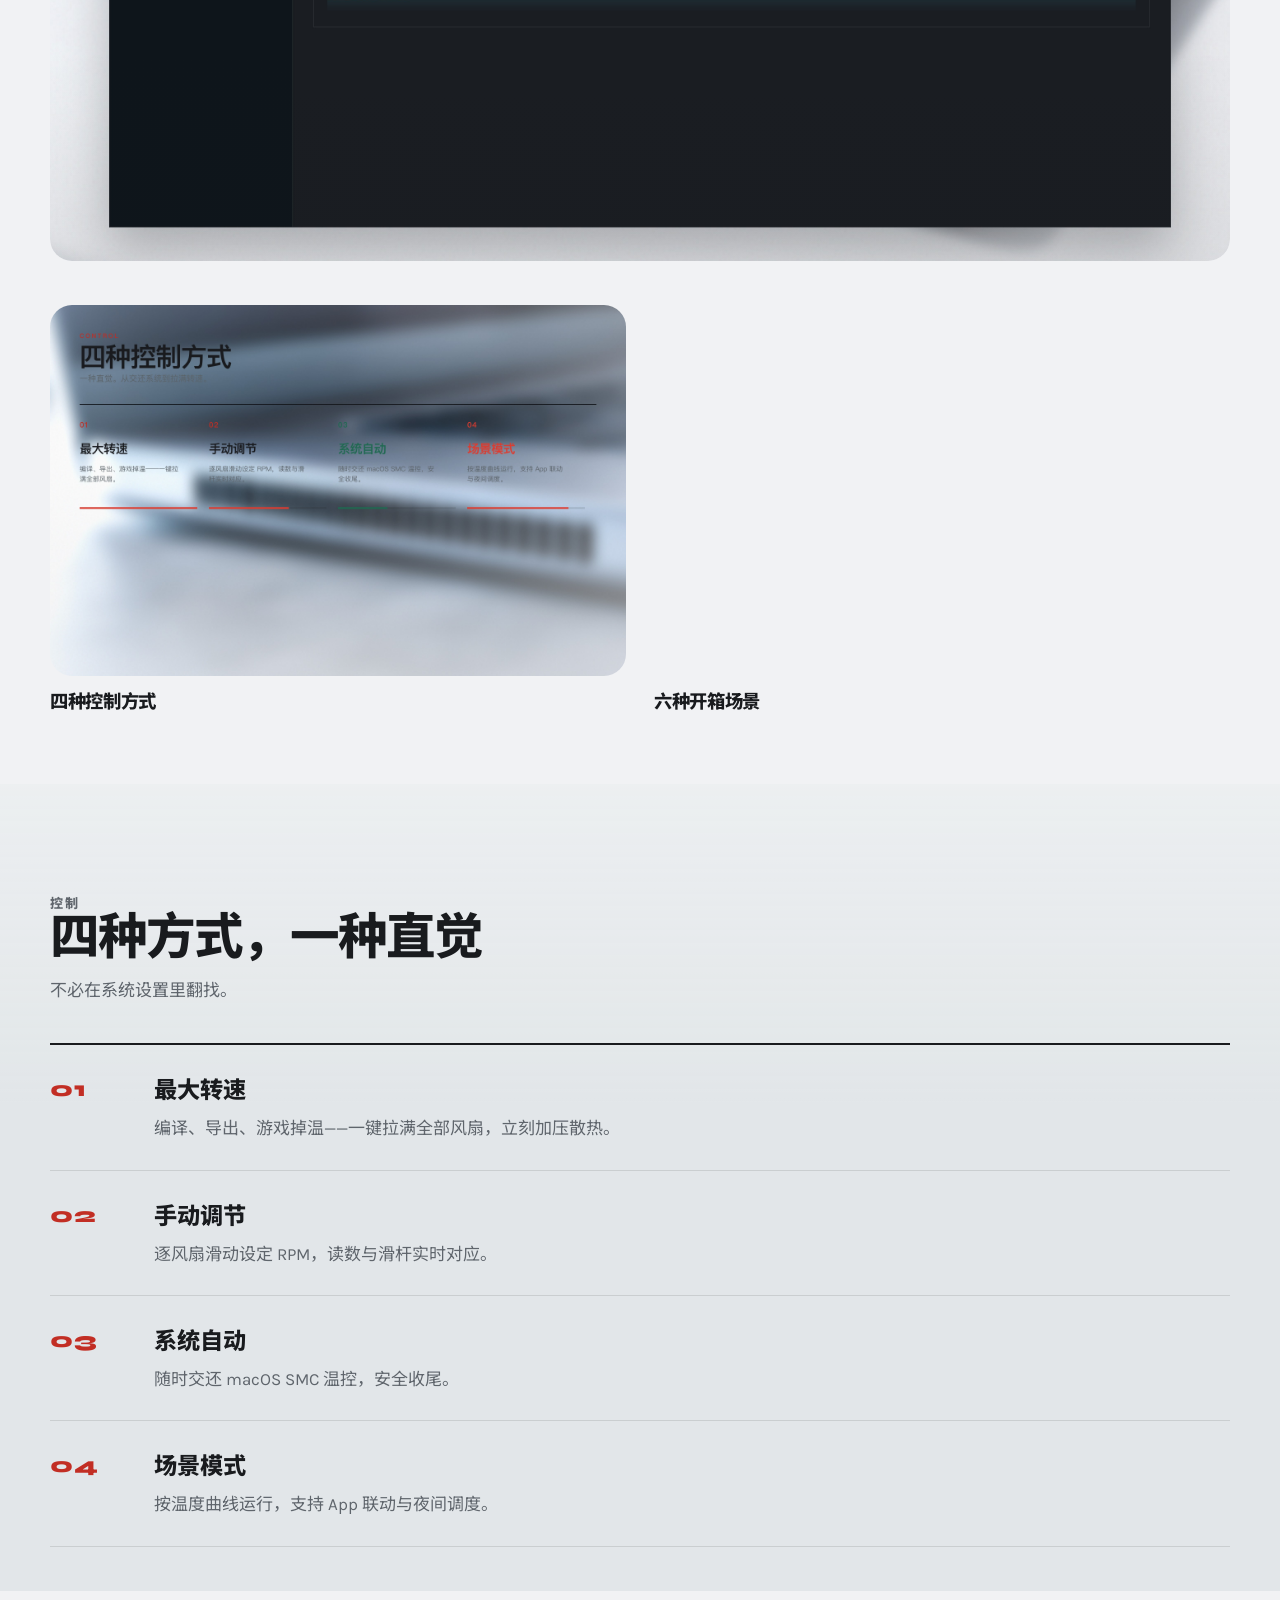
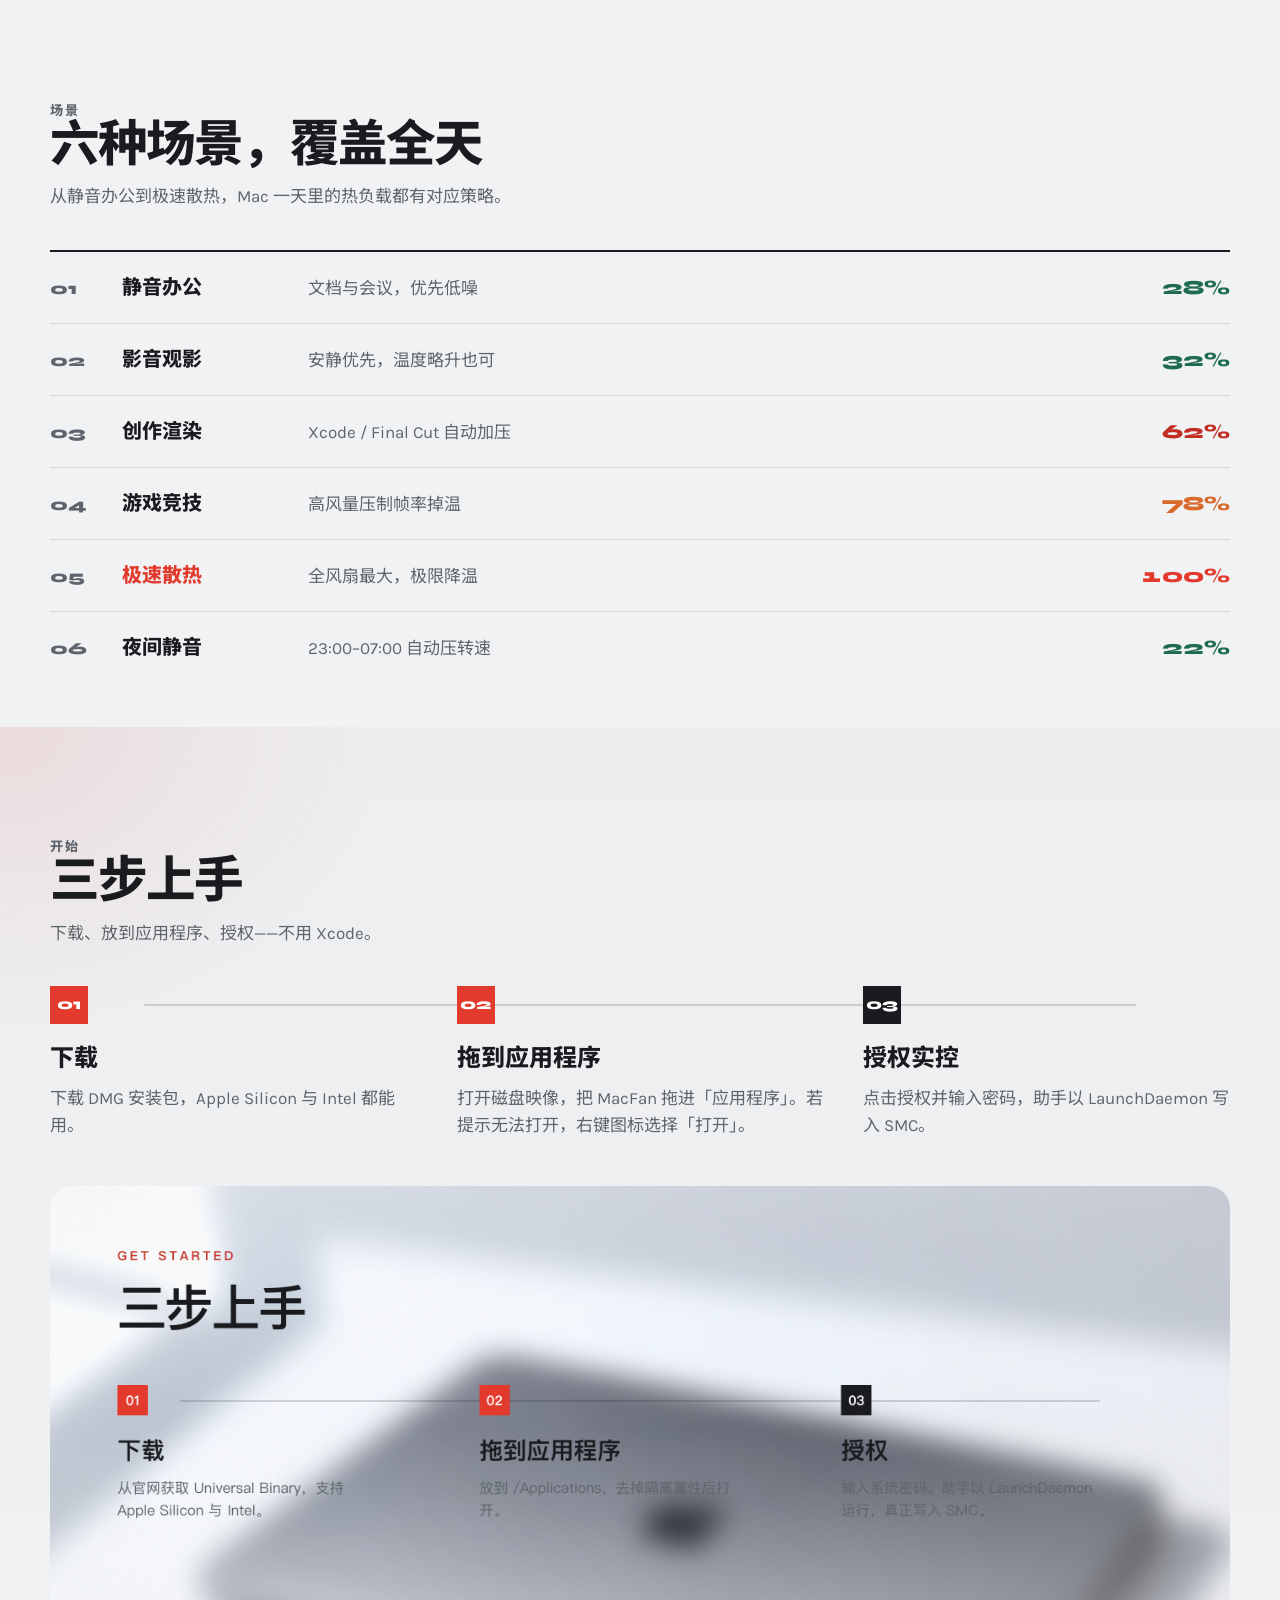
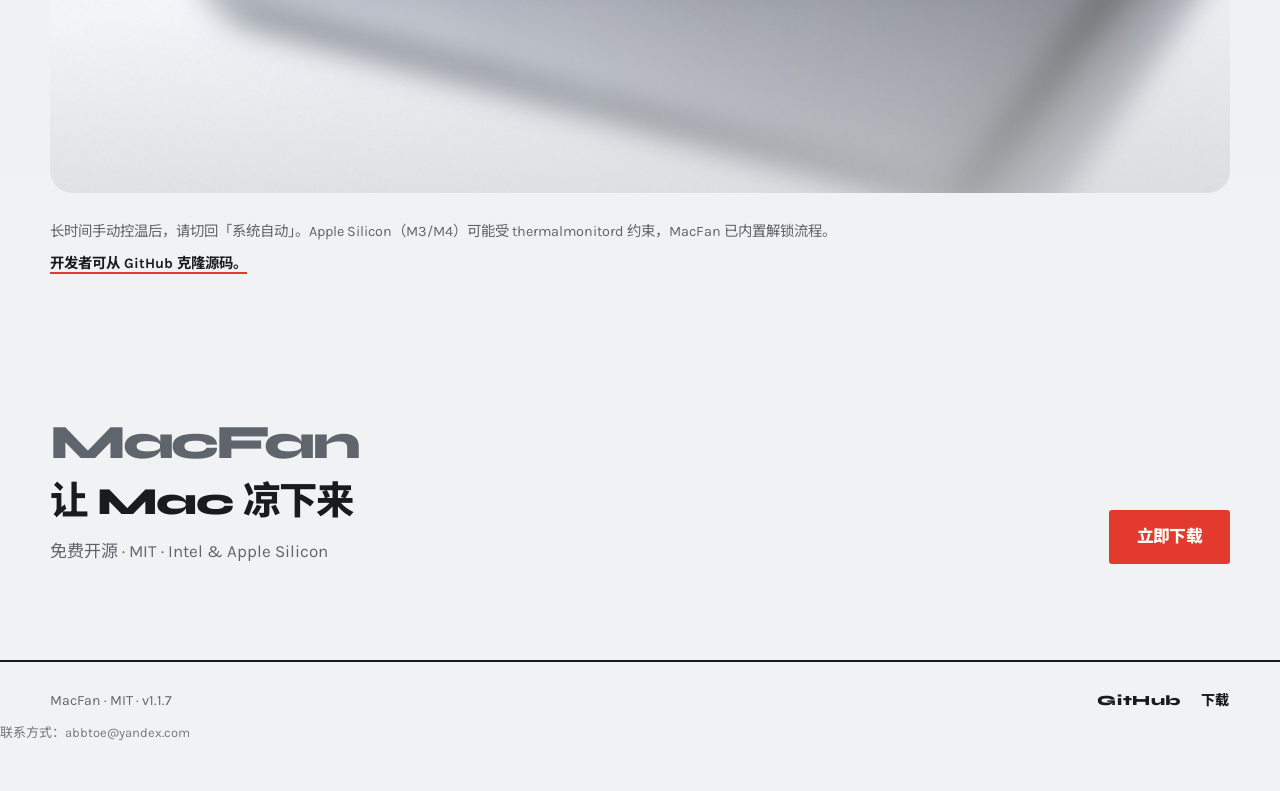
==== commit 92a0cd05: "Use homepage screenshots for social previews and tighten SEO titles. Each product page now describes" ====
--- a/docs/index.html
+++ b/docs/index.html
@@ -3,22 +3,22 @@
 <head>
   <meta charset="utf-8" />
   <meta name="viewport" content="width=device-width, initial-scale=1" />
-  <meta name="twitter:description" content="MacFan 是原生 macOS 风扇控制工具，可精准控制风扇转速、最大转速、单风扇手动调节和场景模式，支持 Apple Silicon 与 Intel。" />
-  <meta name="twitter:title" content="MacFan — 精准控制 Mac 风扇转速 | 降温与场景模式" />
+  <meta name="twitter:description" content="MacFan 用来精准控制 Mac 风扇转速。可以设最大转速、单独调节每个风扇，也能切换场景模式，支持 Apple Silicon 和 Intel。" />
+  <meta name="twitter:title" content="MacFan — 精准控制 Mac 风扇转速｜手动调速与降温" />
   <meta name="twitter:card" content="summary_large_image" />
-  <meta name="twitter:image" content="https://linux503.github.io/MacFan/assets/logo-512.png" />
+  <meta name="twitter:image" content="https://linux503.github.io/MacFan/og-home.jpg" />
   <meta property="og:locale" content="zh_CN" />
   <meta property="og:url" content="https://linux503.github.io/MacFan/" />
   <meta property="og:site_name" content="MacFan" />
   <meta property="og:type" content="website" />
   <meta name="author" content="linux503" />
-  <meta name="robots" content="index, follow, max-image-preview:large, max-snippet:-1" />
-  <meta name="keywords" content="MacFan,风扇控制,Mac风扇,风扇转速,Mac降温,转速调节,Apple Silicon,Intel" />
-  <title>MacFan — 精准控制 Mac 风扇转速 | 降温与场景模式</title>
-  <meta name="description" content="MacFan 是原生 macOS 风扇控制工具，可精准控制风扇转速、最大转速、单风扇手动调节和场景模式，支持 Apple Silicon 与 Intel。" />
-  <meta property="og:title" content="MacFan — 精准控制 Mac 风扇转速 | 降温与场景模式" />
-  <meta property="og:description" content="MacFan 是原生 macOS 风扇控制工具，可精准控制风扇转速、最大转速、单风扇手动调节和场景模式，支持 Apple Silicon 与 Intel。" />
-  <meta property="og:image" content="https://linux503.github.io/MacFan/assets/logo-512.png" />
+  <meta name="robots" content="index, follow, max-image-preview:large, max-snippet:-1, max-video-preview:-1" />
+  <meta name="keywords" content="MacFan,Mac风扇,风扇控制,风扇转速,Mac降温,手动调速,Apple Silicon风扇,Intel风扇" />
+  <title>MacFan — 精准控制 Mac 风扇转速｜手动调速与降温</title>
+  <meta name="description" content="MacFan 用来精准控制 Mac 风扇转速。可以设最大转速、单独调节每个风扇，也能切换场景模式，支持 Apple Silicon 和 Intel。" />
+  <meta property="og:title" content="MacFan — 精准控制 Mac 风扇转速｜手动调速与降温" />
+  <meta property="og:description" content="MacFan 用来精准控制 Mac 风扇转速。可以设最大转速、单独调节每个风扇，也能切换场景模式，支持 Apple Silicon 和 Intel。" />
+  <meta property="og:image" content="https://linux503.github.io/MacFan/og-home.jpg" />
   <link rel="icon" href="assets/logo-512.png?v=33" />
   <link rel="apple-touch-icon" href="assets/apple-touch-icon.png?v=33" />
   <link rel="preconnect" href="https://fonts.googleapis.com" />
@@ -27,15 +27,30 @@
   <link rel="stylesheet" href="styles.css?v=33" />
   <link rel="stylesheet" href="more-apps.css?v=33" />
   <link rel="canonical" href="https://linux503.github.io/MacFan/" />
-  <script type="application/ld+json">
+  <meta name="twitter:image:alt" content="MacFan 官网首页：精准控制 Mac 风扇转速" />
+  <meta property="og:image:secure_url" content="https://linux503.github.io/MacFan/og-home.jpg" />
+  <meta property="og:image:type" content="image/jpeg" />
+  <meta property="og:image:width" content="1200" />
+  <meta property="og:image:height" content="630" />
+  <meta property="og:image:alt" content="MacFan 官网首页：精准控制 Mac 风扇转速" />
+  <link rel="image_src" href="https://linux503.github.io/MacFan/og-home.jpg" />
+  <script type="application/ld+json" id="seo-app">
 {
   "@context": "https://schema.org",
   "@type": "SoftwareApplication",
   "name": "MacFan",
+  "operatingSystem": "macOS",
   "applicationCategory": "UtilitiesApplication",
-  "operatingSystem": "macOS",
   "url": "https://linux503.github.io/MacFan/",
-  "description": "MacFan 是原生 macOS 风扇控制工具，可精准控制风扇转速、最大转速、单风扇手动调节和场景模式，支持 Apple Silicon 与 Intel。",
+  "description": "MacFan 用来精准控制 Mac 风扇转速。可以设最大转速、单独调节每个风扇，也能切换场景模式，支持 Apple Silicon 和 Intel。",
+  "image": "https://linux503.github.io/MacFan/og-home.jpg",
+  "screenshot": "https://linux503.github.io/MacFan/og-home.jpg",
+  "featureList": [
+    "最大转速",
+    "单风扇调节",
+    "场景模式",
+    "Apple Silicon 与 Intel"
+  ],
   "author": {
     "@type": "Person",
     "name": "linux503",
--- a/docs/styles.css
+++ b/docs/styles.css
@@ -499,3 +499,9 @@
     transition-duration: 0.01ms !important;
   }
 }
+
+
+/* homepage refine */
+html { text-rendering: optimizeLegibility; }
+h1, .hero h1, .hero-title { text-wrap: balance; letter-spacing: -0.03em; }
+nav, .site-header, .topbar { backdrop-filter: blur(18px); }
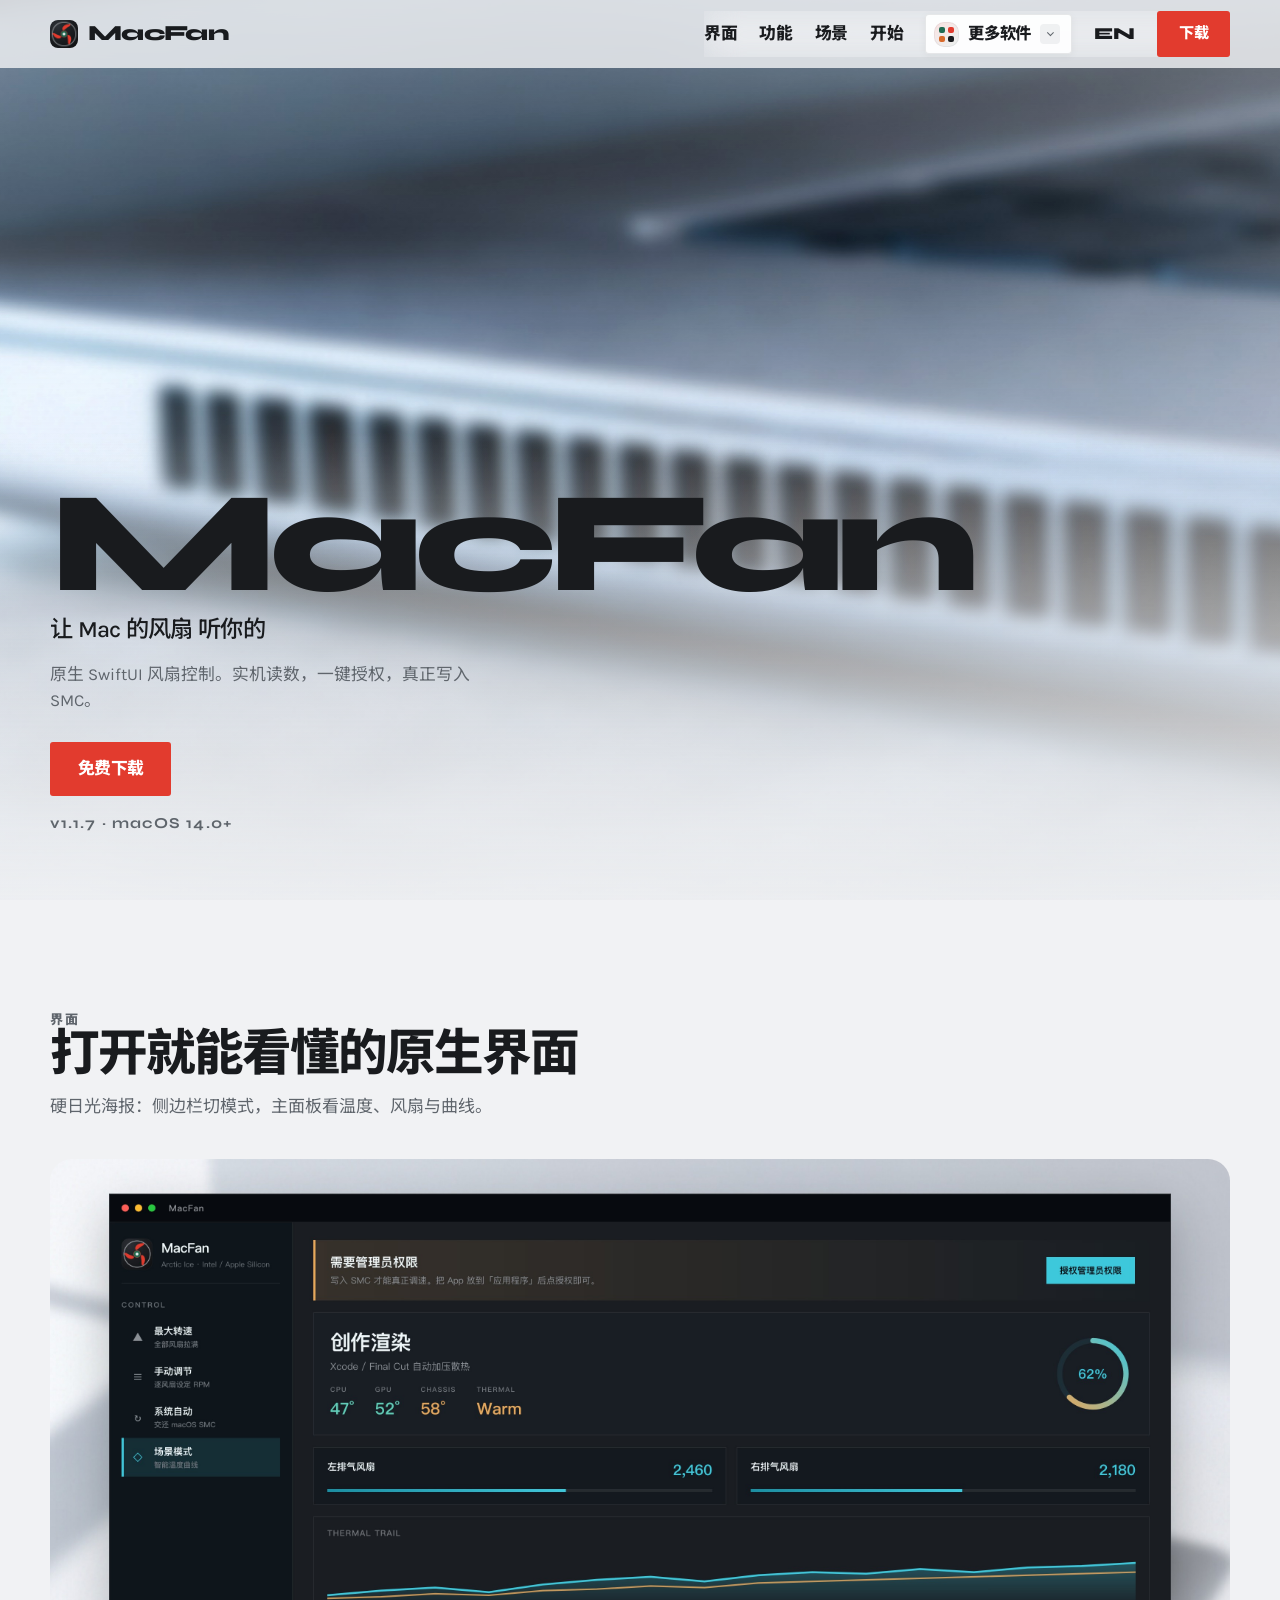
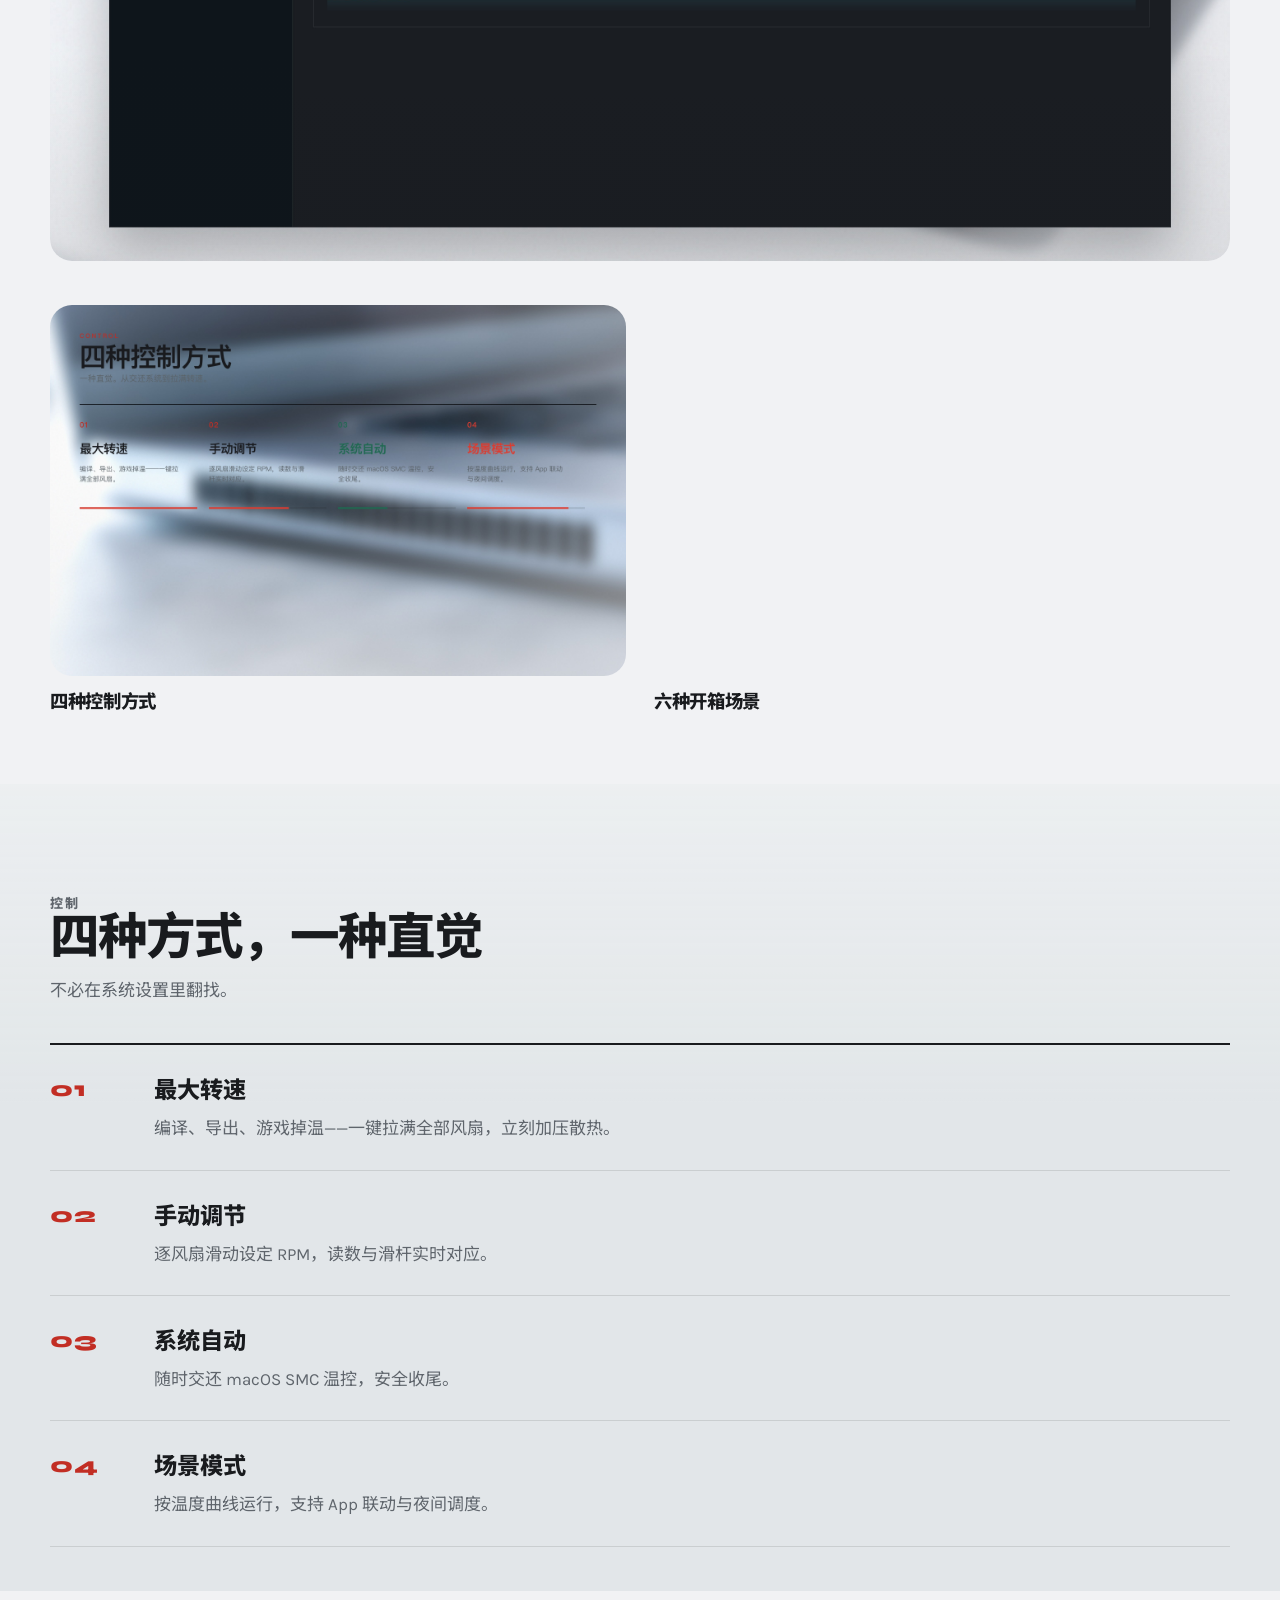
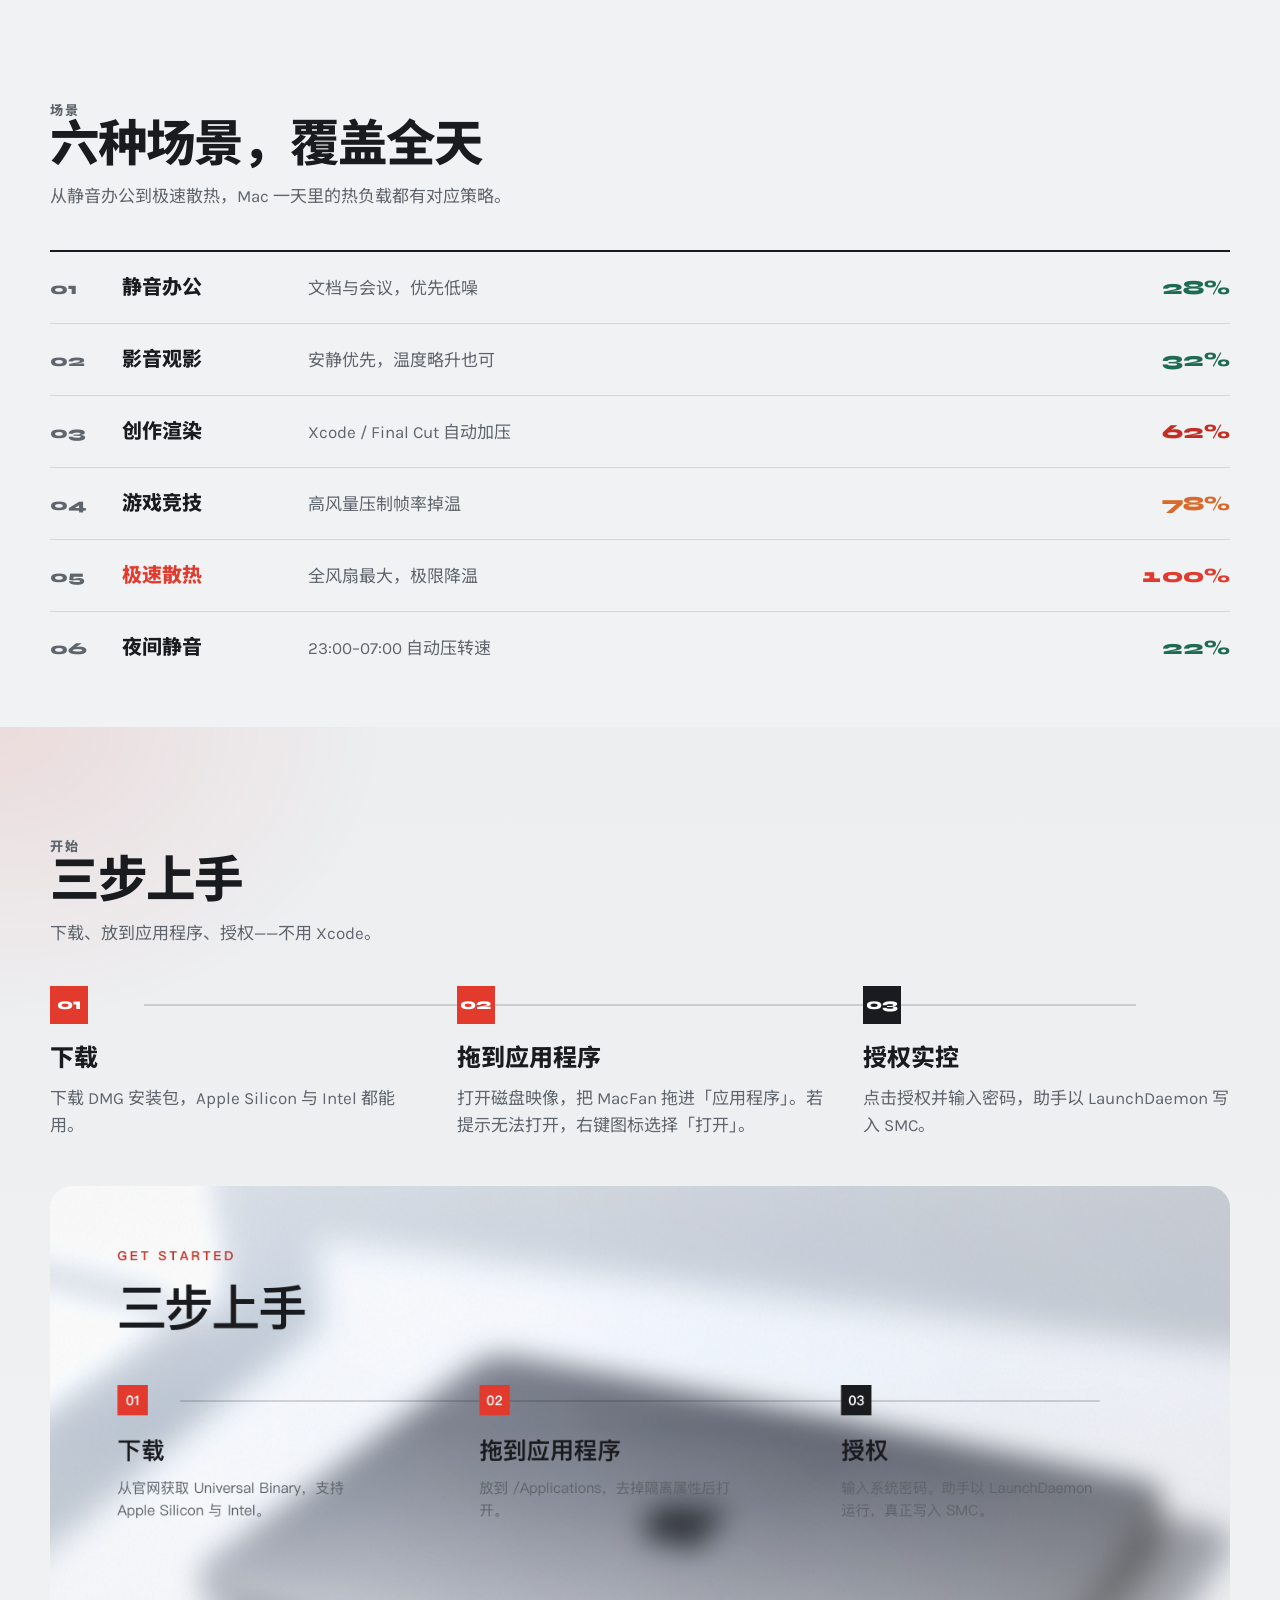
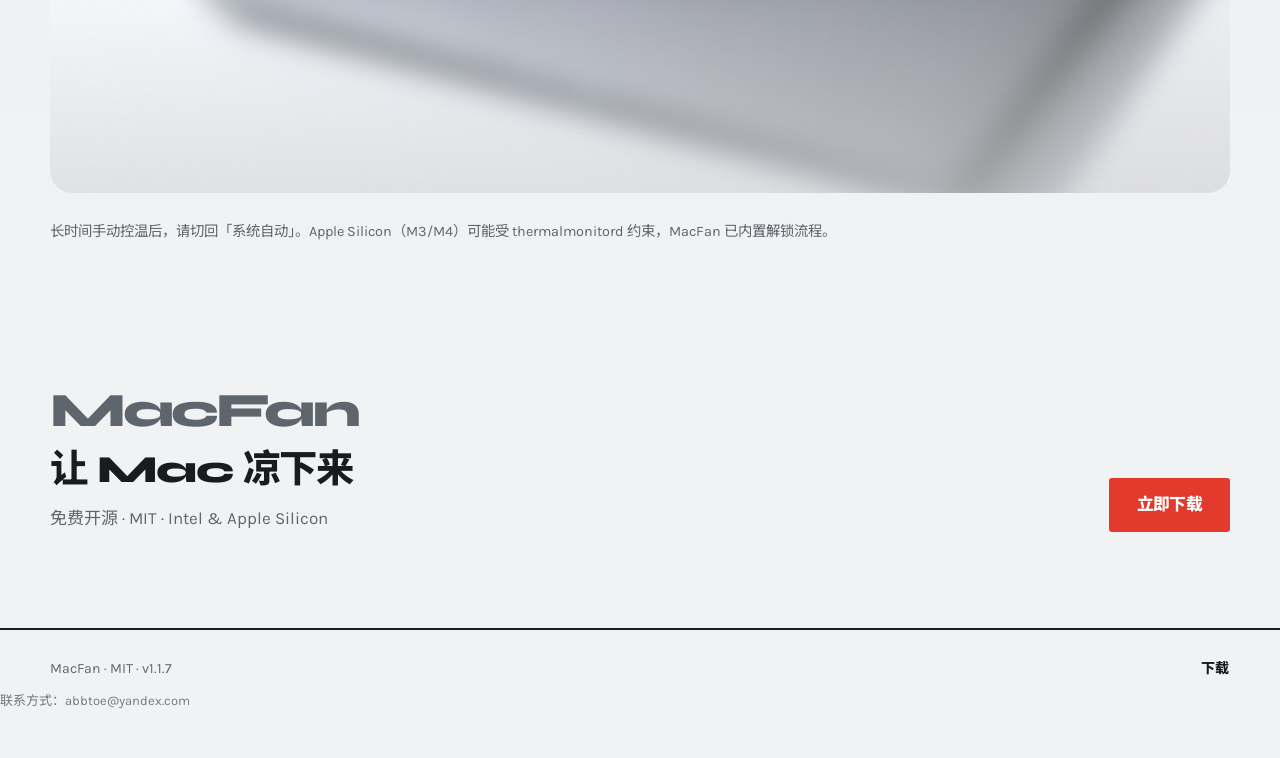
==== commit b3f11940: "Remove GitHub links from the official site." ====
--- a/docs/index.html
+++ b/docs/index.html
@@ -110,7 +110,7 @@
         <p class="hero-desc" data-i18n="hero.lede">原生 SwiftUI 风扇控制。实机读数，一键授权，真正写入 SMC。</p>
         <div class="hero-cta">
           <a class="btn btn-solid btn-lg" href="assets/MacFan-1.1.7-macos.dmg" data-i18n="hero.ctaDownload">免费下载</a>
-          <a class="btn btn-ghost" href="https://github.com/linux503/MacFan" target="_blank" rel="noreferrer" data-i18n="hero.ctaSource">GitHub</a>
+          
         </div>
         <p class="hero-version" id="heroVersion">v1.1.7 · macOS 14+</p>
       </div>
@@ -226,7 +226,7 @@
         <img src="assets/poster-start.jpg?v=33" alt="三步上手" width="1400" height="720" loading="lazy" decoding="async" data-i18n-alt="alt.start" />
       </figure>
       <p class="note wrap reveal" data-i18n="fineprint">长时间手动控温后，请切回「系统自动」。Apple Silicon（M3/M4）可能受 thermalmonitord 约束，MacFan 已内置解锁流程。</p>
-      <p class="dev-link wrap reveal"><a href="https://github.com/linux503/MacFan" data-i18n="start.dev">开发者可从 GitHub 克隆源码。</a></p>
+      <p class="dev-link wrap reveal"></p>
     </section>
 
     <section class="band band-cta">
@@ -245,7 +245,7 @@
     <div class="wrap footer-inner">
       <span id="footerMeta">MacFan · MIT · v1.1.7</span>
       <div class="footer-right">
-        <a href="https://github.com/linux503/MacFan" target="_blank" rel="noreferrer">GitHub</a>
+        
         <a href="assets/MacFan-1.1.7-macos.dmg" data-i18n="footer.download">下载</a>
       </div>
     </div>
